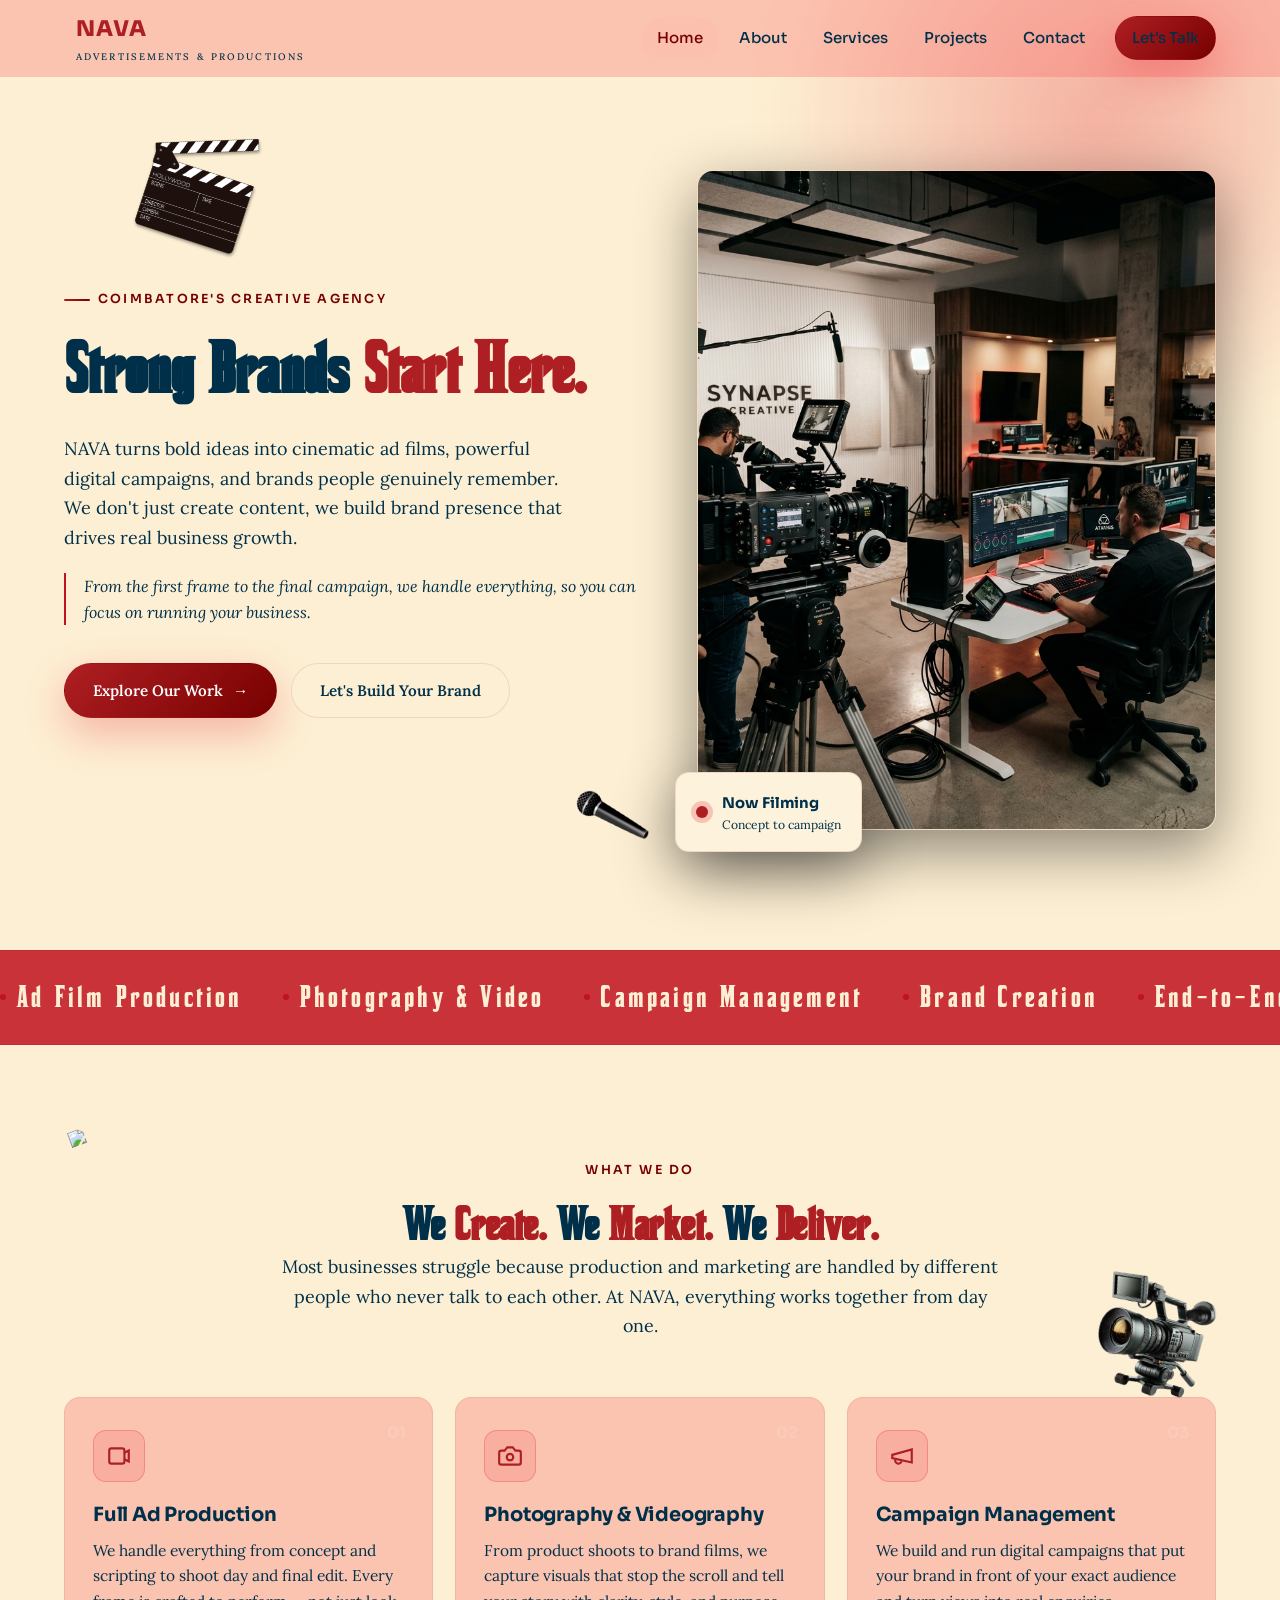
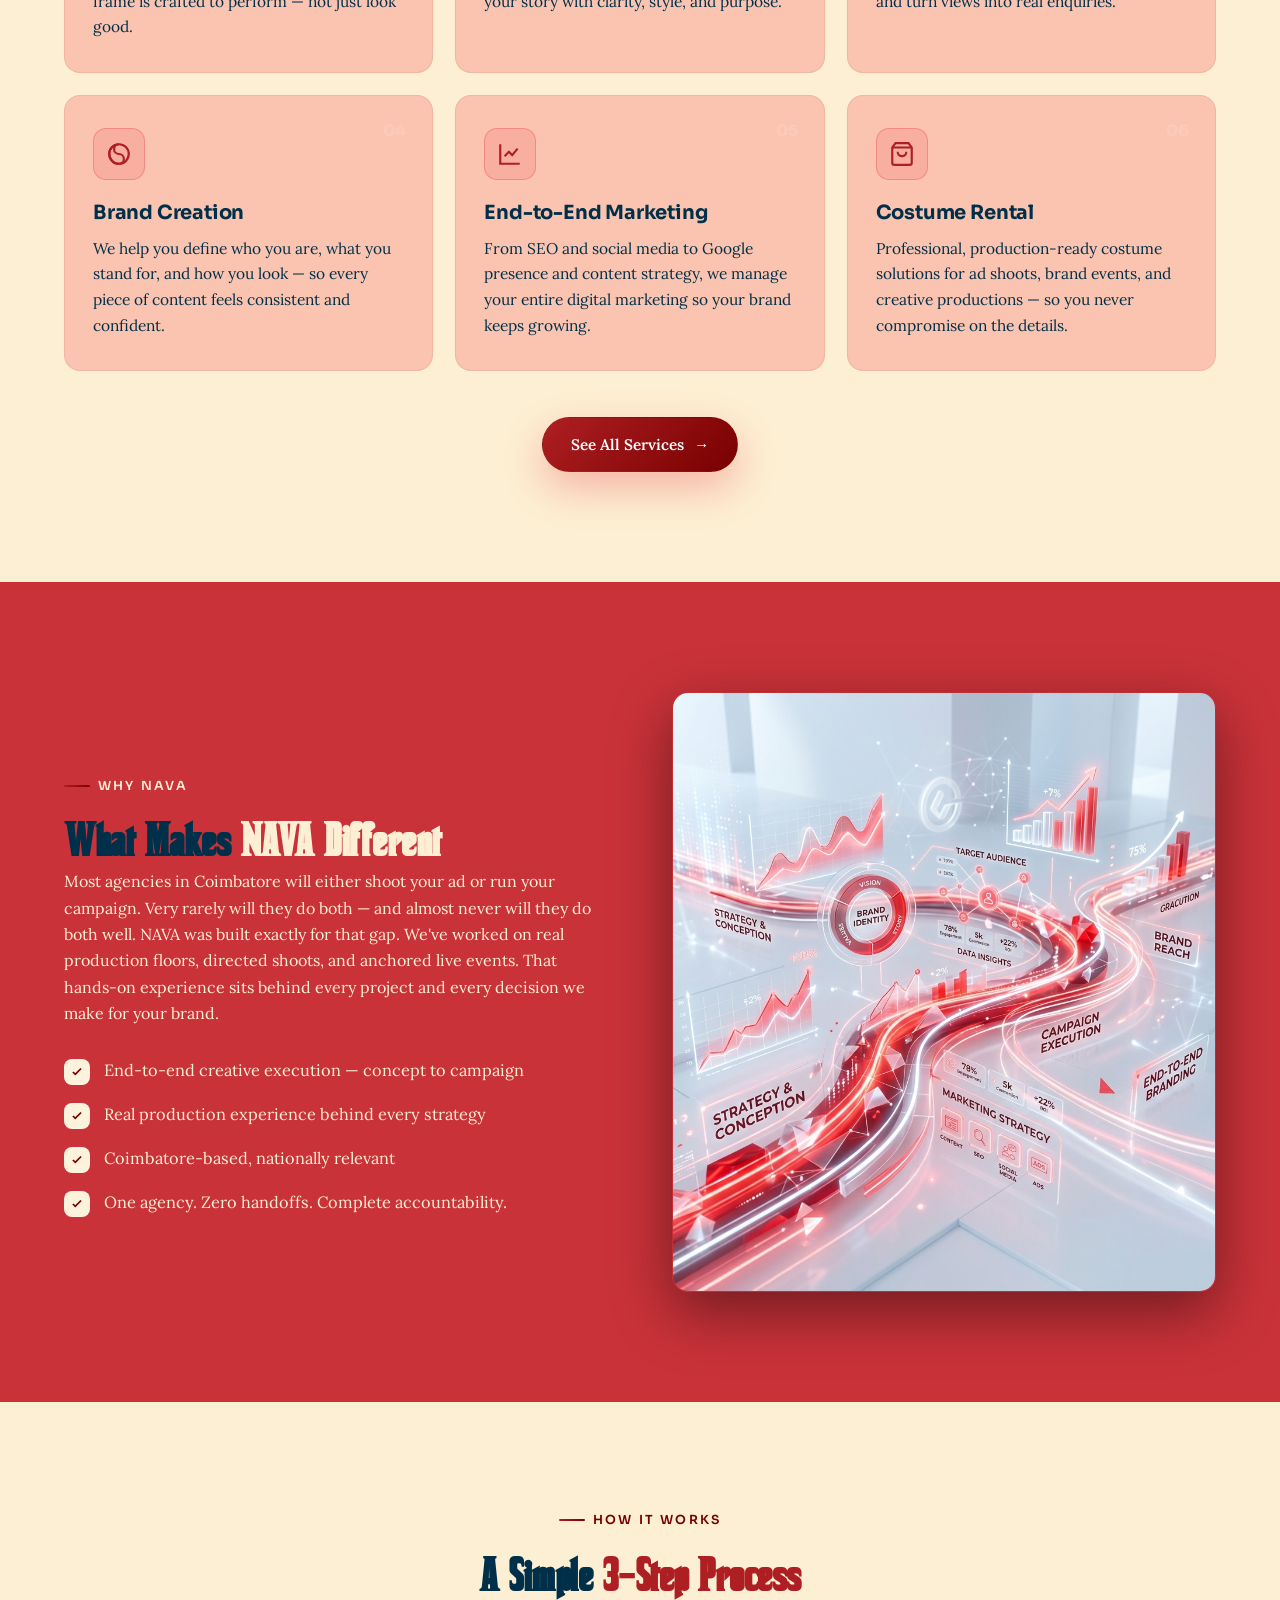
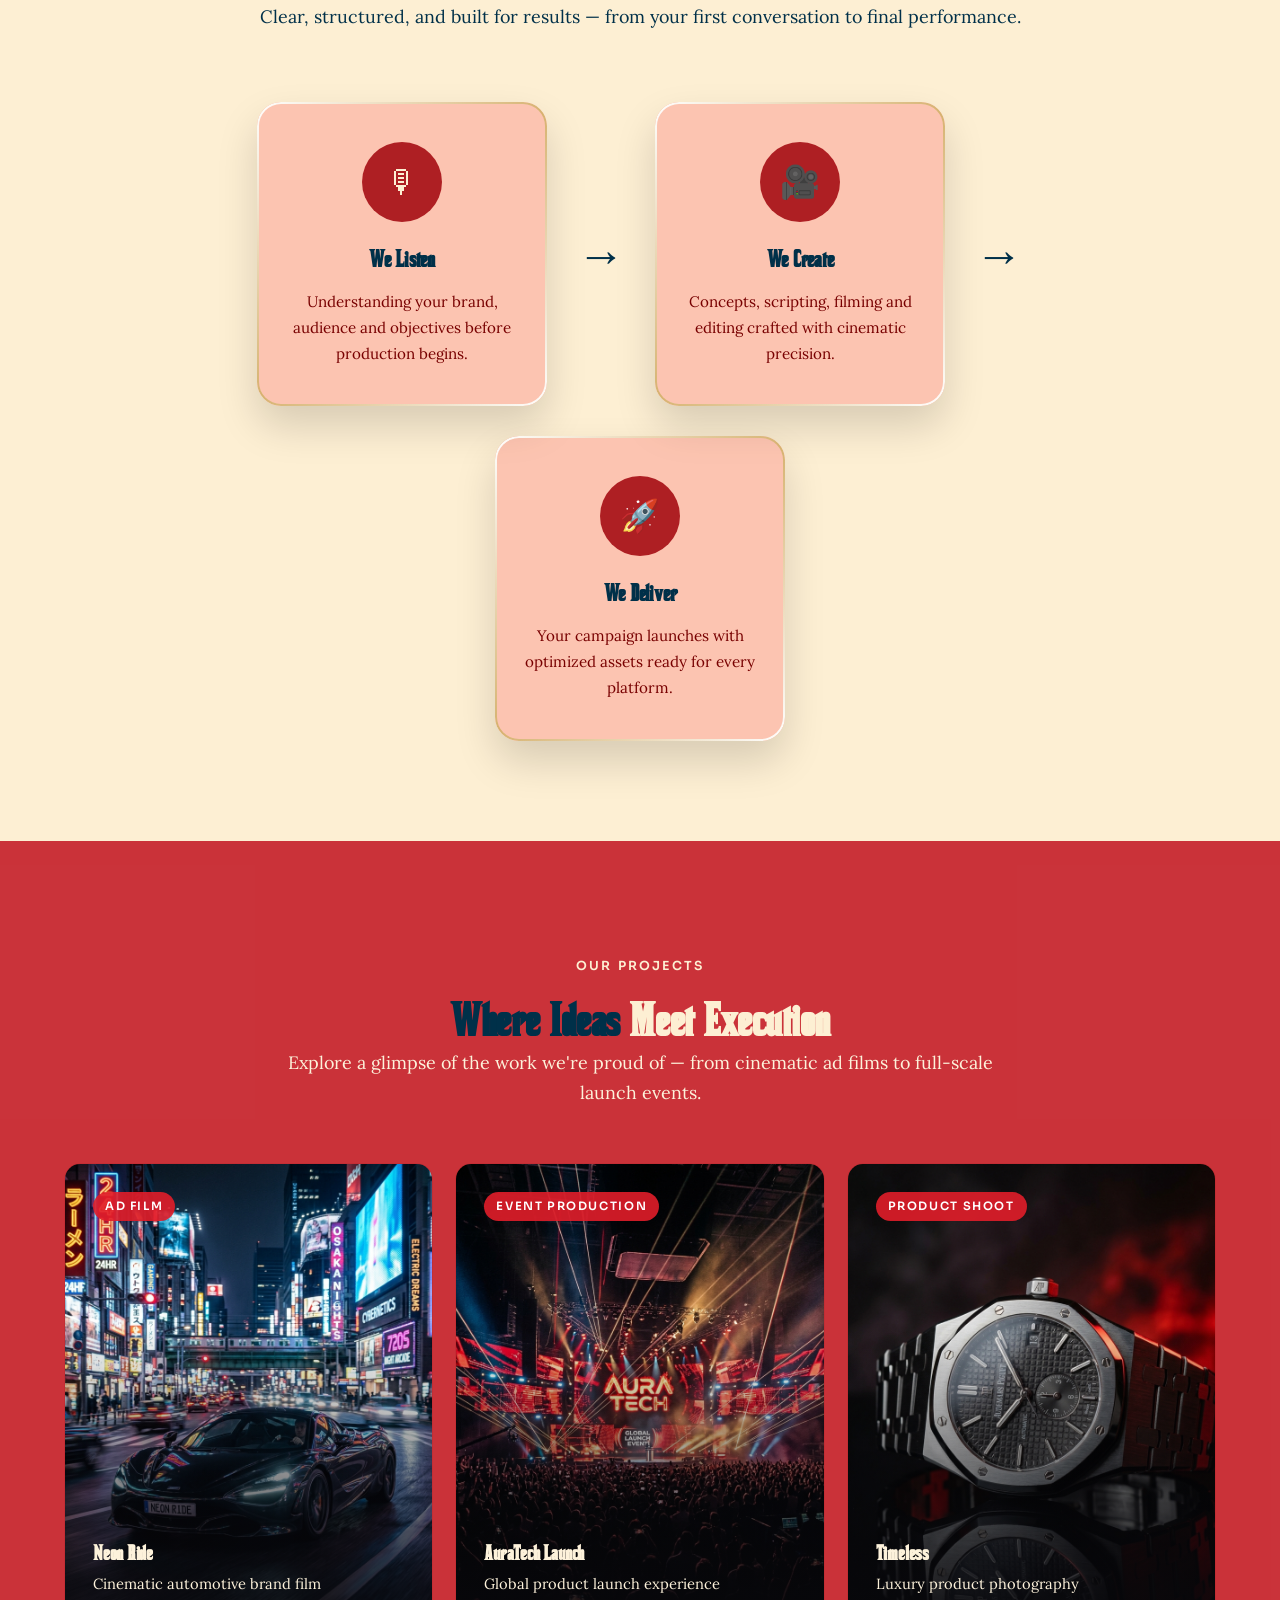
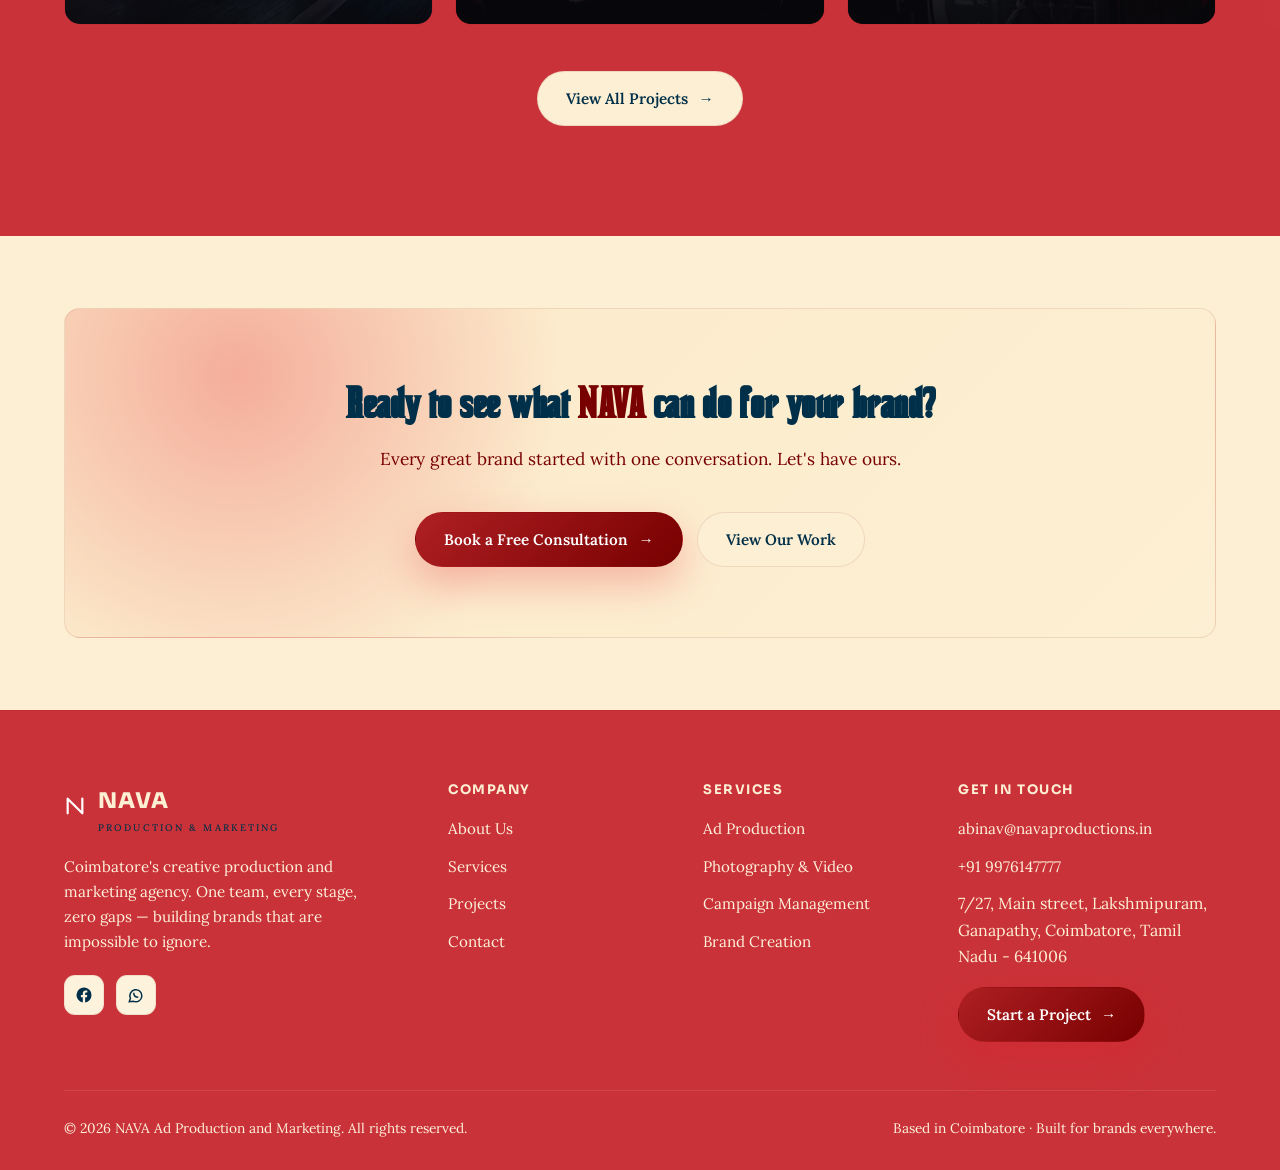
==== index.html @ 62286786 "Updated website" ====
<!DOCTYPE html>
<html lang="en">

<head>
  <meta charset="UTF-8" />
  <meta name="viewport" content="width=device-width, initial-scale=1.0" />
  <title>NAVA | Ad Film Production & Digital Marketing Agency in Coimbatore</title>
  <meta name="description"
    content="NAVA is Coimbatore's creative ad production and digital marketing agency. Cinematic ad films, photography, brand creation, and performance campaigns — all under one roof. Let's build your brand." />
  <meta name="keywords"
    content="ad film production Coimbatore, digital marketing agency Coimbatore, video production, brand creation, photography videography, campaign management, NAVA" />
  <meta name="author" content="NAVA Ad Production and Marketing" />
  <meta name="robots" content="index, follow" />
  <link rel="canonical" href="https://www.navaproduction.in/" />

  <!-- Open Graph -->
  <meta property="og:type" content="website" />
  <meta property="og:site_name" content="NAVA Ad Production & Marketing" />
  <meta property="og:title" content="NAVA | Ad Film Production & Digital Marketing Agency in Coimbatore" />
  <meta property="og:description"
    content="We turn bold ideas into cinematic ad films, powerful digital campaigns, and brands people genuinely remember." />
  <meta property="og:image" content="https://www.navaproduction.in/assets/hero.png" />
  <meta property="og:url" content="https://www.navaproduction.in/" />
  <meta name="twitter:card" content="summary_large_image" />
  <meta name="twitter:title" content="NAVA | Creative Ad Production & Marketing, Coimbatore" />
  <meta name="twitter:description"
    content="One agency. Zero handoffs. Cinematic ad films and performance-driven campaigns." />
  <meta name="twitter:image" content="https://www.navaproduction.in/assets/hero.png" />

  <meta name="theme-color" content="#0a0a0e" />
  <link rel="icon"
    href="data:image/svg+xml,%3Csvg xmlns='http://www.w3.org/2000/svg' viewBox='0 0 32 32'%3E%3Crect width='32' height='32' rx='8' fill='%23e11d2a'/%3E%3Ctext x='16' y='23' font-family='Arial' font-size='18' font-weight='bold' fill='white' text-anchor='middle'%3EN%3C/text%3E%3C/svg%3E" />

  <link rel="preconnect" href="https://fonts.googleapis.com" />
  <link rel="preconnect" href="https://fonts.gstatic.com" crossorigin />
  <link
    href="https://fonts.googleapis.com/css2?family=Inter:wght@400;500;600&family=Sora:wght@500;600;700;800&family=Lora:wght@500;600;700;800&display=swap"
    rel="stylesheet" />
  <link rel="stylesheet" href="css/style.css" />
  <link rel="stylesheet" href="css/background-icons.css" />

  <!-- Structured data: LocalBusiness -->
  <script type="application/ld+json">
  {
    "@context": "https://schema.org",
    "@type": "ProfessionalService",
    "name": "NAVA Ad Production and Marketing",
    "image": "https://www.navaproduction.in/assets/hero.png",
    "description": "Creative ad film production and digital marketing agency based in Coimbatore, Tamil Nadu.",
    "url": "https://www.navaproduction.in/",
    "telephone": "+91-9976147777",
    "priceRange": "$$",
    "address": {
      "@type": "PostalAddress",
      "streetAddress": "Ganapathy", "addressLocality": "Coimbatore",
      "addressRegion": "Tamil Nadu",
      "addressCountry": "IN"
    },
    "areaServed": ["Coimbatore", "Tamil Nadu", "India"],
    "founder": { "@type": "Person", "name": "Abinav Chandrasekar" },
    "sameAs": []
  }
  </script>
</head>

<body>

  <!-- <div class="cursor"></div> -->

  <!-- ===== NAV ===== -->
  <header class="nav" id="nav">
    <div class="container nav__inner">
      <a href="index.html" class="brand" aria-label="NAVA home">
        <span class="brand__mark" aria-hidden="true">
          <!-- <svg viewBox="0 0 24 24" fill="none">
            <path d="M4 20V4l16 16V4" stroke="#fff" stroke-width="2.4" stroke-linecap="round" stroke-linejoin="round" />
          </svg> -->
        </span>
        <span style="color: #AE1F23">NAVA<small>Advertisements &amp; Productions</small></span>
      </a>
      <nav class="nav__links" aria-label="Primary">
        <a href="index.html" class="active">Home</a>
        <a href="about.html">About</a>
        <a href="services.html">Services</a>
        <a href="projects.html">Projects</a>
        <a href="contact.html">Contact</a>
        <a href="contact.html" class="btn btn--primary nav__cta">Let's Talk</a>
      </nav>
      <button class="nav__toggle" aria-label="Toggle menu"><span></span><span></span><span></span></button>
    </div>
  </header>






  <main>
    <!-- ===== HERO ===== -->
    <section class="hero">

      <div class="floating-elements">
        <img src="assets/mic.png" class="floating-item mic">
        <img src="assets/storyboard.png" class="floating-item storyboard">
      </div>

      <div class="hero__glow" aria-hidden="true"></div>
      <div class="container hero__grid">
        <div class="hero__copy">
          <span class="eyebrow reveal">Coimbatore's Creative Agency</span>
          <h1 class="display reveal d1">Strong Brands <span>Start Here.</span></h1>
          <p class="lead reveal d2">NAVA turns bold ideas into cinematic ad films, powerful digital campaigns, and
            brands people genuinely remember. We don't just create content, we build brand presence that drives real
            business growth.</p>
          <p class="hero__support reveal d3">From the first frame to the final campaign, we handle everything, so you
            can focus on running your business.</p>
          <div class="hero__cta reveal d4">
            <a href="projects.html" class="btn btn--primary">Explore Our Work <span class="arrow">→</span></a>
            <a href="contact.html" class="btn btn--ghost">Let's Build Your Brand</a>
          </div>
          <!-- <div class="hero__stats reveal d5">
            <div class="stat"><strong><span data-count="6">6</span></strong><span>Core Services</span></div>
            <div class="stat"><strong><span data-count="1">1</span></strong><span>Team, Every Stage</span></div>
            <div class="stat"><strong><span data-count="0" data-suffix="">0</span></strong><span>Handoffs, Ever</span>
            </div>
          </div> -->
        </div>
        <div class="hero__media reveal d2">
          <img src="assets/hero.png" alt="NAVA production crew filming on a cinematic studio set in Coimbatore"
            loading="eager" width="600" height="660" />
          <div class="hero__badge">
            <span class="dot" aria-hidden="true"></span>
            <span><b>Now Filming</b><small>Concept to campaign</small></span>
          </div>
        </div>
      </div>
    </section>

    <!-- ===== TRUST BAR ===== -->
    <!-- <div class="trust">
      <div class="container trust__row">
        <span>Ad Film Production</span>
        <span>Photography &amp; Video</span>
        <span>Campaign Management</span>
        <span>Brand Creation</span>
        <span>End-to-End Marketing</span>
        <span>Costume Rental</span>
      </div>
    </div> -->
    <section class="trust">
      <div class="trust-slider">
        <div class="trust-track">
          <!-- First Set -->
          <span>Ad Film Production</span>
          <span>Photography &amp; Video</span>
          <span>Campaign Management</span>
          <span>Brand Creation</span>
          <span>End-to-End Marketing</span>
          <span>Costume Rental</span>

          <!-- Duplicate Set -->
          <span>Ad Film Production</span>
          <span>Photography &amp; Video</span>
          <span>Campaign Management</span>
          <span>Brand Creation</span>
          <span>End-to-End Marketing</span>
          <span>Costume Rental</span>
        </div>
      </div>
    </section>

    <!-- ===== SERVICES OVERVIEW ===== -->
    <section class="section" id="services">

      <div class="floating-elements">
        <img src="assets/camera.png" class="floating-item camera">
        <img src="assets/reel.png" class="floating-item reel">
      </div>

      <div class="container">
        <div class="section-head center reveal">
          <span class="eyebrow">What We Do</span>
          <h2 class="title">We <span style="color: #AE1F23"> Create.</span> We<span style="color: #AE1F23">
              Market.</span> We<span style="color: #AE1F23"> Deliver.</span></h2>
          <p class="lead">Most businesses struggle because production and marketing are handled by different people who
            never talk to each other. At NAVA, everything works together from day one.</p>
        </div>

        <div class="cards">
          <article class="card reveal">
            <span class="card__num">01</span>
            <div class="card__icon"><svg viewBox="0 0 24 24" fill="none" stroke="currentColor" stroke-width="2">
                <rect x="3" y="5" width="14" height="14" rx="2" />
                <path d="m17 9 4-2v10l-4-2" />
              </svg></div>
            <h3>Full Ad Production</h3>
            <p>We handle everything from concept and scripting to shoot day and final edit. Every frame is crafted to
              perform — not just look good.</p>
          </article>
          <article class="card reveal d1">
            <span class="card__num">02</span>
            <div class="card__icon"><svg viewBox="0 0 24 24" fill="none" stroke="currentColor" stroke-width="2">
                <path d="M14.5 4h-5L7 7H4a2 2 0 0 0-2 2v9a2 2 0 0 0 2 2h16a2 2 0 0 0 2-2V9a2 2 0 0 0-2-2h-3l-2.5-3Z" />
                <circle cx="12" cy="13" r="3" />
              </svg></div>
            <h3>Photography &amp; Videography</h3>
            <p>From product shoots to brand films, we capture visuals that stop the scroll and tell your story with
              clarity, style, and purpose.</p>
          </article>
          <article class="card reveal d2">
            <span class="card__num">03</span>
            <div class="card__icon"><svg viewBox="0 0 24 24" fill="none" stroke="currentColor" stroke-width="2">
                <path d="M3 11l18-5v12L3 14v-3Z" />
                <path d="M11.6 16.8a3 3 0 1 1-5.8-1.6" />
              </svg></div>
            <h3>Campaign Management</h3>
            <p>We build and run digital campaigns that put your brand in front of your exact audience and turn views
              into real enquiries.</p>
          </article>
          <article class="card reveal">
            <span class="card__num">04</span>
            <div class="card__icon"><svg viewBox="0 0 24 24" fill="none" stroke="currentColor" stroke-width="2">
                <circle cx="12" cy="12" r="9" />
                <path d="M12 3a9 9 0 0 0 0 18 4.5 4.5 0 0 0 0-9 4.5 4.5 0 0 1 0-9Z" />
              </svg></div>
            <h3>Brand Creation</h3>
            <p>We help you define who you are, what you stand for, and how you look — so every piece of content feels
              consistent and confident.</p>
          </article>
          <article class="card reveal d1">
            <span class="card__num">05</span>
            <div class="card__icon"><svg viewBox="0 0 24 24" fill="none" stroke="currentColor" stroke-width="2">
                <path d="M3 3v18h18" />
                <path d="m7 14 4-4 3 3 5-6" />
              </svg></div>
            <h3>End-to-End Marketing</h3>
            <p>From SEO and social media to Google presence and content strategy, we manage your entire digital
              marketing so your brand keeps growing.</p>
          </article>
          <article class="card reveal d2">
            <span class="card__num">06</span>
            <div class="card__icon"><svg viewBox="0 0 24 24" fill="none" stroke="currentColor" stroke-width="2">
                <path d="M6 2 3 6v14a2 2 0 0 0 2 2h14a2 2 0 0 0 2-2V6l-3-4Z" />
                <path d="M3 6h18M16 10a4 4 0 0 1-8 0" />
              </svg></div>
            <h3>Costume Rental</h3>
            <p>Professional, production-ready costume solutions for ad shoots, brand events, and creative productions —
              so you never compromise on the details.</p>
          </article>
        </div>

        <div style="text-align:center; margin-top:46px;" class="reveal">
          <a href="services.html" class="btn btn--primary">See All Services <span class="arrow">→</span></a>
        </div>
      </div>
    </section>

    <!-- ===== WHY DIFFERENT ===== -->
    <section class="section section--alt">
      <div class="container split split--media-right">
        <div class="split__media reveal">
          <img src="assets/marketing.png"
            alt="NAVA end-to-end marketing strategy visualised — from brand identity to campaign execution"
            loading="lazy" width="600" height="600" />
        </div>
        <div class="split__copy reveal d1">
          <span class="eyebrow" style="color: #FDEFD3">Why NAVA</span>
          <h2 class="title-2"><span style="color: #003049">What Makes</span> NAVA Different</h2>
          <p class="muted">Most agencies in Coimbatore will either shoot your ad or run your campaign. Very rarely will
            they do both — and almost never will they do both well. NAVA was built exactly for that gap. We've worked on
            real production floors, directed shoots, and anchored live events. That hands-on experience sits behind
            every project and every decision we make for your brand.</p>
          <ul class="feature-list">
            <li><span class="tick"><svg viewBox="0 0 24 24" fill="none" stroke="currentColor" stroke-width="3">
                  <path d="M5 12l4 4L19 6" />
                </svg></span> End-to-end creative execution — concept to campaign</li>
            <li><span class="tick"><svg viewBox="0 0 24 24" fill="none" stroke="currentColor" stroke-width="3">
                  <path d="M5 12l4 4L19 6" />
                </svg></span> Real production experience behind every strategy</li>
            <li><span class="tick"><svg viewBox="0 0 24 24" fill="none" stroke="currentColor" stroke-width="3">
                  <path d="M5 12l4 4L19 6" />
                </svg></span> Coimbatore-based, nationally relevant</li>
            <li><span class="tick"><svg viewBox="0 0 24 24" fill="none" stroke="currentColor" stroke-width="3">
                  <path d="M5 12l4 4L19 6" />
                </svg></span> One agency. Zero handoffs. Complete accountability.</li>
          </ul>
        </div>
      </div>
    </section>

    <!-- ===== PROCESS ===== -->
    <!-- <section class="section">
      <div class="container">
        <div class="section-head center reveal">
          <span class="eyebrow">How It Works</span>
          <h2 class="title">A Simple 3-Step Process</h2>
          <p class="lead">Clear, structured, and built for results — from your first conversation to final performance.</p>
        </div>
        <div class="steps">
          <article class="step reveal">
            <span class="step__no">01</span>
            <h3>We Listen</h3>
            <p>Every project begins with your story. We understand your brand, your audience, and your goals before a single frame is planned.</p>
          </article>
          <article class="step reveal d1">
            <span class="step__no">02</span>
            <h3>We Create</h3>
            <p>Our team produces cinematic content and builds a campaign strategy crafted specifically for your brand and market.</p>
          </article>
          <article class="step reveal d2">
            <span class="step__no">03</span>
            <h3>We Deliver</h3>
            <p>From production to publishing to performance — we execute every detail and report what matters.</p>
          </article>
        </div>
      </div>
    </section> -->



    <section class="process">
      <div class="heading">
        <span class="eyebrow">How It Works</span>
        <h2 class="title">A Simple <span style="color: #AE1F23">3-Step Process</span></h2>
        <p class="lead">Clear, structured, and built for results — from your first conversation to final performance.
        </p>
      </div>

      <div class="timeline">

        <div class="step">
          <div class="icon">🎙</div>
          <h3>We Listen</h3>
          <p>Understanding your brand, audience and objectives before production begins.</p>
        </div>

        <div class="arrow">→</div>

        <div class="step">
          <div class="icon">🎥</div>
          <h3>We Create</h3>
          <p>Concepts, scripting, filming and editing crafted with cinematic precision.</p>
        </div>

        <div class="arrow">→</div>

        <div class="step">
          <div class="icon">🚀</div>
          <h3>We Deliver</h3>
          <p>Your campaign launches with optimized assets ready for every platform.</p>
        </div>

      </div>
    </section>

    <!-- ===== PROJECTS PREVIEW ===== -->
    <section class="section section--alt">
      <div class="container">
        <div class="section-head center reveal">
          <span class="eyebrow" style="color: #FDEFD3">Our Projects</span>
          <h2 class="title-2"><span style="color: #003049">Where Ideas</span> Meet Execution</h2>
          <p class="lead-2">Explore a glimpse of the work we're proud of — from cinematic ad films to full-scale launch
            events.</p>
        </div>
        <div class="projects-grid">
          <a href="projects.html" class="project reveal">
            <img src="assets/project_ad.png" alt="Neon Ride cinematic automotive ad film by NAVA" loading="lazy" />
            <div class="project__overlay">
              <span class="project__tag">Ad Film</span>
              <h3>Neon Ride</h3>
              <p>Cinematic automotive brand film</p>
            </div>
          </a>
          <a href="projects.html" class="project reveal d1">
            <img src="assets/project_event.png" alt="AuraTech global product launch event production by NAVA"
              loading="lazy" />
            <div class="project__overlay">
              <span class="project__tag">Event Production</span>
              <h3>AuraTech Launch</h3>
              <p>Global product launch experience</p>
            </div>
          </a>
          <a href="projects.html" class="project reveal d2">
            <img src="assets/project_product.png" alt="Luxury watch product photography shoot by NAVA" loading="lazy" />
            <div class="project__overlay">
              <span class="project__tag">Product Shoot</span>
              <h3>Timeless</h3>
              <p>Luxury product photography</p>
            </div>
          </a>
        </div>
        <div style="text-align:center; margin-top:46px;" class="reveal">
          <a href="projects.html" class="btn btn--ghost">View All Projects <span class="arrow">→</span></a>
        </div>
      </div>
    </section>

    <!-- ===== CTA ===== -->
    <section class="section--tight">
      <div class="container">
        <div class="cta-band reveal">
          <h2><span style="color: #003049">Ready to see what </span>NAVA <span style="color: #003049">can do for your
              brand?</span></h2>
          <p>Every great brand started with one conversation. Let's have ours.</p>
          <div class="hero__cta">
            <a href="contact.html" class="btn btn--primary">Book a Free Consultation <span class="arrow">→</span></a>
            <a href="projects.html" class="btn btn--ghost">View Our Work</a>
          </div>
        </div>
      </div>
    </section>
  </main>

  <!-- ===== FOOTER ===== -->
  <footer class="footer">
    <div class="container">
      <div class="footer__grid">
        <div class="footer__brand">
          <a href="index.html" class="brand">
            <span class="brand__mark" aria-hidden="true"><svg viewBox="0 0 24 24" fill="none">
                <path d="M4 20V4l16 16V4" stroke="#fff" stroke-width="2.4" stroke-linecap="round"
                  stroke-linejoin="round" />
              </svg></span>
            <span>NAVA<small>Production &amp; Marketing</small></span>
          </a>
          <p>Coimbatore's creative production and marketing agency. One team, every stage, zero gaps — building brands
            that are impossible to ignore.</p>
          <div class="footer__social">
            <a href="https://www.facebook.com/people/NAVA-ads-marketing/61586661182418/" target="_blank" rel="noopener"
              aria-label="NAVA on Facebook"><svg viewBox="0 0 24 24" fill="currentColor">
                <path
                  d="M22 12a10 10 0 1 0-11.6 9.9v-7H7.9V12h2.5V9.8c0-2.5 1.5-3.9 3.8-3.9 1.1 0 2.2.2 2.2.2v2.5h-1.3c-1.2 0-1.6.8-1.6 1.6V12h2.8l-.4 2.9h-2.4v7A10 10 0 0 0 22 12Z" />
              </svg></a>
            <a href="https://wa.me/919976147777" target="_blank" rel="noopener" aria-label="Chat on WhatsApp"><svg
                viewBox="0 0 24 24" fill="none" stroke="currentColor" stroke-width="2">
                <path d="M3 21l1.6-4.5A8 8 0 1 1 9 20.5L3 21Z" />
                <path d="M9 9c0 4 2 6 6 6" />
              </svg></a>
          </div>
        </div>
        <div>
          <h4>Company</h4>
          <ul>
            <li><a href="about.html">About Us</a></li>
            <li><a href="services.html">Services</a></li>
            <li><a href="projects.html">Projects</a></li>
            <li><a href="contact.html">Contact</a></li>
          </ul>
        </div>
        <div>
          <h4>Services</h4>
          <ul>
            <li><a href="services.html">Ad Production</a></li>
            <li><a href="services.html">Photography &amp; Video</a></li>
            <li><a href="services.html">Campaign Management</a></li>
            <li><a href="services.html">Brand Creation</a></li>
          </ul>
        </div>
        <div>
          <h4>Get in Touch</h4>
          <ul>
            <li><a href="mailto:abichanpal@gmail.com">abinav@navaproductions.in</a></li>
            <li><a href="tel:+919976147777">+91 9976147777</a></li>
            <li>7/27, Main street, Lakshmipuram, Ganapathy, Coimbatore, Tamil Nadu - 641006</li>
          </ul>
          <a href="contact.html" class="btn btn--primary" style="margin-top:18px;">Start a Project <span
              class="arrow">→</span></a>
        </div>
      </div>
      <div class="footer__bottom">
        <span>&copy; <span id="year">2026</span> NAVA Ad Production and Marketing. All rights reserved.</span>
        <span>Based in Coimbatore · Built for brands everywhere.</span>
      </div>
    </div>
  </footer>


  <script src="js/main.js"></script>
  <script src="js/glassmorphism.js"></script>
  <script src="js/background-icons.js"></script>
</body>

</html>
---- css/style.css ----
/* =====================================================
   NAVA — Ad Production & Marketing
   Global Stylesheet
   ===================================================== */

/* ---------- Reset & Base ---------- */
*,
*::before,
*::after { box-sizing: border-box; margin: 0; padding: 0; }

:root {
  /* Colour system */
  /* --bg:          #0a0a0e;
  --bg-2:        #0f0f15;
  --surface:     #15151f;
  --surface-2:   #1c1c28;
  --border:      rgba(255, 255, 255, 0.08);
  --border-2:    rgba(255, 255, 255, 0.14); */

  --bg:          #FDEFD3;
  --bg-2:        rgba(193, 18, 31, 0.85);
  --surface:     #fdf2db;
  --surface-2:   #fdf2db;
  --border:      rgba(120, 0, 0, 0.08);
  --border-2:    rgba(120, 0, 0, 0.1);

  --red:         #C1121F;
  --red-bright:  #AE1F23;
  --red-deep:    #780000;
  --red-grad:    linear-gradient(135deg, #AE1F23 0%, #780000 100%);

  --text:        #003049;
  --muted:       #003049;
  --muted-2:     #FDEFD3;

  /* Type */
  --font-display: "Sora", "Segoe UI", sans-serif;
  --font-body:    "Lora", "Segoe UI", sans-serif;

  /* Layout */
  --maxw: 1200px;
  --radius: 16px;
  --radius-sm: 10px;
  --shadow: 0 20px 60px rgba(0, 0, 0, 0.45);
  --shadow-red: 0 16px 40px rgba(225, 29, 42, 0.28);

  --ease: cubic-bezier(0.22, 1, 0.36, 1);
}

.cursor{
    position:fixed;
    width:18px;
    height:18px;
    border-radius:50%;
    pointer-events:none;
    z-index:999999;

    background:#fff;
    box-shadow:
        0 0 15px #f7a1a1,
        0 0 35px rgba(255,255,255,.8);

    transform:translate(-50%,-50%);
    transition:width .2s,height .2s,box-shadow .2s;
}

.cursor.hover{
    width:45px;
    height:45px;
    background:transparent;
    border:2px solid #fff;
    box-shadow:
        0 0 20px rgba(255,255,255,.8),
        0 0 50px rgba(255,255,255,.5);
}



html { scroll-behavior: smooth; -webkit-text-size-adjust: 100%; }

body {
  font-family: var(--font-body);
  background: var(--bg);
  color: var(--text);
  line-height: 1.65;
  font-size: 16px;
  -webkit-font-smoothing: antialiased;
  overflow-x: hidden;
}

img { max-width: 100%; display: block; }
a { color: inherit; text-decoration: none; }
ul { list-style: none; }

@font-face {
    font-family: "Corleone";
    src: url("/Corleone-Due-Regular.otf") format("opentype");
    font-size: larger;
}

h2{
  color: var(--red-deep);
  font-family: "Corleone", serif;
  font-weight: 700;
  line-height: 1.12;
  letter-spacing: -0.01em;
}
h1, h3, h4 {
  /* font-family: var(--font-display); */
  font-family: "Corleone", serif;
  font-weight: 700;
  line-height: 1.12;
  letter-spacing: -0.01em;
}

::selection { background: var(--red); color: #fff; }

/* ---------- Layout helpers ---------- */
.container {
  width: 100%;
  max-width: var(--maxw);
  margin-inline: auto;
  padding-inline: 24px;
}

.section-2 { padding: 110px 0; position: relative; background: var(--bg-2);}
.section-3 { padding: 110px 0; position: relative; background:
    radial-gradient(600px circle at 15% 20%, rgba(225,29,42,0.30), transparent 55%),
    linear-gradient(135deg, #fcebca, #FDEFD3);}

.section { padding: 110px 0; position: relative; }
.section--tight { padding: 72px 0; }
.section--alt { background: var(--bg-2); }

.eyebrow {
  display: inline-flex;
  align-items: center;
  gap: 8px;
  font-family: var(--font-display);
  font-size: 0.78rem;
  font-weight: 600;
  letter-spacing: 0.18em;
  text-transform: uppercase;
  color: var(--red-deep);
  margin-bottom: 18px;
}
.eyebrow::before {
  content: "";
  width: 26px; height: 2px;
  background: var(--red-grad);
  border-radius: 2px;
}



.section-head { max-width: 720px; margin-bottom: 56px; }
.section-head.center { margin-inline: auto; text-align: center; }
.section-head.center .eyebrow::before { display: none; }

h1.display {
  font-size: clamp(2.6rem, 6vw, 4.6rem);
  font-weight: 800;
}
h2.title {
  font-size: clamp(1.9rem, 4vw, 3rem);
  color: var(--muted);
}

h2.title-2 {
  font-size: clamp(1.9rem, 4vw, 3rem);
  color: #FDEFD3;
}

h3.subtitle { font-size: clamp(1.4rem, 2.6vw, 1.9rem); }

.lead { font-size: 1.12rem; color: var(--muted); }
.lead-2 { font-size: 1.12rem; color: var(--surface-2); }
.muted { color: var(--muted-2); }
.text-red { color: var(--red-bright); }

/* ---------- Buttons ---------- */
.btn {
  display: inline-flex;
  align-items: center;
  gap: 10px;
  font-family: var(--font-display);
  font-weight: 600;
  font-size: 0.95rem;
  padding: 14px 28px;
  border-radius: 999px;
  border: 1px solid transparent;
  cursor: pointer;
  transition: transform .3s var(--ease), box-shadow .3s var(--ease), background .3s, border-color .3s;
  white-space: nowrap;
}
.btn:active { transform: translateY(1px); }
.btn--primary {
  background: var(--red-grad);
  color: #fff;
  box-shadow: var(--shadow-red);
  font-family: var(--font-body);
}
.btn--primary:hover { transform: translateY(-3px); box-shadow: 0 22px 48px rgba(225,29,42,0.42); }
.btn--ghost {
  background: #FDEFD3;
  border-color: var(--border-2);
  color: var(--text);
  font-family: var(--font-body);
}
.btn--ghost:hover { background: rgba(250, 184, 184, 0.6); transform: translateY(-3px); }
.btn--light { background:#fff; color:#0a0a0e; }
.btn--light:hover { transform: translateY(-3px); box-shadow: 0 18px 40px rgba(255,255,255,0.18); }
.btn .arrow { transition: transform .3s var(--ease); }
.btn:hover .arrow { transform: translateX(4px); }

/* ---------- Navbar ---------- */
.nav {
  position: fixed;
  inset: 0 0 auto 0;
  z-index: 100;
  transition: background .35s, backdrop-filter .35s, border-color .35s, padding .35s;
  border-bottom: 1px solid transparent;
  background: rgba(247, 98, 98, 0.3);
}
.nav.scrolled {
  /* backgrounrgb(120, 0, 0)(253, 239, 211, 0.82); */
  background: rgba(247, 98, 98, 0.3);
  backdrop-filter: blur(18px) saturate(140%);
  border-bottom-color: var(--border);
}
.nav__inner {
  display: flex;
  align-items: center;
  justify-content: space-between;
  height: 76px;
}
.brand {
  display: inline-flex;
  align-items: center;
  gap: 12px;
  font-family: var(--font-display);
  font-weight: 800;
  font-size: 1.35rem;
  letter-spacing: 0.04em;
}
/* .brand__mark {
  width: 38px; height: 38px;
  display: grid; place-items: center;
  border-radius: 11px;
  background: var(--red-grad);
  box-shadow: var(--shadow-red);
} */
.brand__mark svg { width: 22px; height: 22px; }
.brand small {
  display: block;
  font-family: var(--font-body);
  font-weight: 500;
  font-size: 0.6rem;
  letter-spacing: 0.22em;
  color: var(--muted);
  text-transform: uppercase;
  margin-top: 2px;
}

.nav__links {
  display: flex;
  align-items: center;
  gap: 4px;
}
.nav__links a {
  font-family: var(--font-display);
  font-weight: 500;
  font-size: 0.94rem;
  color: var(--muted);
  padding: 9px 16px;
  border-radius: 999px;
  transition: color .25s, background .25s;
}
.nav__links a:hover { color: var(--text); }
.nav__links a.active { color: var(--red-deep); background: rgba(248, 153, 153, 0.1); }
.nav__cta { margin-left: 10px; }

.nav__toggle {
  display: none;
  flex-direction: column;
  gap: 5px;
  background: none; border: none; cursor: pointer; padding: 8px;
}
.nav__toggle span {
  width: 26px; height: 2px; background: var(--text); border-radius: 2px;
  transition: transform .3s var(--ease), opacity .3s;
}
.nav.open .nav__toggle span:nth-child(1) { transform: translateY(7px) rotate(45deg); }
.nav.open .nav__toggle span:nth-child(2) { opacity: 0; }
.nav.open .nav__toggle span:nth-child(3) { transform: translateY(-7px) rotate(-45deg); }

/* ---------- Hero ---------- */
.hero {
  position: relative;
  padding: 170px 0 120px;
  overflow: hidden;
}
.hero__glow {
  position: absolute;
  width: 760px; height: 760px;
  top: -260px; right: -200px;
  background: radial-gradient(circle, rgba(225,29,42,0.30), transparent 62%);
  filter: blur(20px);
  pointer-events: none;
  z-index: 0;
}
.hero__grid {
  position: relative;
  z-index: 1;
  display: grid;
  grid-template-columns: 1.05fr 0.95fr;
  gap: 60px;
  align-items: center;
}
.hero h1 { margin-bottom: 24px; }
.hero h1 span { color: var(--red-bright); }
.hero p.lead { max-width: 520px; }
.hero__support {
  margin-top: 20px;
  padding-left: 18px;
  border-left: 2px solid var(--red);
  color: var(--muted);
  font-size: 1rem;
  font-style: italic;
}
.hero__cta { display: flex; gap: 14px; flex-wrap: wrap; margin-top: 38px; }
.hero__stats {
  display: flex;
  gap: 38px;
  margin-top: 56px;
  flex-wrap: wrap;
}
.stat strong {
  display: block;
  font-family: var(--font-display);
  font-size: 2rem;
  font-weight: 800;
  background: var(--red-grad);
  -webkit-background-clip: text; background-clip: text;
  -webkit-text-fill-color: transparent;
}
.stat span { font-size: 0.86rem; color: var(--muted); }

.hero__media {
  position: relative;
}
.hero__media img {
  border-radius: var(--radius);
  border: 1px solid var(--border);
  box-shadow: var(--shadow);
  width: 100%;
  aspect-ratio: 4/4.4;
  object-fit: cover;
}
.hero__badge {
  position: absolute;
  bottom: -22px; left: -22px;
  background: var(--surface);
  border: 1px solid var(--border-2);
  border-radius: 14px;
  padding: 16px 20px;
  box-shadow: var(--shadow);
  display: flex; align-items: center; gap: 14px;
  backdrop-filter: blur(6px);
}
.hero__badge .dot {
  width: 12px; height: 12px; border-radius: 50%;
  background: var(--red-bright);
  box-shadow: 0 0 0 5px rgba(225,29,42,0.22);
  animation: pulse 2s infinite;
}
@keyframes pulse {
  0%,100% { box-shadow: 0 0 0 5px rgba(225,29,42,0.22); }
  50% { box-shadow: 0 0 0 10px rgba(225,29,42,0); }
}
.hero__badge b { font-family: var(--font-display); font-size: 0.92rem; }
.hero__badge small { display:block; color: var(--muted); font-size: 0.76rem; }

/* ---------- Marquee / trust bar ---------- */
/* .trust {
  border-top: 1px solid var(--border);
  border-bottom: 1px solid var(--border);
  background: var(--bg-2);
  padding: 26px 0;
}
.trust__row {
  display: flex; flex-wrap: wrap; gap: 18px 40px;
  align-items: center; justify-content: center;
  color: var(--muted-2);
  font-family: var(--font-display);
  font-weight: 600;
  letter-spacing: 0.04em;
  font-size: 0.95rem;
}
.trust__row span { display:inline-flex; align-items:center; gap:10px; }
.trust__row span::before { content:""; width:6px; height:6px; border-radius:50%; background: var(--red); } */

.trust {
  border-top: 1px solid var(--border);
  border-bottom: 1px solid var(--border);
  background: var(--bg-2);
  padding: 20px 0;
  overflow: hidden;
}

.trust-slider {
  overflow: hidden;
  white-space: nowrap;
}

.trust-track {
  display: inline-flex;
  align-items: center;
  gap: 40px;
  width: max-content;
  animation: scroll 25s linear infinite;
}

.trust-track span {
  display: inline-flex;
  align-items: center;
  gap: 10px;
  color: var(--muted-2);
  font-family: "Corleone", serif;
  font-weight: 500;
  letter-spacing: 0.1em;
  font-size: 2rem;
  white-space: nowrap;
}

.trust-track span::before {
  content: "";
  width: 6px;
  height: 6px;
  border-radius: 50%;
  background: var(--red);
}

.trust-track:hover {
  animation-play-state: paused;
}

@keyframes scroll {
  from {
    transform: translateX(0);
  }
  to {
    transform: translateX(-50%);
  }
}


/* ---------- Service cards ---------- */
.cards {
  display: grid;
  grid-template-columns: repeat(3, 1fr);
  gap: 22px;
}
.card {
  position: relative;
  background: rgba(247, 98, 98, 0.3);
  border: 1px solid var(--border);
  border-radius: var(--radius);
  padding: 32px 28px;
  overflow: hidden;
  transition: transform .4s var(--ease), border-color .4s, background .4s;
}
.card::after {
  content:"";
  position:absolute; inset:0;
  background: radial-gradient(420px circle at var(--mx,50%) var(--my,0%), rgba(225,29,42,0.12), transparent 60%);
  opacity:0; transition: opacity .4s;
  pointer-events:none;
}
.card:hover { transform: translateY(-6px); border-color: var(--border-2); background: var(--surface); }
.card:hover::after { opacity: 1; }
.card__icon {
  width: 52px; height: 52px;
  display: grid; place-items: center;
  border-radius: 13px;
  background: rgba(225,29,42,0.12);
  border: 1px solid rgba(225,29,42,0.25);
  margin-bottom: 22px;
  color: var(--red-bright);
}
.card__icon svg { width: 26px; height: 26px; }
.card h3 { font-size: 1.22rem; margin-bottom: 12px; font-family: var(--font-display); }
.card p { color: var(--muted); font-size: 0.97rem; }
.card__num {
  position: absolute;
  top: 22px; right: 26px;
  font-family: var(--font-display);
  font-weight: 800;
  font-size: 1rem;
  color: rgba(255,255,255,0.10);
}


.card{
    transform-style:preserve-3d;
    transition:transform .15s;
}

/* ---------- Why different / feature list ---------- */
.split {
  display: grid;
  grid-template-columns: 1fr 1fr;
  gap: 64px;
  align-items: center;
}
.split--media-right .split__media { order: 2; }
.split__media img {
  border-radius: var(--radius);
  border: 1px solid var(--border);
  box-shadow: var(--shadow);
  width: 100%;
  object-fit: cover;
}

.feature-list { margin-top: 30px; display: grid; gap: 16px; }
.feature-list li {
  display: flex; gap: 14px; align-items: flex-start;
  font-size: 1.02rem;
  color: #FDEFD3;
}
.feature-list li .tick {
  flex: none;
  width: 26px; height: 26px;
  border-radius: 8px;
  background: var(--surface-2);
  display: grid; place-items: center;
  margin-top: 2px;
}
.feature-list li .tick svg { width: 14px; height: 14px; color:#780000; }

.feature-list li .tick-2 {
  flex: none;
  width: 26px; height: 26px;
  border-radius: 8px;
  background: var(--red-deep);
  display: grid; place-items: center;
  margin-top: 2px;
}
.feature-list li .tick-2 svg { width: 14px; height: 14px; color:#FDEFD3; }

.about-what-we-bring li{
  color: #003049;
}

/* ---------- Process steps ---------- */
/* .steps {
  display: grid;
  grid-template-columns: repeat(3, 1fr);
  gap: 24px;
  counter-reset: step;
}
.step {
  background: var(--surface);
  border: 1px solid var(--border);
  border-radius: var(--radius);
  padding: 38px 30px;
  position: relative;
  transition: transform .4s var(--ease), border-color .4s;
}
.step:hover { transform: translateY(-6px); border-color: rgba(225,29,42,0.4); }
.step__no {
  font-family: var(--font-display);
  font-weight: 800;
  font-size: 3.4rem;
  line-height: 1;
  background: var(--red-grad);
  -webkit-background-clip: text; background-clip: text;
  -webkit-text-fill-color: transparent;
  margin-bottom: 18px;
  display: block;
}
.step h3 { font-size: 1.3rem; margin-bottom: 10px; }
.step p { color: var(--muted); } */


.process{
    padding:100px 8%;
}


.process .heading{
    text-align:center;
    color:#FDEFD3;
    margin-bottom:70px;
}

.process .timeline{
    display:flex;
    justify-content:center;
    align-items:center;
    gap:30px;
    flex-wrap:wrap;
}

.process .step{
    width:290px;
    padding:40px 30px;
    background: rgba(247, 98, 98, 0.3);
    color:#780000;
    border-radius:24px;
    text-align:center;
    position:relative;
    transition:.4s;
    cursor:pointer;
    box-shadow:0 20px 40px rgba(0,0,0,.15);
}

.process .step::before{
    content:"";
    position:absolute;
    inset:0;
    border-radius:24px;
    padding:2px;
    background:linear-gradient(135deg,#fff,#d6b26f,#fff);
    -webkit-mask:
        linear-gradient(#000 0 0) content-box,
        linear-gradient(#000 0 0);
    -webkit-mask-composite:xor;
            mask-composite:exclude;
}

.process .step:hover{
    transform:translateY(-15px) rotate(-2deg);
    box-shadow:0 35px 60px rgba(0,0,0,.25);
    background: #FDEFD3;
}

.process .icon{
    width:80px;
    height:80px;
    margin:auto;
    border-radius:50%;
    background: #AE1F23;
    color:#FDEFD3;
    display:flex;
    align-items:center;
    justify-content:center;
    font-size:2rem;
    margin-bottom:25px;
}

.process .step h3{
    margin-bottom:15px;
    font-size:1.5rem;
    color: #003049;
}

.process .step p{
    line-height:1.7;
    font-size:.95rem;
}

.process .arrow{
    font-size:3rem;
    color: #003049;
    animation:move 1.6s infinite;
}

@keyframes move{
    0%,100%{
        transform:translateX(0);
        opacity:.5;
    }
    50%{
        transform:translateX(10px);
        opacity:1;
    }
}

@media(max-width:900px){

.process .timeline{
    flex-direction:column;
}

.process .arrow{
    transform:rotate(90deg);
}
}


/* ---------- Projects ---------- */
.projects-grid {
  display: grid;
  grid-template-columns: repeat(3, 1fr);
  gap: 22px;
}
.project {
  position: relative;
  border-radius: var(--radius);
  overflow: hidden;
  border: 1px solid var(--border);
  aspect-ratio: 4/5;
  display: block;
}
.project img {
  width: 100%; height: 100%; object-fit: cover;
  transition: transform .6s var(--ease);
}
.project:hover img { transform: scale(1.07); }
.project__overlay {
  position: absolute; inset: 0;
  background: linear-gradient(180deg, transparent 35%, rgba(8,8,12,0.92) 100%);
  display: flex; flex-direction: column; justify-content: flex-end;
  padding: 28px;
  transition: background .4s;
}
.project__tag {
  align-self: flex-start;
  font-family: var(--font-display);
  font-size: 0.72rem; font-weight: 600;
  letter-spacing: 0.14em; text-transform: uppercase;
  color: #fff;
  background: rgba(225,29,42,0.9);
  padding: 5px 12px; border-radius: 999px;
  margin-bottom: auto;
}
.project__overlay h3 { font-size: 1.35rem; margin-bottom: 6px; color: var(--surface-2); }
.project__overlay p { color: var(--surface-2); font-size: 0.92rem; }

/* ---------- About founder ---------- */
.founder {
  display: grid;
  grid-template-columns: 0.85fr 1.15fr;
  gap: 56px;
  align-items: center;
}
.founder__card {
  background: var(--surface);
  border: 1px solid var(--border);
  border-radius: var(--radius);
  padding: 40px 34px;
  box-shadow: var(--shadow);
}
.founder__avatar {
  width: 88px; height: 88px;
  border-radius: 50%;
  background: var(--red-grad);
  display: grid; place-items: center;
  font-family: var(--font-display);
  font-weight: 800; font-size: 2rem; color: #fff;
  margin-bottom: 22px;
  box-shadow: var(--shadow-red);
}
.founder__card h3 { font-size: 1.5rem; }
.founder__card .role { color: var(--red-bright); font-weight: 600; font-size: 0.92rem; margin-top: 4px; }
.founder__card ul { margin-top: 22px; display: grid; gap: 12px; }
.founder__card ul li { display:flex; gap:10px; color: var(--muted); font-size: 0.94rem; }
.founder__card ul li::before { content:"—"; color: var(--red-bright); }
.founder__quote blockquote {
  font-family: var(--font-body);
  font-size: clamp(1.15rem, 2vw, 1.5rem);
  font-weight: 500;
  line-height: 1.45;
  letter-spacing: -0.01em;
  color: var(--surface-2);
  font-style: italic;
}
.founder__quote blockquote p { margin-bottom: 18px; }
.founder__quote .mark {
  font-family: var(--font-display);
  font-size: 4rem; color: var(--bg);
  line-height: 0.4; display:block; margin-bottom: 8px;
}
.founder__quote .sign { margin-top: 20px; color: var(--muted-2); font-style: normal; }

/* ---------- Service detail blocks ---------- */
.service-block {
  display: grid;
  grid-template-columns: 0.9fr 1.1fr;
  gap: 50px;
  align-items: start;
  padding: 56px 0;
  border-bottom: 1px solid var(--border);
}
.service-block:last-child { border-bottom: none; }
.service-block--flip .service-block__head { order: 2; }
.service-block__head .num {
  font-family: var(--font-display);
  font-weight: 800;
  color: var(--red-bright);
  font-size: 0.9rem; letter-spacing: 0.1em;
  margin-bottom: 14px; display:block;
}
.service-block__head h3 { font-size: clamp(1.6rem, 3vw, 2.2rem); margin-bottom: 16px; }
.service-block__head p { color: var(--muted); }
.checklist { display: grid; gap: 14px; }
.checklist li {
  display: flex; gap: 14px; align-items: flex-start;
  padding: 16px 18px;
  background: var(--surface);
  border: 1px solid var(--border);
  border-radius: var(--radius-sm);
  transition: border-color .3s, transform .3s var(--ease);
}
.checklist li:hover { border-color: rgba(225,29,42,0.4); transform: translateX(4px); }
.checklist li .tick {
  flex:none; width:22px;height:22px;border-radius:6px;
  background: rgba(225,29,42,0.14); border:1px solid rgba(225,29,42,0.3);
  display:grid;place-items:center; margin-top:1px;
}
.checklist li .tick svg { width:12px;height:12px;color:var(--red-bright); }






/* ---------- CTA band ---------- */
.cta-band {
  position: relative;
  border-radius: var(--radius);
  overflow: hidden;
  padding: 70px 56px;
  background:
    radial-gradient(600px circle at 15% 20%, rgba(225,29,42,0.30), transparent 55%),
    linear-gradient(135deg, #fcebca, #FDEFD3);
  border: 1px solid var(--border-2);
  text-align: center;
}
.cta-band h2 { font-size: clamp(1.8rem, 4vw, 2.8rem); margin-bottom: 16px; color: var(--red-deep); }
.cta-band p { color: var(--red-deep); max-width: 560px; margin: 0 auto 32px; font-size: 1.08rem; }
.cta-band .hero__cta { justify-content: center; }

/* ---------- Contact ---------- */
.contact-grid {
  display: grid;
  grid-template-columns: 0.85fr 1.15fr;
  gap: 56px;
  align-items: start;
}
.contact-info .info-item {
  display: flex; gap: 16px; align-items: flex-start;
  padding: 22px 0;
  border-bottom: 1px solid var(--border);
}
.contact-info .info-item:last-child { border-bottom: none; }
.contact-info .info-item .ic {
  flex:none; width: 46px; height: 46px;
  border-radius: 12px;
  background: rgba(225,29,42,0.12);
  border: 1px solid rgba(225,29,42,0.25);
  display: grid; place-items: center; color: var(--red-bright);
}
.contact-info .info-item .ic svg { width: 22px; height: 22px; }
.contact-info .info-item b { font-family: var(--font-display); font-size: 1rem; }
.contact-info .info-item span { display:block; color: var(--muted); font-size: 0.95rem; }
.contact-info .info-item a:hover { color: var(--red-bright); }

.form {
  background: var(--surface);
  border: 1px solid var(--border);
  border-radius: var(--radius);
  padding: 40px;
  box-shadow: var(--shadow);
}
.form-row { display: grid; grid-template-columns: 1fr 1fr; gap: 18px; }
.field { margin-bottom: 18px; }
.field label {
  display: block;
  font-family: var(--font-display);
  font-size: 0.82rem; font-weight: 500;
  margin-bottom: 8px; color: var(--muted);
}
.field input,
.field select,
.field textarea {
  width: 100%;
  background: var(--bg);
  border: 1px solid var(--border-2);
  border-radius: var(--radius-sm);
  padding: 14px 16px;
  color: var(--text);
  font-family: var(--font-body);
  font-size: 0.96rem;
  transition: border-color .25s, box-shadow .25s;
}
.field textarea { resize: vertical; min-height: 130px; }
.field input::placeholder,
.field textarea::placeholder { color: var(--muted-2); }
.field input:focus,
.field select:focus,
.field textarea:focus {
  outline: none;
  border-color: var(--red);
  box-shadow: 0 0 0 3px rgba(225,29,42,0.18);
}
.field select { appearance: none; cursor: pointer;
  background-image: url("data:image/svg+xml,%3Csvg xmlns='http://www.w3.org/2000/svg' width='16' height='16' fill='none' stroke='%23a4a4b2' stroke-width='2'%3E%3Cpath d='M4 6l4 4 4-4'/%3E%3C/svg%3E");
  background-repeat: no-repeat; background-position: right 16px center;
}
.form .btn { width: 100%; justify-content: center; margin-top: 6px; }
.form__note { font-size: 0.82rem; color: var(--muted); text-align:center; margin-top: 14px; }
.form__success {
  display: none;
  margin-top: 18px;
  padding: 16px 18px;
  border-radius: var(--radius-sm);
  background: rgba(34,197,94,0.12);
  border: 1px solid rgba(34,197,94,0.4);
  color: #5fe39a;
  font-size: 0.92rem;
}
.form__success.show { display: block; }
.field .error { color: var(--red-bright); font-size: 0.78rem; margin-top: 6px; display: none; }
.field.invalid input,
.field.invalid select,
.field.invalid textarea { border-color: var(--red); }
.field.invalid .error { display: block; }

/* ---------- Page hero (inner pages) ---------- */
.page-hero {
  position: relative;
  padding: 160px 0 70px;
  overflow: hidden;
  border-bottom: 1px solid var(--border);
}
.page-hero__glow {
  position: absolute; width: 620px; height: 620px;
  top: -300px; left: 50%; transform: translateX(-50%);
  background: radial-gradient(circle, rgba(225,29,42,0.22), transparent 62%);
  pointer-events: none;
}
.page-hero .container { position: relative; z-index: 1; text-align: center; max-width: 820px; }
.page-hero h1 { font-size: clamp(2.4rem, 5vw, 3.8rem); margin-bottom: 18px; }
.page-hero p { color: var(--muted); font-size: 1.12rem; max-width: 600px; margin: 0 auto; }
.breadcrumb {
  display: inline-flex; gap: 8px; align-items: center;
  font-size: 0.84rem; color: var(--muted);
  margin-bottom: 22px;
}
.breadcrumb a:hover { color: var(--red-bright); }

/* ---------- Footer ---------- */
.footer {
  background: var(--bg-2);
  border-top: 1px solid var(--border);
  padding: 72px 0 30px;
}
.footer__grid {
  display: grid;
  grid-template-columns: 1.6fr 1fr 1fr 1.2fr;
  gap: 40px;
  margin-bottom: 48px;
  color: #FDEFD3;
}
.footer__brand p { color: var(--surface-2); margin-top: 18px; max-width: 300px; font-size: 0.95rem; }
.footer h4 {
  font-family: var(--font-display);
  font-size: 0.82rem; letter-spacing: 0.12em; text-transform: uppercase;
  color: var(--muted-2); margin-bottom: 18px;
}
.footer ul { display: grid; gap: 11px; }
.footer ul a { color: var(--surface-2); font-size: 0.95rem; transition: color .25s; }
.footer ul a:hover { color: var(--red-bright); }
.footer__social { display: flex; gap: 12px; margin-top: 20px; }
.footer__social a {
  width: 40px; height: 40px;
  display: grid; place-items: center;
  border-radius: 11px;
  background: var(--surface);
  border: 1px solid var(--border);
  color: var(--muted);
  transition: all .3s var(--ease);
}
.footer__social a:hover { color: #fff; background: var(--red); border-color: var(--red); transform: translateY(-3px); }
.footer__social svg { width: 18px; height: 18px; }
.footer__bottom {
  display: flex; justify-content: space-between; align-items: center;
  flex-wrap: wrap; gap: 14px;
  padding-top: 26px;
  border-top: 1px solid rgba(253, 239, 211, 0.1);
  color: var(--surface-2); font-size: 0.86rem;
}

/* ---------- Reveal animation ---------- */
.reveal { opacity: 0; transform: translateY(28px); transition: opacity .7s var(--ease), transform .7s var(--ease); }
.reveal.in { opacity: 1; transform: none; }
.reveal.d1 { transition-delay: .08s; }
.reveal.d2 { transition-delay: .16s; }
.reveal.d3 { transition-delay: .24s; }
.reveal.d4 { transition-delay: .32s; }
.reveal.d5 { transition-delay: .40s; }

/* ---------- Responsive ---------- */
@media (max-width: 980px) {
  .hero__grid { grid-template-columns: 1fr; gap: 48px; }
  .hero__media { max-width: 460px; }
  .split, .founder, .contact-grid, .service-block { grid-template-columns: 1fr; gap: 38px; }
  .split--media-right .split__media,
  .service-block--flip .service-block__head { order: 0; }
  .cards, .steps, .projects-grid { grid-template-columns: repeat(2, 1fr); }
  .footer__grid { grid-template-columns: 1fr 1fr; }
}

@media (max-width: 760px) {
  .section { padding: 78px 0; }
  .nav__cta { display: none; }
  .nav__links {
    position: fixed;
    inset: 76px 0 auto 0;
    flex-direction: column;
    align-items: stretch;
    gap: 4px;
    background: rgba(253, 239, 211,0.97);
    backdrop-filter: blur(18px);
    border-bottom: 1px solid var(--border);
    padding: 18px 24px 26px;
    transform: translateY(-130%);
    transition: transform .4s var(--ease);
    z-index: -1;
  }
  .nav.open .nav__links { transform: translateY(0); }
  .nav__links a { padding: 14px 16px; font-size: 1.05rem; }
  .nav__toggle { display: flex; }
  .cards, .steps, .projects-grid, .form-row, .footer__grid { grid-template-columns: 1fr; }
  .cta-band { padding: 48px 26px; }
  .form { padding: 28px 22px; }
  .hero__stats { gap: 26px; }
  .footer__bottom { flex-direction: column; text-align: center; }
}
---- css/background-icons.css ----
section{
    position: relative;
    overflow: hidden;
}

.floating-elements{
    position: absolute;
    inset: 0;
    width: 100%;
    height: 100%;
    pointer-events: none;
    z-index: 1;
}

.floating-item{
    position: absolute;
    animation: float 5s ease-in-out infinite;
    user-select: none;
    pointer-events: none;
}


.reel{
    width:clamp(100px,30vw,180px);
    top:5%;
    left:5%;
    transform:rotate(-20deg);
}

.camera{
    width:clamp(80px,10vw,150px);
    top:20%;
    right:5%;
    transform:rotate(15deg);
}

.mic{
    width:clamp(40px,6vw,90px);
    bottom:10%;
    left:45%;
    transform:rotate(-25deg);
}

.storyboard{
    width:clamp(80px,15vw,200px);
    top:10%;
    left:8%;
    transform:rotate(18deg);
}

/* .clapper{
    width:80px;
    top:50%;
    left:50%;
    transform:translate(-50%,-50%) rotate(-10deg);
} */


@keyframes float{

    0%,100%{
        translate:0 0;
    }

    50%{
        translate:0 -10px;
    }

}

@media (max-width:768px){

    .reel{
        width:110px;
        top:30px;
        left:15px;
    }

    .camera{
        width:80px;
        top:270px;
        right:20px;
    }

    .storyboard{
        width:160px;
        top:150px;
        left:320px;
    }

    .mic{
        width:80px;
        bottom:30px;
        left:75%;
    }

}
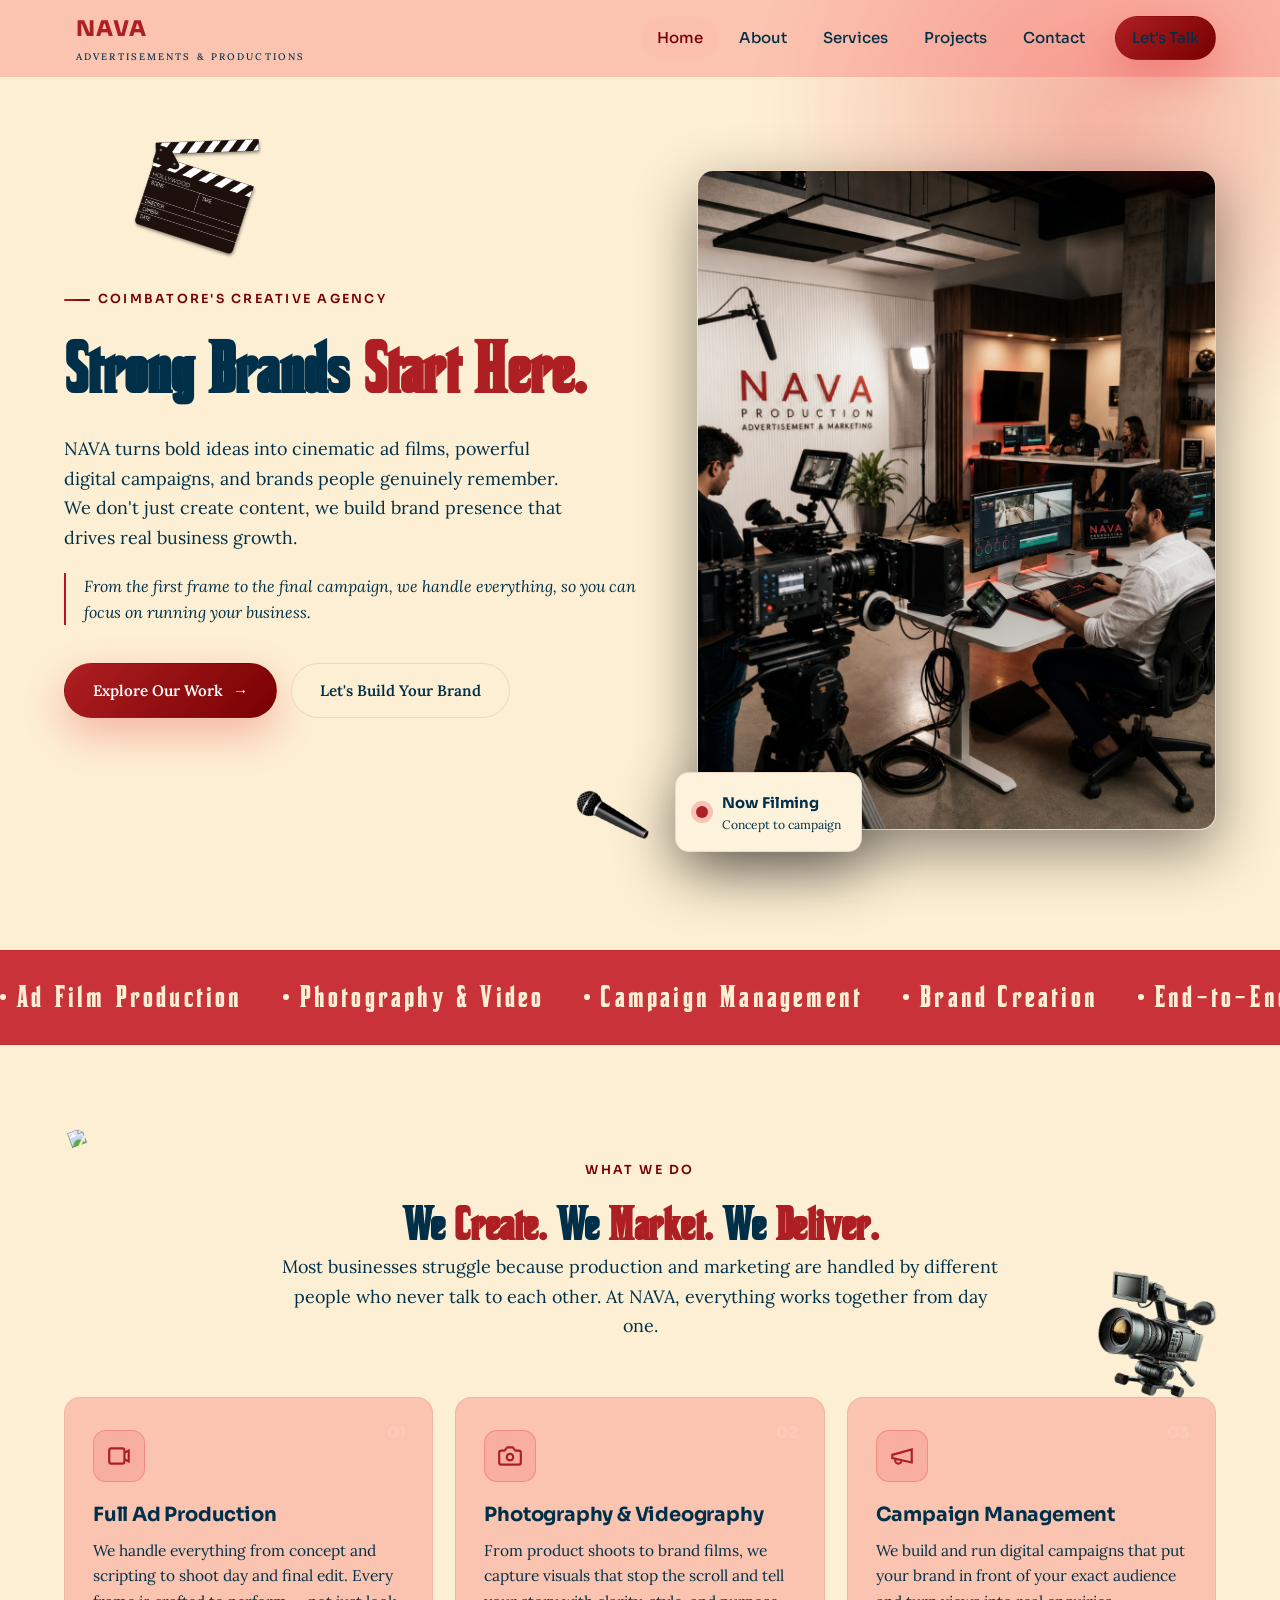
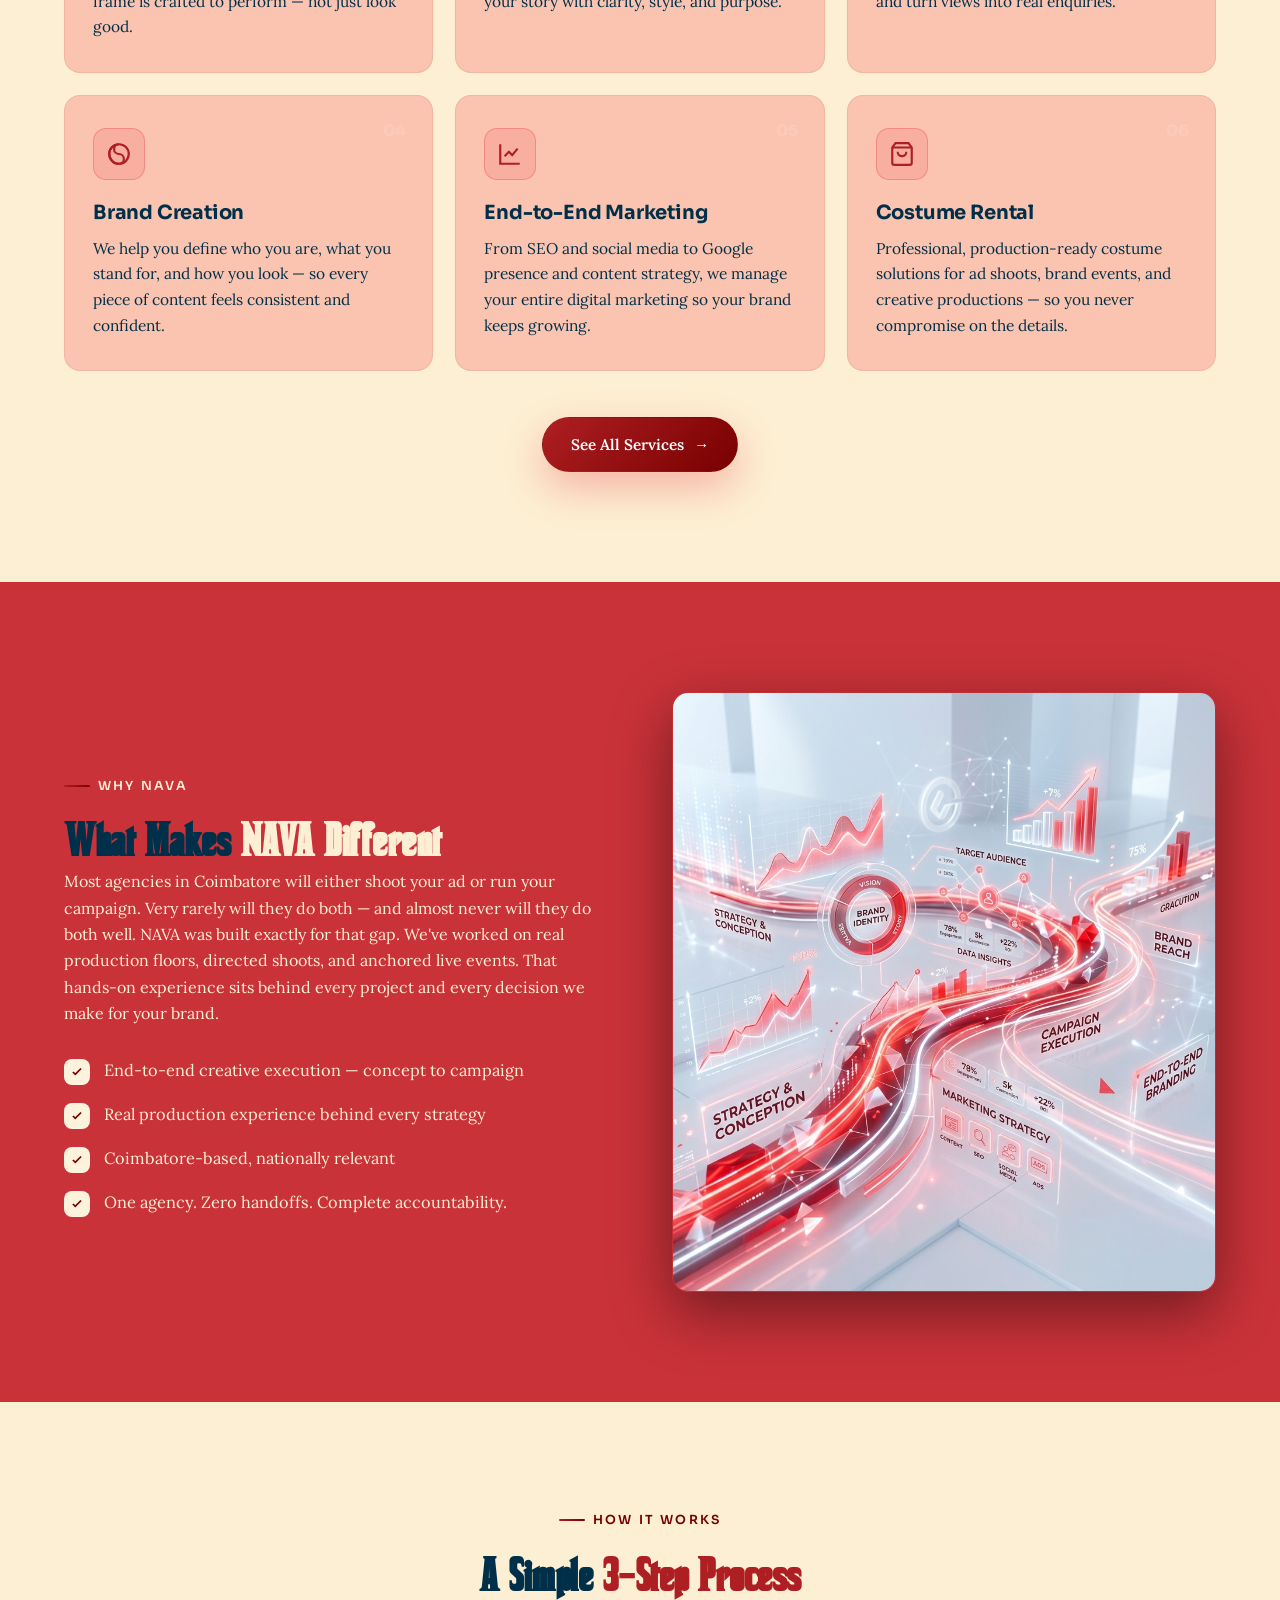
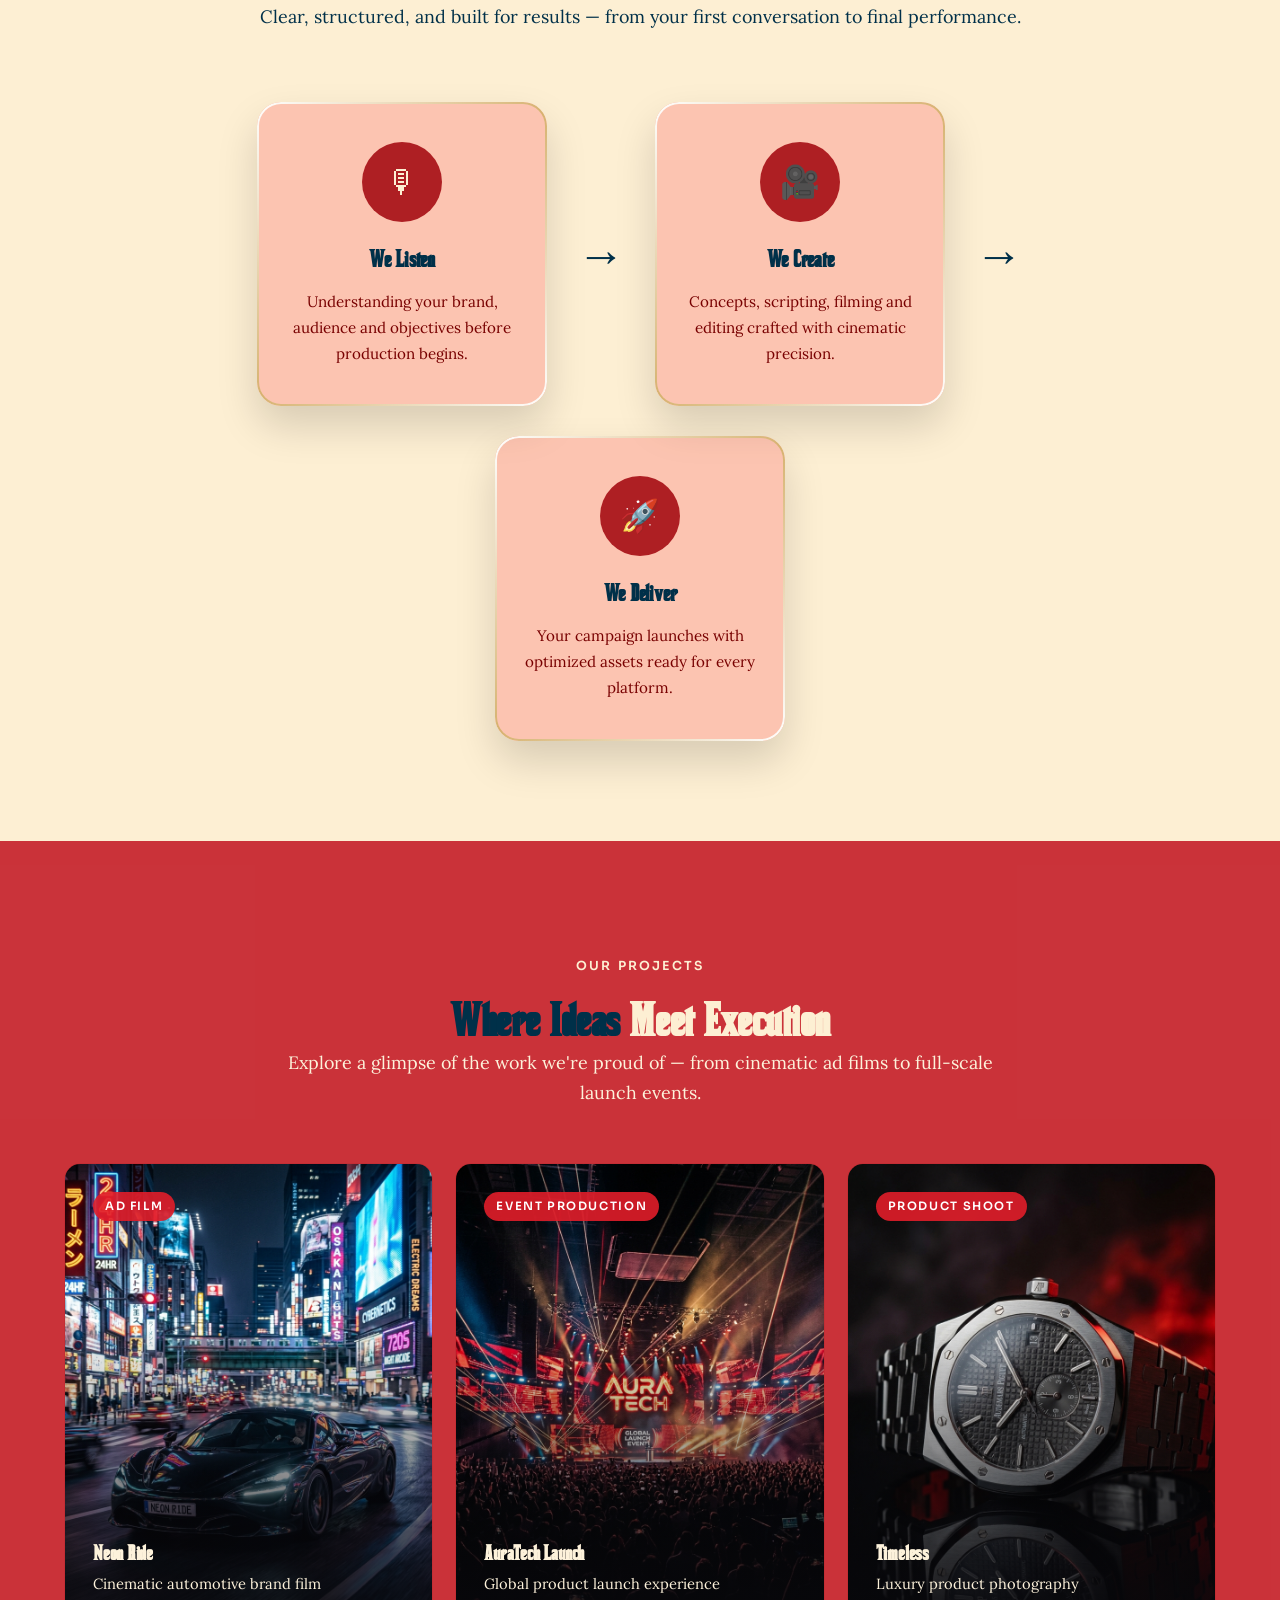
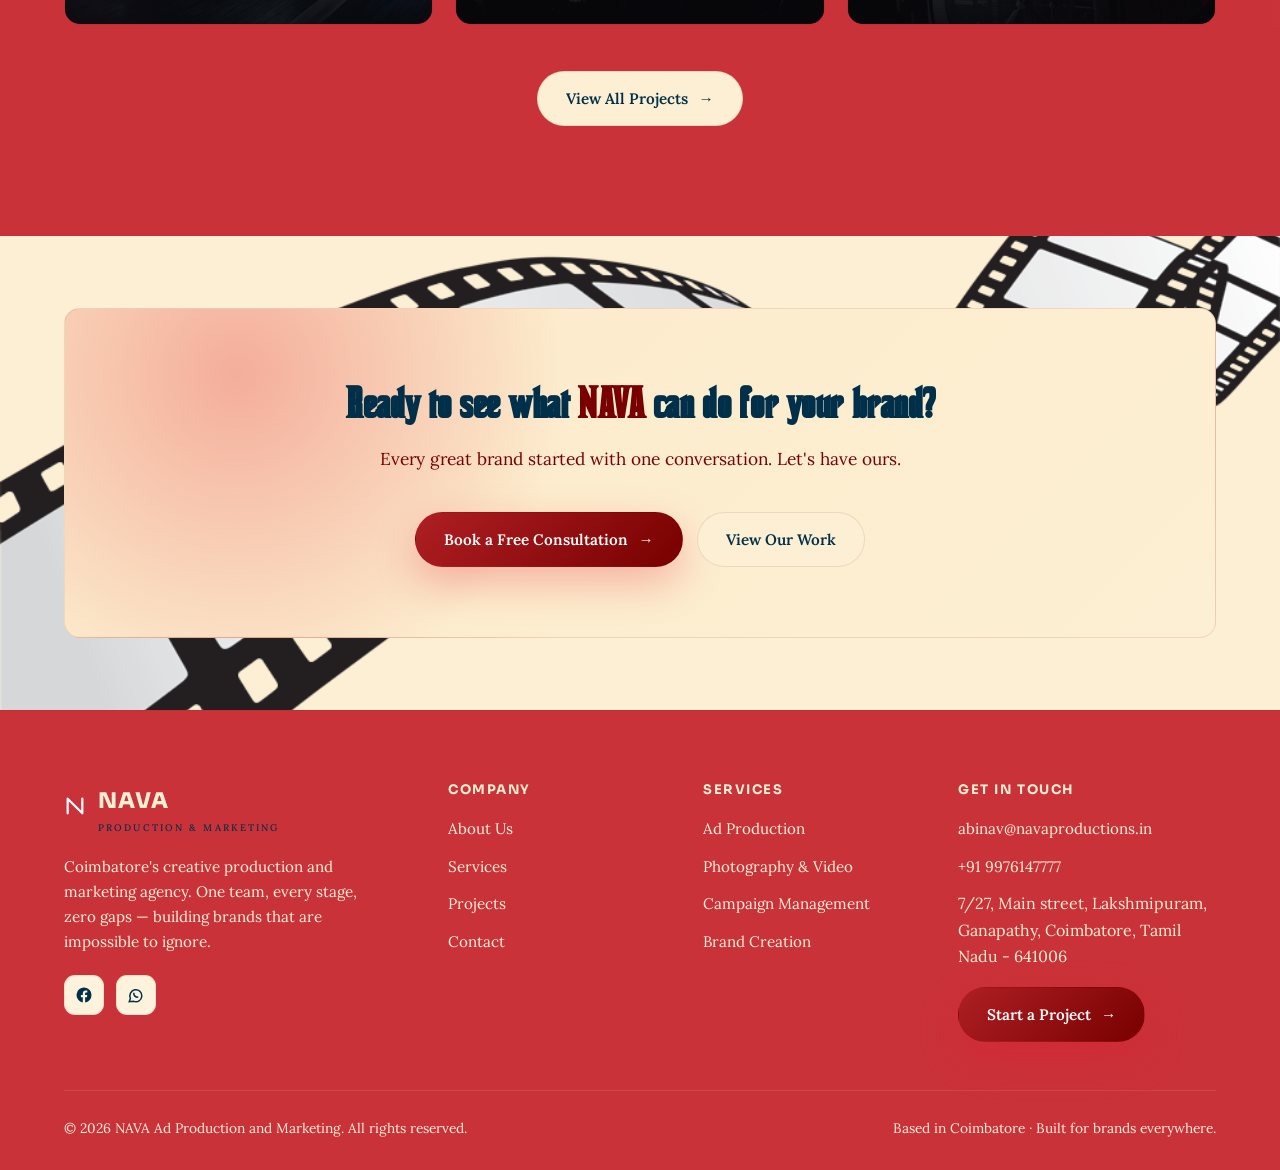
==== commit 4e68577e: "Updated website" ====
--- a/index.html
+++ b/index.html
@@ -126,7 +126,7 @@
           </div> -->
         </div>
         <div class="hero__media reveal d2">
-          <img src="assets/hero.png" alt="NAVA production crew filming on a cinematic studio set in Coimbatore"
+          <img src="assets/home-img.jpg" alt="NAVA production crew filming on a cinematic studio set in Coimbatore"
             loading="eager" width="600" height="660" />
           <div class="hero__badge">
             <span class="dot" aria-hidden="true"></span>
--- a/css/style.css
+++ b/css/style.css
@@ -124,12 +124,13 @@
 }
 
 .section-2 { padding: 110px 0; position: relative; background: var(--bg-2);}
+
 .section-3 { padding: 110px 0; position: relative; background:
     radial-gradient(600px circle at 15% 20%, rgba(225,29,42,0.30), transparent 55%),
     linear-gradient(135deg, #fcebca, #FDEFD3);}
 
 .section { padding: 110px 0; position: relative; }
-.section--tight { padding: 72px 0; }
+.section--tight { padding: 72px 0; background-image: url('/assets/reelpng.png'); background-position: center; background-size: cover; }
 .section--alt { background: var(--bg-2); }
 
 .eyebrow {
@@ -438,7 +439,7 @@
   width: 6px;
   height: 6px;
   border-radius: 50%;
-  background: var(--red);
+  background: var(--surface);
 }
 
 .trust-track:hover {
@@ -743,7 +744,7 @@
   box-shadow: var(--shadow);
 }
 .founder__avatar {
-  width: 88px; height: 88px;
+  width: 150px; height: 150px;
   border-radius: 50%;
   background: var(--red-grad);
   display: grid; place-items: center;
@@ -775,6 +776,9 @@
 .founder__quote .sign { margin-top: 20px; color: var(--muted-2); font-style: normal; }
 
 /* ---------- Service detail blocks ---------- */
+#service{
+  background-image: url('/assets/reel-png.png'); background-position: center; background-size: cover;
+}
 .service-block {
   display: grid;
   grid-template-columns: 0.9fr 1.1fr;
@@ -923,7 +927,7 @@
   position: relative;
   padding: 160px 0 70px;
   overflow: hidden;
-  border-bottom: 1px solid var(--border);
+  border-bottom: 1px solid var(--border); 
 }
 .page-hero__glow {
   position: absolute; width: 620px; height: 620px;
--- a/css/background-icons.css
+++ b/css/background-icons.css
@@ -1,9 +1,9 @@
-section{
+section {
     position: relative;
     overflow: hidden;
 }
 
-.floating-elements{
+.floating-elements {
     position: absolute;
     inset: 0;
     width: 100%;
@@ -12,7 +12,7 @@
     z-index: 1;
 }
 
-.floating-item{
+.floating-item {
     position: absolute;
     animation: float 5s ease-in-out infinite;
     user-select: none;
@@ -20,32 +20,65 @@
 }
 
 
-.reel{
-    width:clamp(100px,30vw,180px);
-    top:5%;
-    left:5%;
-    transform:rotate(-20deg);
-}
-
-.camera{
-    width:clamp(80px,10vw,150px);
-    top:20%;
-    right:5%;
-    transform:rotate(15deg);
-}
-
-.mic{
-    width:clamp(40px,6vw,90px);
-    bottom:10%;
-    left:45%;
-    transform:rotate(-25deg);
-}
-
-.storyboard{
-    width:clamp(80px,15vw,200px);
-    top:10%;
-    left:8%;
-    transform:rotate(18deg);
+.reel {
+    width: clamp(100px, 30vw, 180px);
+    top: 5%;
+    left: 5%;
+    transform: rotate(-20deg);
+}
+
+.camera {
+    width: clamp(80px, 10vw, 150px);
+    top: 20%;
+    right: 5%;
+    transform: rotate(15deg);
+}
+
+.mic {
+    width: clamp(40px, 6vw, 90px);
+    bottom: 10%;
+    left: 45%;
+    transform: rotate(-25deg);
+}
+
+.storyboard {
+    width: clamp(80px, 15vw, 200px);
+    top: 10%;
+    left: 8%;
+    transform: rotate(18deg);
+}
+
+.chair {
+    width: 200px;
+    top: 130px;
+    left: 10%;
+}
+
+.speak {
+    width: 200px;
+    bottom: 10px;
+    left: 75%;
+}
+
+.light{
+    width: 200px;
+    bottom: 10px;
+    left: 75%;
+    transform: rotate(30deg);
+}
+
+.storyboard1 {
+    width: clamp(80px, 15vw, 200px);
+    top: 130px;
+    left: 10%;
+    transform: rotate(-18deg);
+}
+
+.element{
+    width: clamp(80px, 15vw, 200px);
+    top: 130px;
+    left: 10%;
+    transform: rotate(-18deg);
 }
 
 /* .clapper{
@@ -56,42 +89,134 @@
 } */
 
 
-@keyframes float{
-
-    0%,100%{
-        translate:0 0;
-    }
-
-    50%{
-        translate:0 -10px;
-    }
-
-}
-
-@media (max-width:768px){
-
-    .reel{
-        width:110px;
-        top:30px;
-        left:15px;
-    }
-
-    .camera{
-        width:80px;
-        top:270px;
-        right:20px;
-    }
-
-    .storyboard{
-        width:160px;
-        top:150px;
-        left:320px;
-    }
-
-    .mic{
-        width:80px;
-        bottom:30px;
-        left:75%;
-    }
+@keyframes float {
+
+    0%,
+    100% {
+        translate: 0 0;
+    }
+
+    50% {
+        translate: 0 -10px;
+    }
+
+}
+
+@media (max-width:768px) {
+
+    .reel {
+        width: 110px;
+        top: 30px;
+        left: 15px;
+    }
+
+    .camera {
+        width: 80px;
+        top: 270px;
+        right: 20px;
+    }
+
+    .storyboard {
+        width: 160px;
+        top: 150px;
+        left: 320px;
+    }
+
+    .mic {
+        width: 80px;
+        bottom: 30px;
+        left: 75%;
+    }
+
+    .chair {
+    width: 100px;
+    top: 130px;
+    left: 10%;
+}
+
+.speak {
+    width: 100px;
+    bottom: 10px;
+    left: 75%;
+}
+
+.light{
+    width: 100px;
+    bottom: 10px;
+    left: 75%;
+}
+
+.storyboard1 {
+    width: 100px;
+    top: 130px;
+    left: 10%;
+}
+
+.element {
+    width: 100px;
+    top: 130px;
+    left: 10%;
+}
+
+
+
+}
+
+
+@media (max-width:380px) {
+
+    .reel {
+        width: 110px;
+        top: 20px;
+        left: 15px;
+    }
+
+    .camera {
+        width: 90px;
+        top: 320px;
+        right: 20px;
+    }
+
+    .storyboard {
+        width: 160px;
+        top: 60px;
+        left: 220px;
+    }
+
+    .mic {
+        width: 80px;
+        bottom: 30px;
+        left: 75%;
+    }
+
+    .chair {
+    width: 100px;
+    top: 130px;
+    left: 8%;
+}
+
+.speak {
+    width: 100px;
+    bottom: 10px;
+    left: 75%;
+}
+
+.light{
+    width: 100px;
+    bottom: 10px;
+    left: 70%;
+}
+
+.storyboard1 {
+    width: 100px;
+    top: 130px;
+    left: 6%;
+}
+
+.element {
+    width: 90px;
+    top: 150px;
+    left: 6%;
+}
 
 }
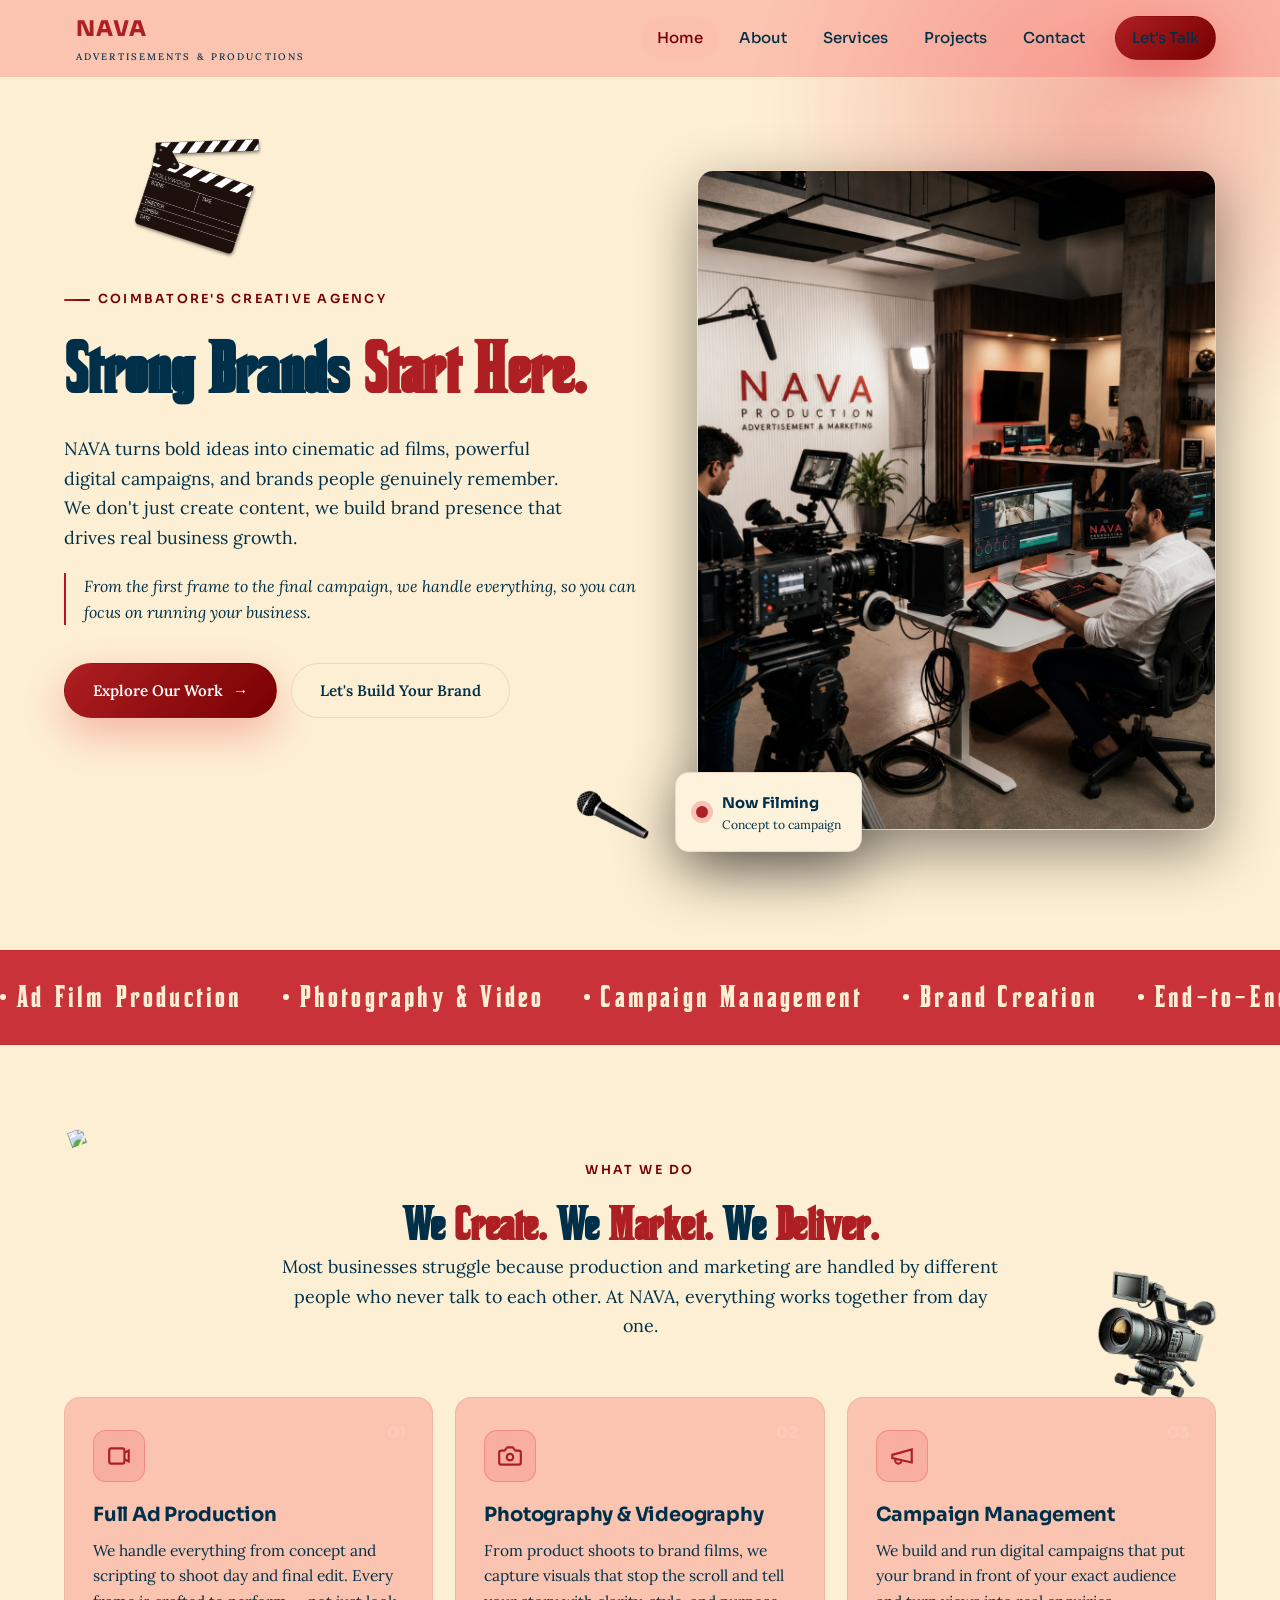
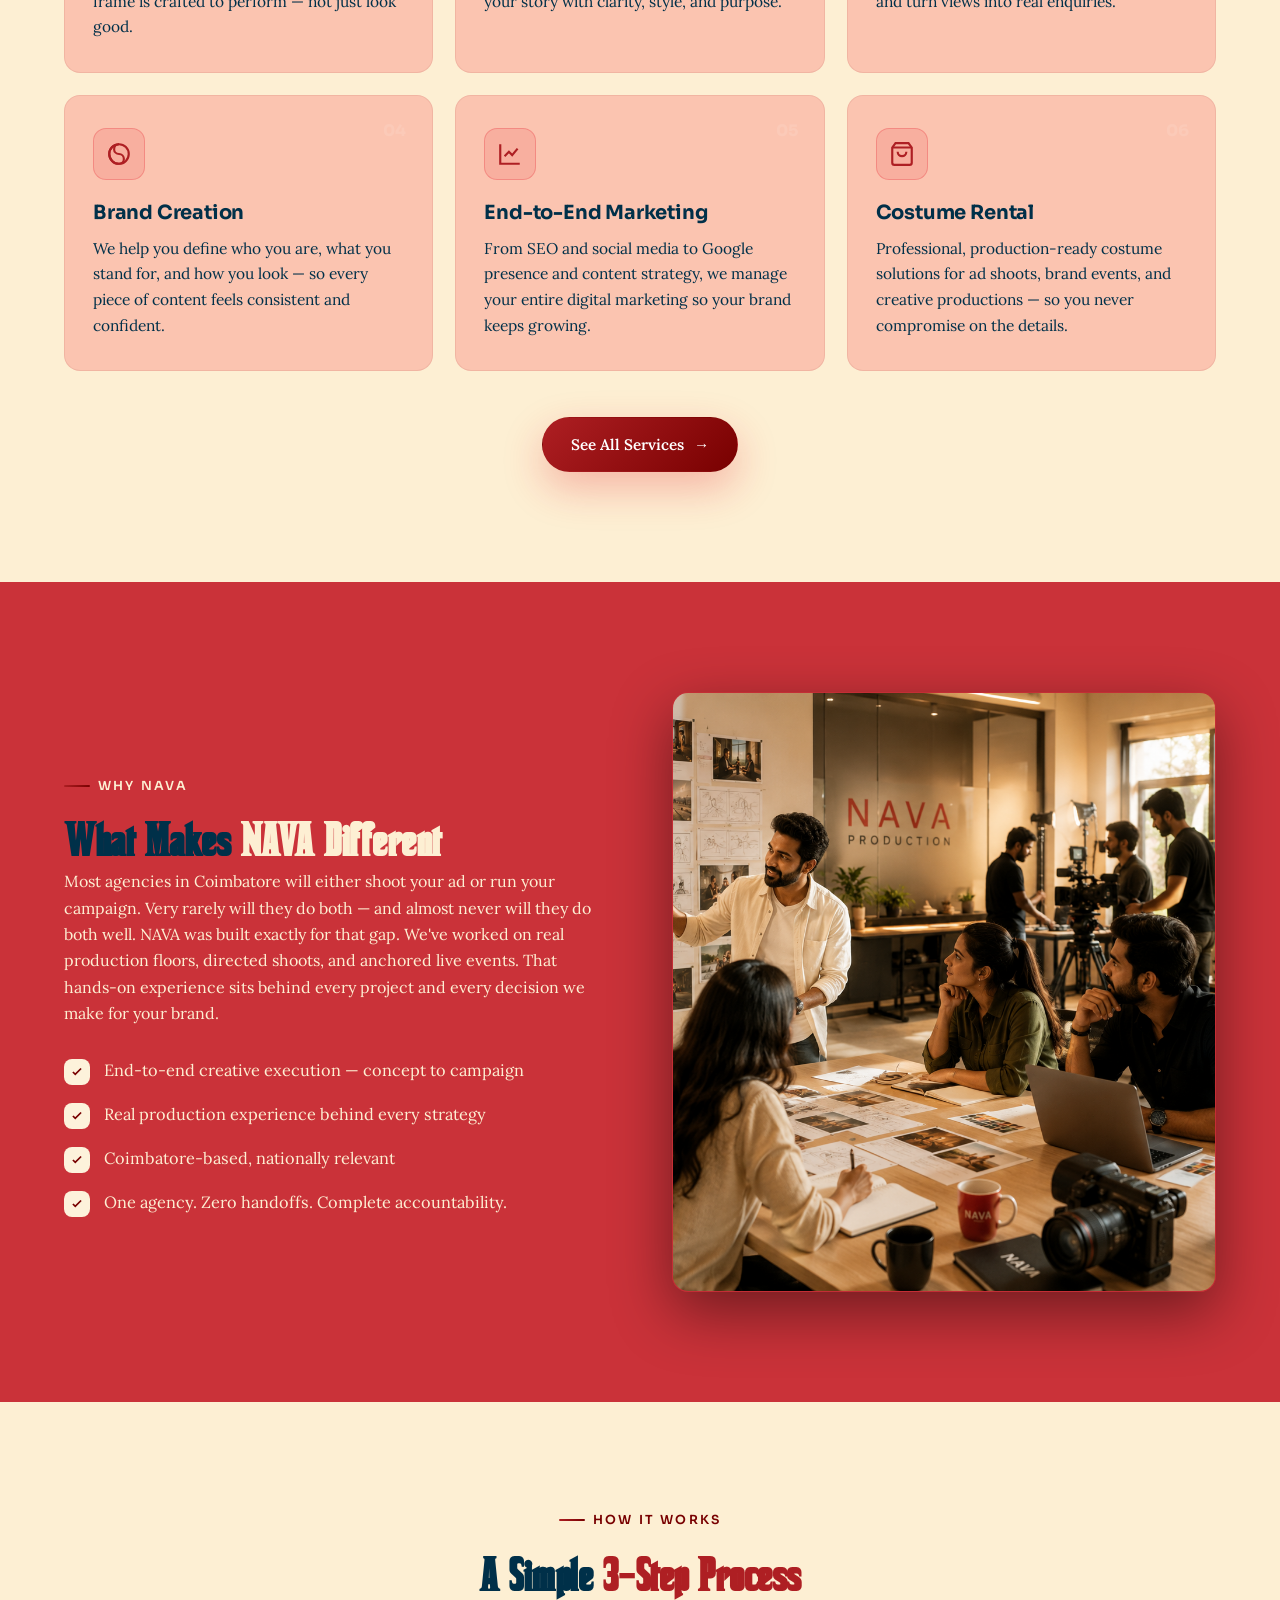
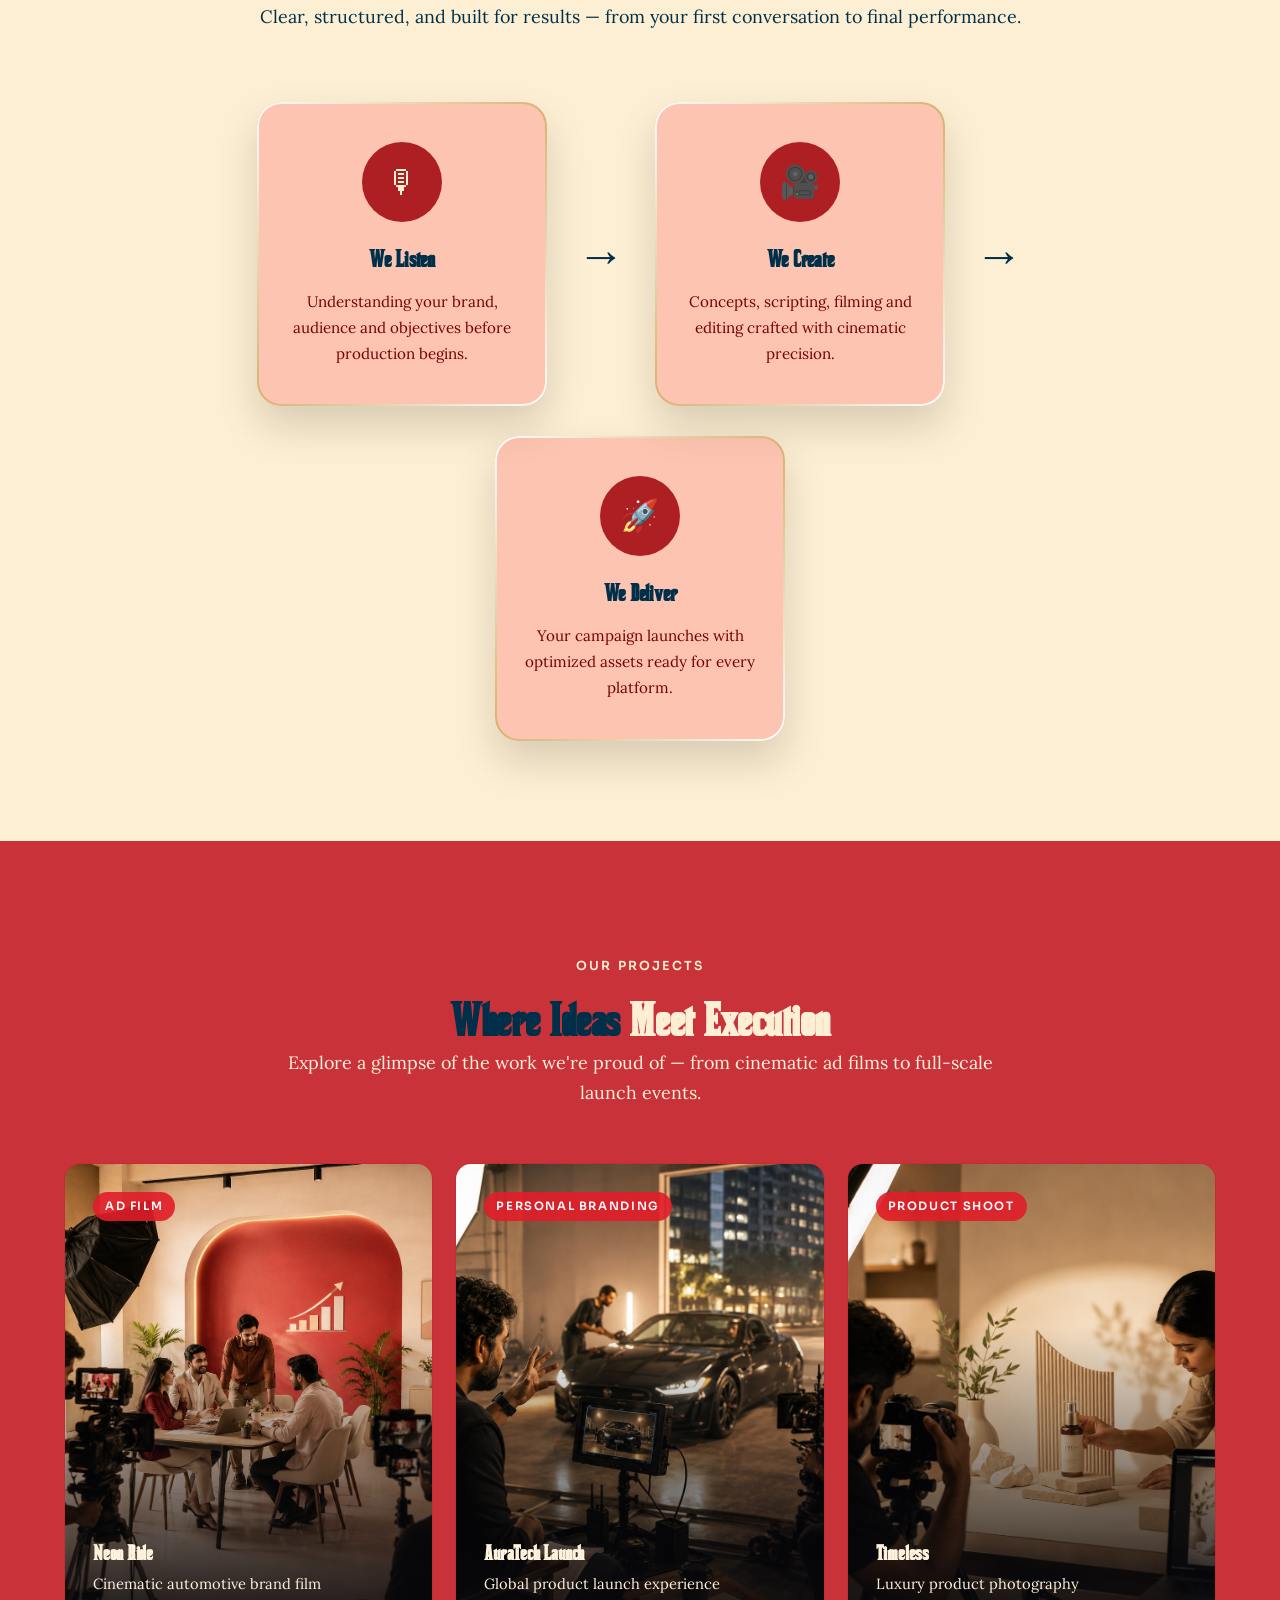
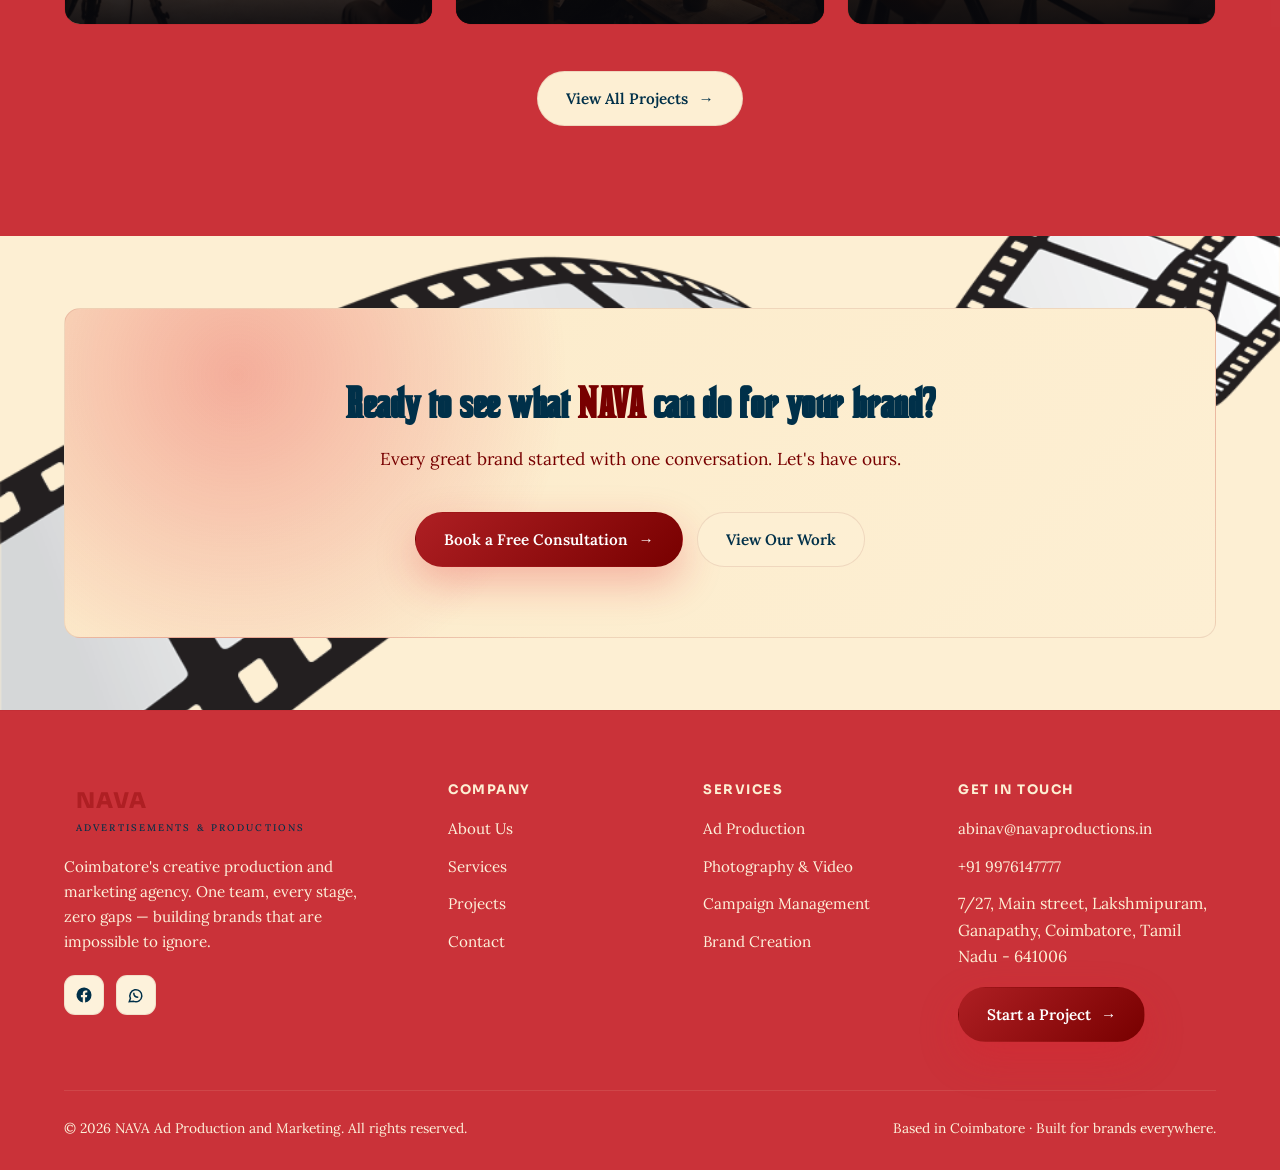
==== commit d4a37949: "Updated website" ====
--- a/index.html
+++ b/index.html
@@ -259,7 +259,7 @@
     <section class="section section--alt">
       <div class="container split split--media-right">
         <div class="split__media reveal">
-          <img src="assets/marketing.png"
+          <img src="assets/why-nava.png"
             alt="NAVA end-to-end marketing strategy visualised — from brand identity to campaign execution"
             loading="lazy" width="600" height="600" />
         </div>
@@ -364,7 +364,7 @@
         </div>
         <div class="projects-grid">
           <a href="projects.html" class="project reveal">
-            <img src="assets/project_ad.png" alt="Neon Ride cinematic automotive ad film by NAVA" loading="lazy" />
+            <img src="assets/ad-flim.jpg" alt="Neon Ride cinematic automotive ad film by NAVA" loading="lazy" />
             <div class="project__overlay">
               <span class="project__tag">Ad Film</span>
               <h3>Neon Ride</h3>
@@ -372,16 +372,16 @@
             </div>
           </a>
           <a href="projects.html" class="project reveal d1">
-            <img src="assets/project_event.png" alt="AuraTech global product launch event production by NAVA"
+            <img src="assets/personal-product.jpg" alt="AuraTech global product launch event production by NAVA"
               loading="lazy" />
             <div class="project__overlay">
-              <span class="project__tag">Event Production</span>
+              <span class="project__tag">Personal Branding</span>
               <h3>AuraTech Launch</h3>
               <p>Global product launch experience</p>
             </div>
           </a>
           <a href="projects.html" class="project reveal d2">
-            <img src="assets/project_product.png" alt="Luxury watch product photography shoot by NAVA" loading="lazy" />
+            <img src="assets/productshoot.png" alt="Luxury watch product photography shoot by NAVA" loading="lazy" />
             <div class="project__overlay">
               <span class="project__tag">Product Shoot</span>
               <h3>Timeless</h3>
@@ -416,12 +416,13 @@
     <div class="container">
       <div class="footer__grid">
         <div class="footer__brand">
-          <a href="index.html" class="brand">
-            <span class="brand__mark" aria-hidden="true"><svg viewBox="0 0 24 24" fill="none">
-                <path d="M4 20V4l16 16V4" stroke="#fff" stroke-width="2.4" stroke-linecap="round"
-                  stroke-linejoin="round" />
-              </svg></span>
-            <span>NAVA<small>Production &amp; Marketing</small></span>
+          <a href="index.html" class="brand" aria-label="NAVA home">
+            <span class="brand__mark" aria-hidden="true">
+              <!-- <svg viewBox="0 0 24 24" fill="none">
+            <path d="M4 20V4l16 16V4" stroke="#fff" stroke-width="2.4" stroke-linecap="round" stroke-linejoin="round" />
+          </svg> -->
+            </span>
+            <span style="color: #AE1F23">NAVA<small>Advertisements &amp; Productions</small></span>
           </a>
           <p>Coimbatore's creative production and marketing agency. One team, every stage, zero gaps — building brands
             that are impossible to ignore.</p>
--- a/css/style.css
+++ b/css/style.css
@@ -760,7 +760,7 @@
 .founder__card ul li::before { content:"—"; color: var(--red-bright); }
 .founder__quote blockquote {
   font-family: var(--font-body);
-  font-size: clamp(1.15rem, 2vw, 1.5rem);
+  font-size: clamp(1.15rem, 1vw, 1.5rem);
   font-weight: 500;
   line-height: 1.45;
   letter-spacing: -0.01em;
@@ -776,9 +776,9 @@
 .founder__quote .sign { margin-top: 20px; color: var(--muted-2); font-style: normal; }
 
 /* ---------- Service detail blocks ---------- */
-#service{
+/* #service{
   background-image: url('/assets/reel-png.png'); background-position: center; background-size: cover;
-}
+} */
 .service-block {
   display: grid;
   grid-template-columns: 0.9fr 1.1fr;
--- a/css/background-icons.css
+++ b/css/background-icons.css
@@ -60,7 +60,7 @@
     left: 75%;
 }
 
-.light{
+.light {
     width: 200px;
     bottom: 10px;
     left: 75%;
@@ -74,7 +74,56 @@
     transform: rotate(-18deg);
 }
 
-.element{
+.element {
+    width: clamp(80px, 15vw, 200px);
+    top: 130px;
+    left: 10%;
+    transform: rotate(-18deg);
+}
+
+.storyboard-service {
+    width: clamp(80px, 15vw, 200px);
+    top: 450px;
+    left: 10%;
+    transform: rotate(-18deg);
+}
+
+.camera-service {
+    width: clamp(80px, 13vw, 200px);
+    top: 60rem;
+    left: 60%;
+    transform: rotate(-18deg);
+}
+
+.speak-service {
+    width: clamp(80px, 15vw, 200px);
+    top: 95rem;
+    left: 10%;
+    transform: rotate(-18deg);
+}
+
+.brand-service {
+    width: clamp(80px, 13vw, 200px);
+    top: 130rem;
+    left: 60%;
+    transform: rotate(-18deg);
+}
+
+.marketing-service {
+    width: clamp(80px, 12vw, 200px);
+    top: 165rem;
+    left: 10%;
+    transform: rotate(-18deg);
+}
+
+.costume-service {
+    width: clamp(80px, 15vw, 200px);
+    top: 200rem;
+    left: 60%;
+    transform: rotate(-10deg);
+}
+
+.reel1 {
     width: clamp(80px, 15vw, 200px);
     top: 130px;
     left: 10%;
@@ -102,6 +151,50 @@
 
 }
 
+@media (max-width:980px) {
+    .storyboard-service {
+        width: clamp(80px, 15vw, 200px);
+        top: 120px;
+        left: 20%;
+        transform: rotate(-18deg);
+    }
+
+    .camera-service {
+        width: clamp(80px, 13vw, 200px);
+        top: 57rem;
+        left: 30%;
+        transform: rotate(-18deg);
+    }
+
+    .speak-service {
+        width: clamp(80px, 15vw, 200px);
+        top: 104rem;
+        left: 30%;
+        transform: rotate(-18deg);
+    }
+
+    .brand-service {
+        width: clamp(80px, 13vw, 200px);
+        top: 153rem;
+        left: 30%;
+        transform: rotate(-18deg);
+    }
+
+    .marketing-service {
+    width: clamp(80px, 12vw, 200px);
+    top: 202rem;
+    left: 60%;
+    transform: rotate(-18deg);
+}
+
+.costume-service {
+    width: clamp(80px, 15vw, 200px);
+    top: 250rem;
+    left: 60%;
+    transform: rotate(-10deg);
+}
+}
+
 @media (max-width:768px) {
 
     .reel {
@@ -129,36 +222,82 @@
     }
 
     .chair {
-    width: 100px;
-    top: 130px;
-    left: 10%;
-}
-
-.speak {
-    width: 100px;
-    bottom: 10px;
-    left: 75%;
-}
-
-.light{
-    width: 100px;
-    bottom: 10px;
-    left: 75%;
-}
-
-.storyboard1 {
-    width: 100px;
-    top: 130px;
-    left: 10%;
-}
-
-.element {
-    width: 100px;
-    top: 130px;
-    left: 10%;
-}
-
-
+        width: 100px;
+        top: 130px;
+        left: 10%;
+    }
+
+    .speak {
+        width: 100px;
+        bottom: 10px;
+        left: 75%;
+    }
+
+    .light {
+        width: 100px;
+        bottom: 10px;
+        left: 75%;
+    }
+
+    .storyboard1 {
+        width: 100px;
+        top: 130px;
+        left: 10%;
+    }
+
+    .element {
+        width: 100px;
+        top: 130px;
+        left: 10%;
+    }
+
+    .storyboard-service {
+        width: clamp(80px, 15vw, 200px);
+        top: 130px;
+        left: 50%;
+        transform: rotate(-18deg);
+    }
+
+    .camera-service {
+        width: clamp(80px, 13vw, 200px);
+        top: 18%;
+        left: 60%;
+        transform: rotate(-18deg);
+    }
+
+    .speak-service {
+        width: clamp(80px, 15vw, 200px);
+        top: 34%;
+        left: 55%;
+        transform: rotate(-18deg);
+    }
+
+    .brand-service {
+        width: clamp(80px, 13vw, 200px);
+        top: 50%;
+        left: 55%;
+        transform: rotate(-18deg);
+    }
+
+    .marketing-service {
+    width: clamp(80px, 12vw, 200px);
+    top: 66%;
+    left: 60%;
+    transform: rotate(-18deg);
+}
+
+.costume-service {
+    width: clamp(80px, 15vw, 200px);
+    top: 83%;
+    left: 60%;
+    transform: rotate(-10deg);
+}
+
+.reel1 {
+        width: 100px;
+        top: 130px;
+        left: 10%;
+    }
 
 }
 
@@ -190,33 +329,81 @@
     }
 
     .chair {
-    width: 100px;
-    top: 130px;
-    left: 8%;
-}
-
-.speak {
-    width: 100px;
-    bottom: 10px;
-    left: 75%;
-}
-
-.light{
-    width: 100px;
-    bottom: 10px;
-    left: 70%;
-}
-
-.storyboard1 {
-    width: 100px;
-    top: 130px;
-    left: 6%;
-}
-
-.element {
-    width: 90px;
-    top: 150px;
-    left: 6%;
-}
-
+        width: 100px;
+        top: 130px;
+        left: 8%;
+    }
+
+    .speak {
+        width: 100px;
+        bottom: 10px;
+        left: 75%;
+    }
+
+    .light {
+        width: 100px;
+        bottom: 10px;
+        left: 70%;
+    }
+
+    .storyboard1 {
+        width: 100px;
+        top: 130px;
+        left: 6%;
+    }
+
+    .element {
+        width: 90px;
+        top: 150px;
+        left: 6%;
+    }
+
+    .storyboard-service {
+        width: clamp(80px, 15vw, 200px);
+        top: 125px;
+        left: 60%;
+        transform: rotate(-18deg);
+    }
+
+    .camera-service {
+        width: clamp(80px, 13vw, 200px);
+        top: 17%;
+        left: 65%;
+        transform: rotate(-18deg);
+    }
+
+    .speak-service {
+        width: clamp(80px, 15vw, 200px);
+        top: 33%;
+        left: 55%;
+        transform: rotate(-18deg);
+    }
+
+
+    .brand-service {
+        width: clamp(80px, 13vw, 200px);
+        top: 49%;
+        left: 55%;
+        transform: rotate(-18deg);
+    }
+
+    .marketing-service {
+    width: clamp(80px, 12vw, 200px);
+    top: 66%;
+    left: 60%;
+    transform: rotate(-18deg);
+}
+
+.costume-service {
+    width: clamp(100px, 16vw, 200px);
+    top: 82%;
+    left: 60%;
+    transform: rotate(-10deg);
+}
+
+.reel1 {
+        width: 90px;
+        top: 150px;
+        left: 6%;
+    }
 }
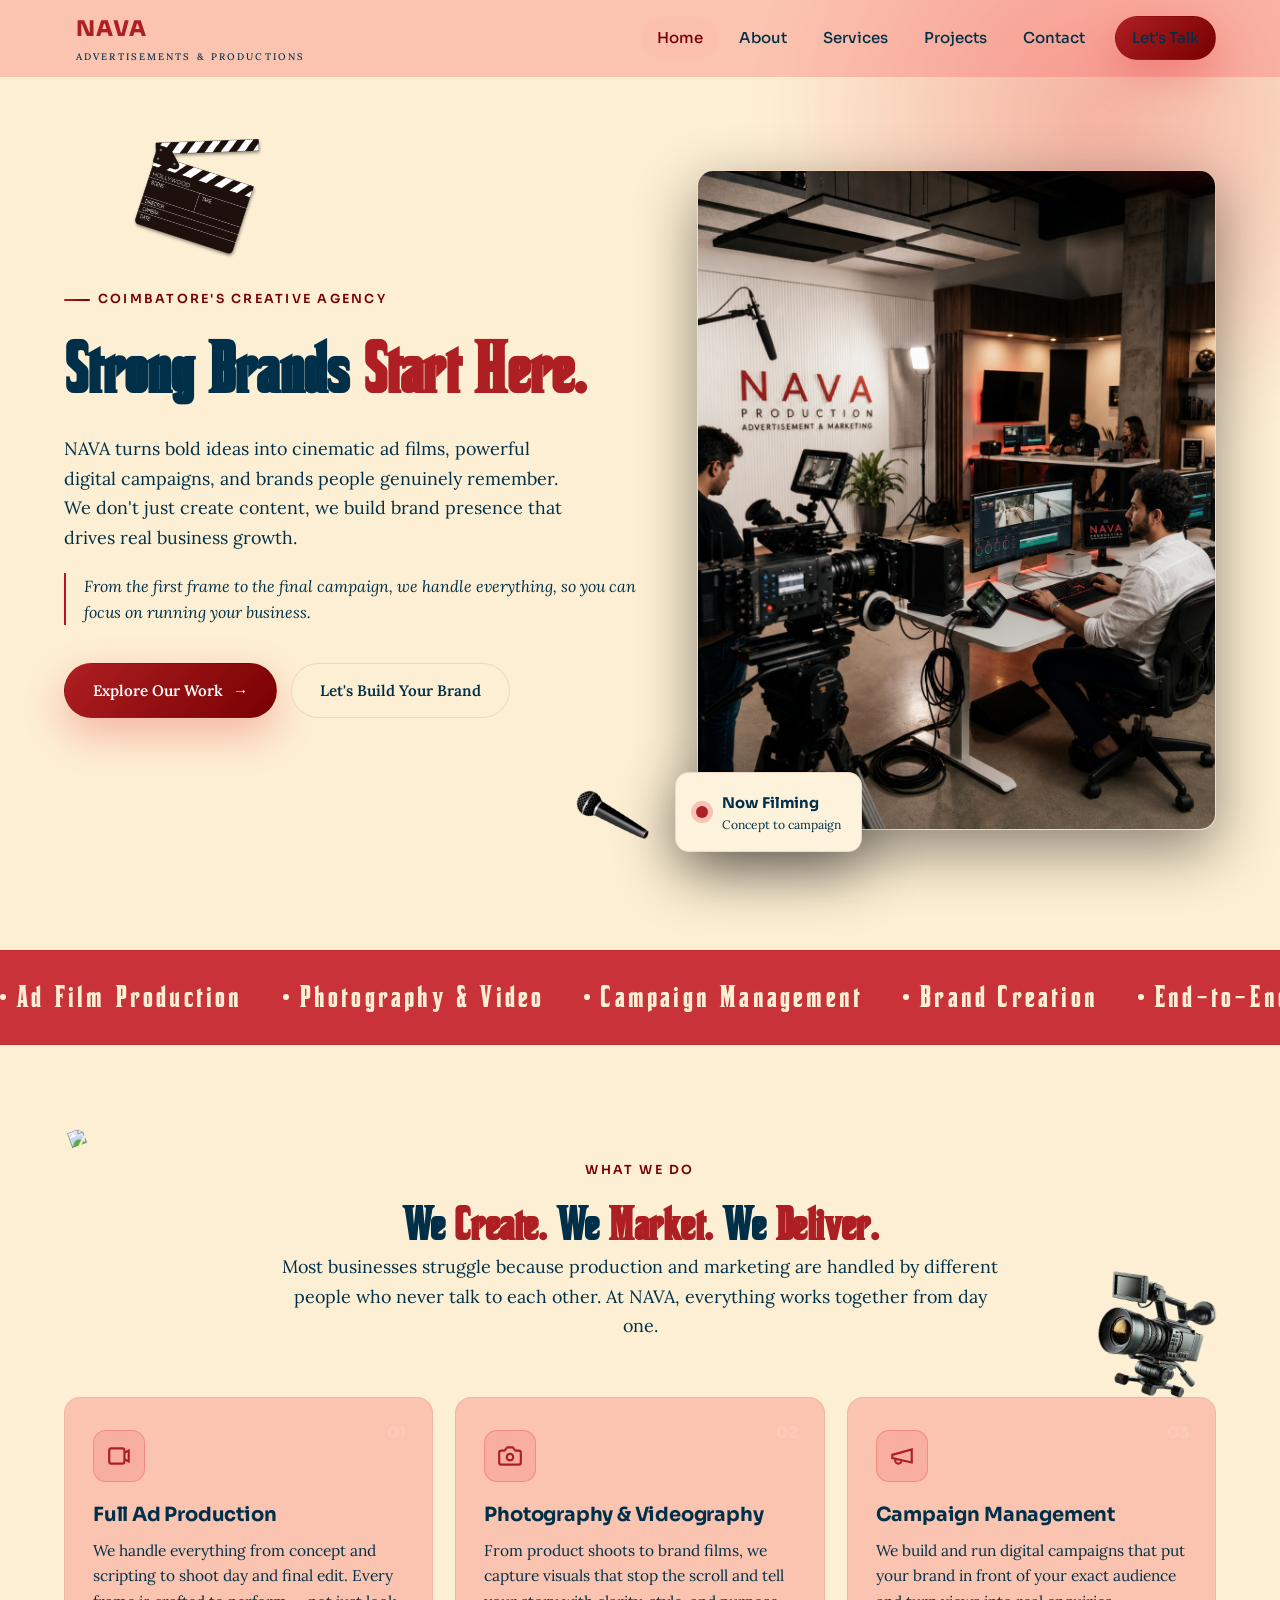
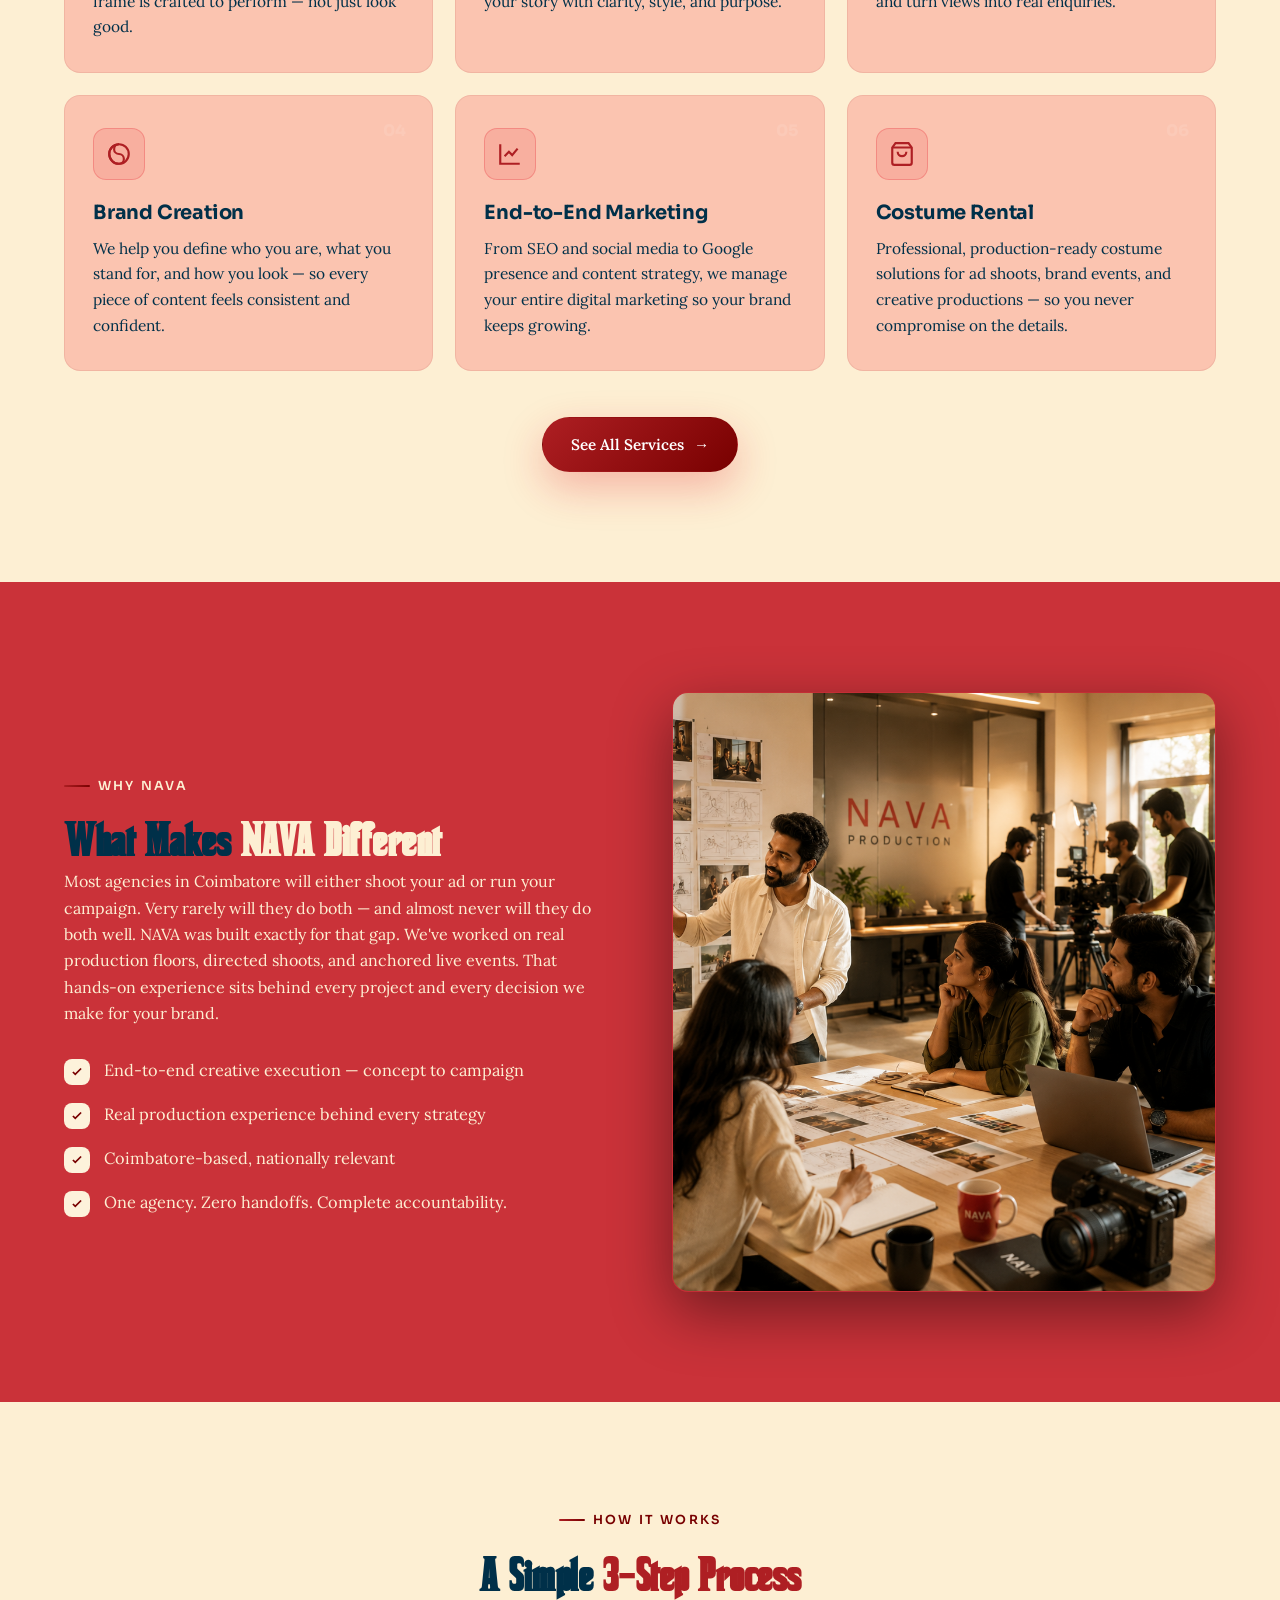
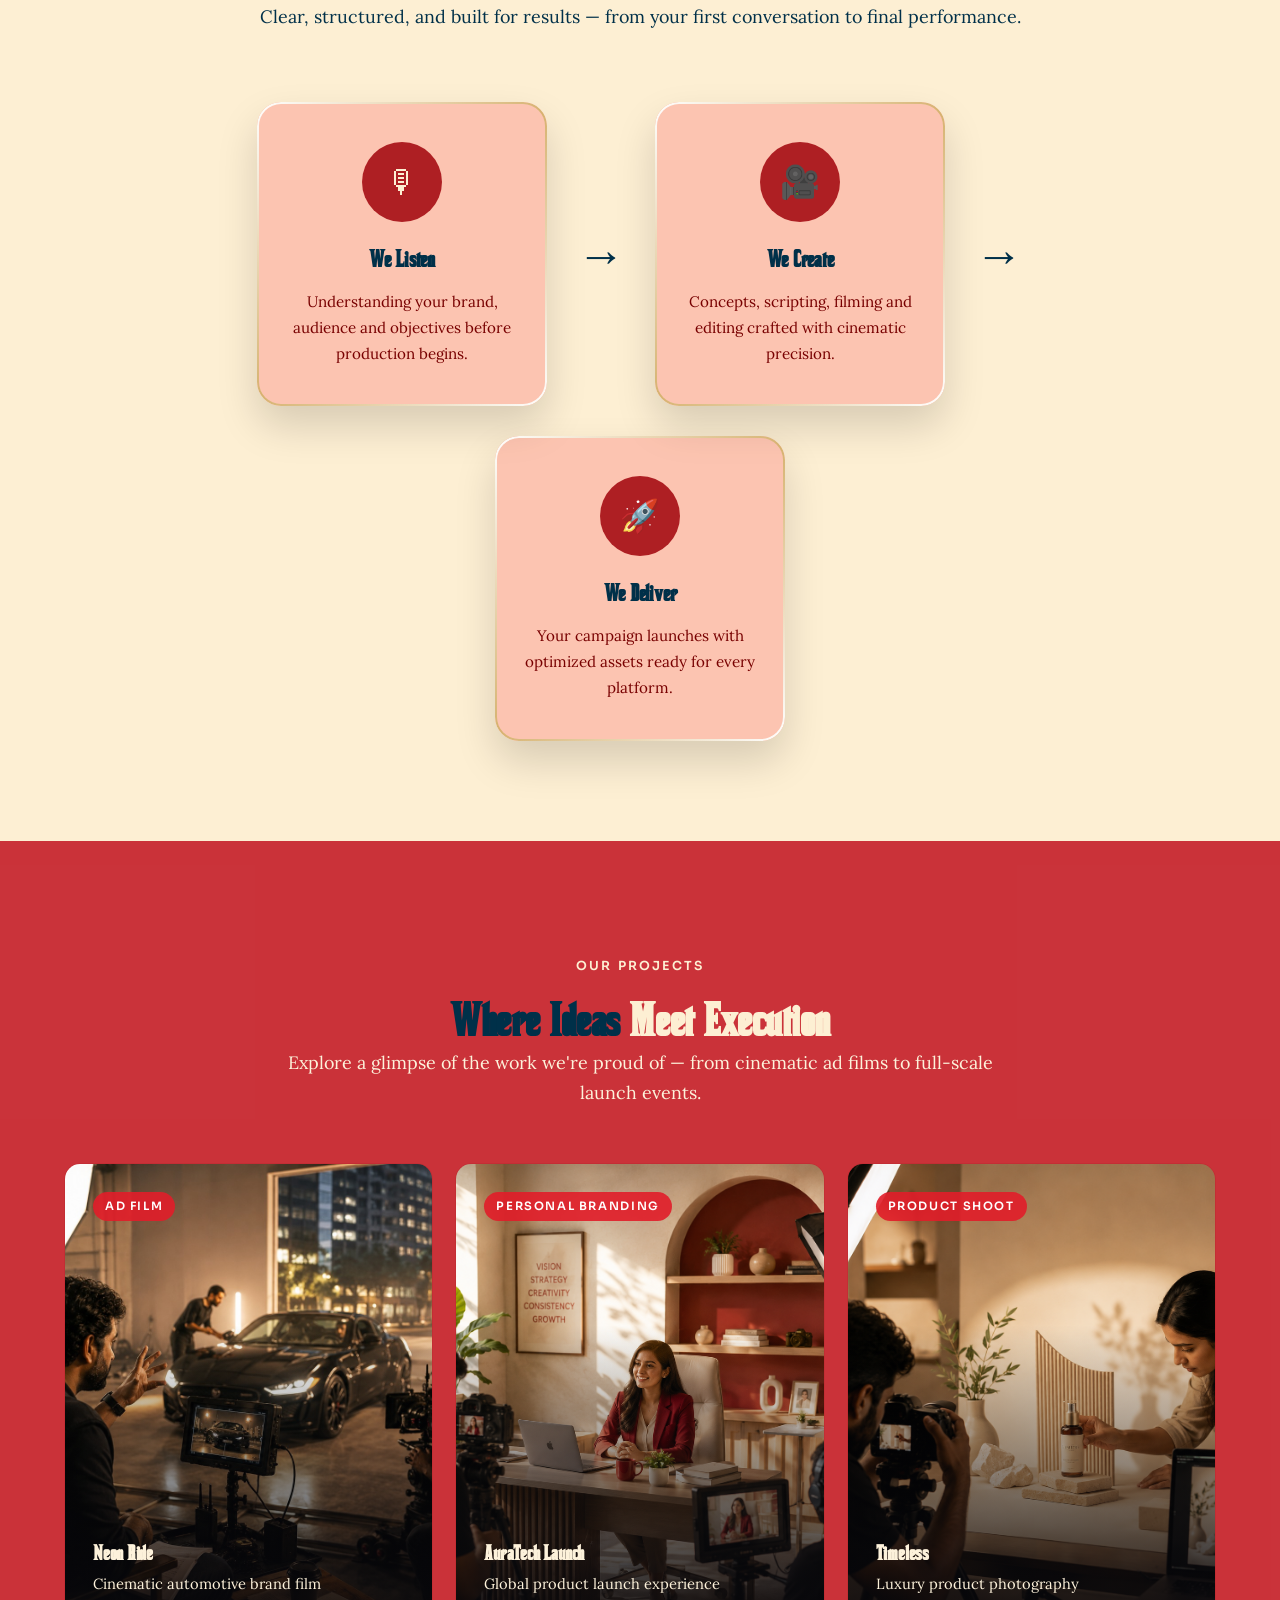
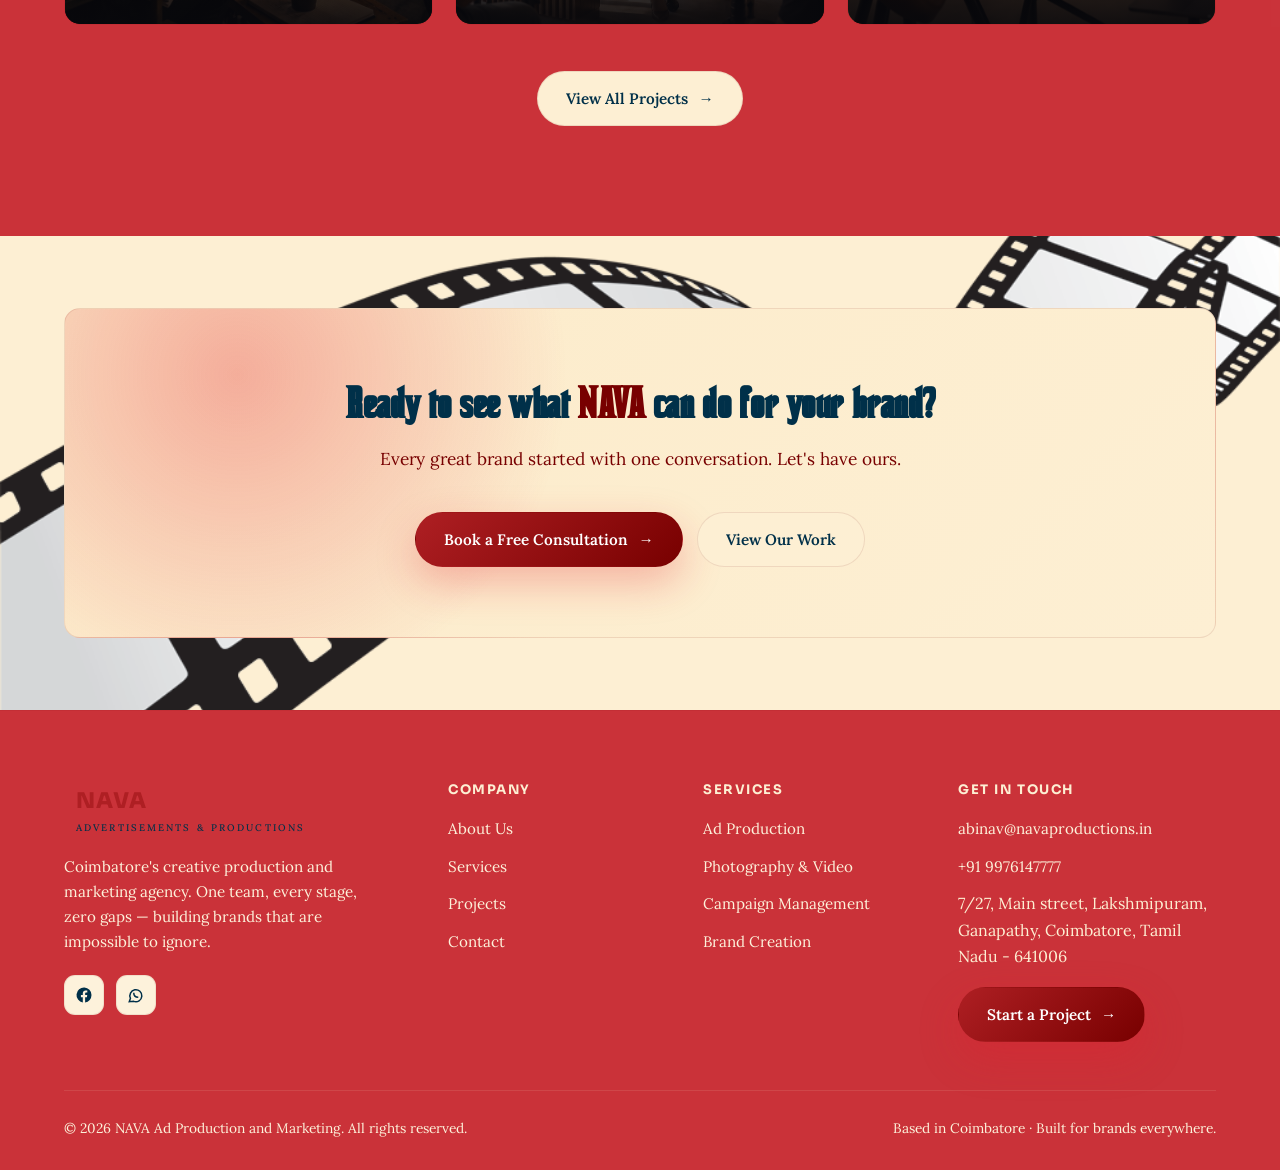
==== commit 590aacac: "Updated website" ====
--- a/index.html
+++ b/index.html
@@ -364,7 +364,7 @@
         </div>
         <div class="projects-grid">
           <a href="projects.html" class="project reveal">
-            <img src="assets/ad-flim.jpg" alt="Neon Ride cinematic automotive ad film by NAVA" loading="lazy" />
+            <img src="assets/adflim.jpg" alt="Neon Ride cinematic automotive ad film by NAVA" loading="lazy" />
             <div class="project__overlay">
               <span class="project__tag">Ad Film</span>
               <h3>Neon Ride</h3>
@@ -372,7 +372,7 @@
             </div>
           </a>
           <a href="projects.html" class="project reveal d1">
-            <img src="assets/personal-product.jpg" alt="AuraTech global product launch event production by NAVA"
+            <img src="assets/personal-branding.png" alt="AuraTech global product launch event production by NAVA"
               loading="lazy" />
             <div class="project__overlay">
               <span class="project__tag">Personal Branding</span>
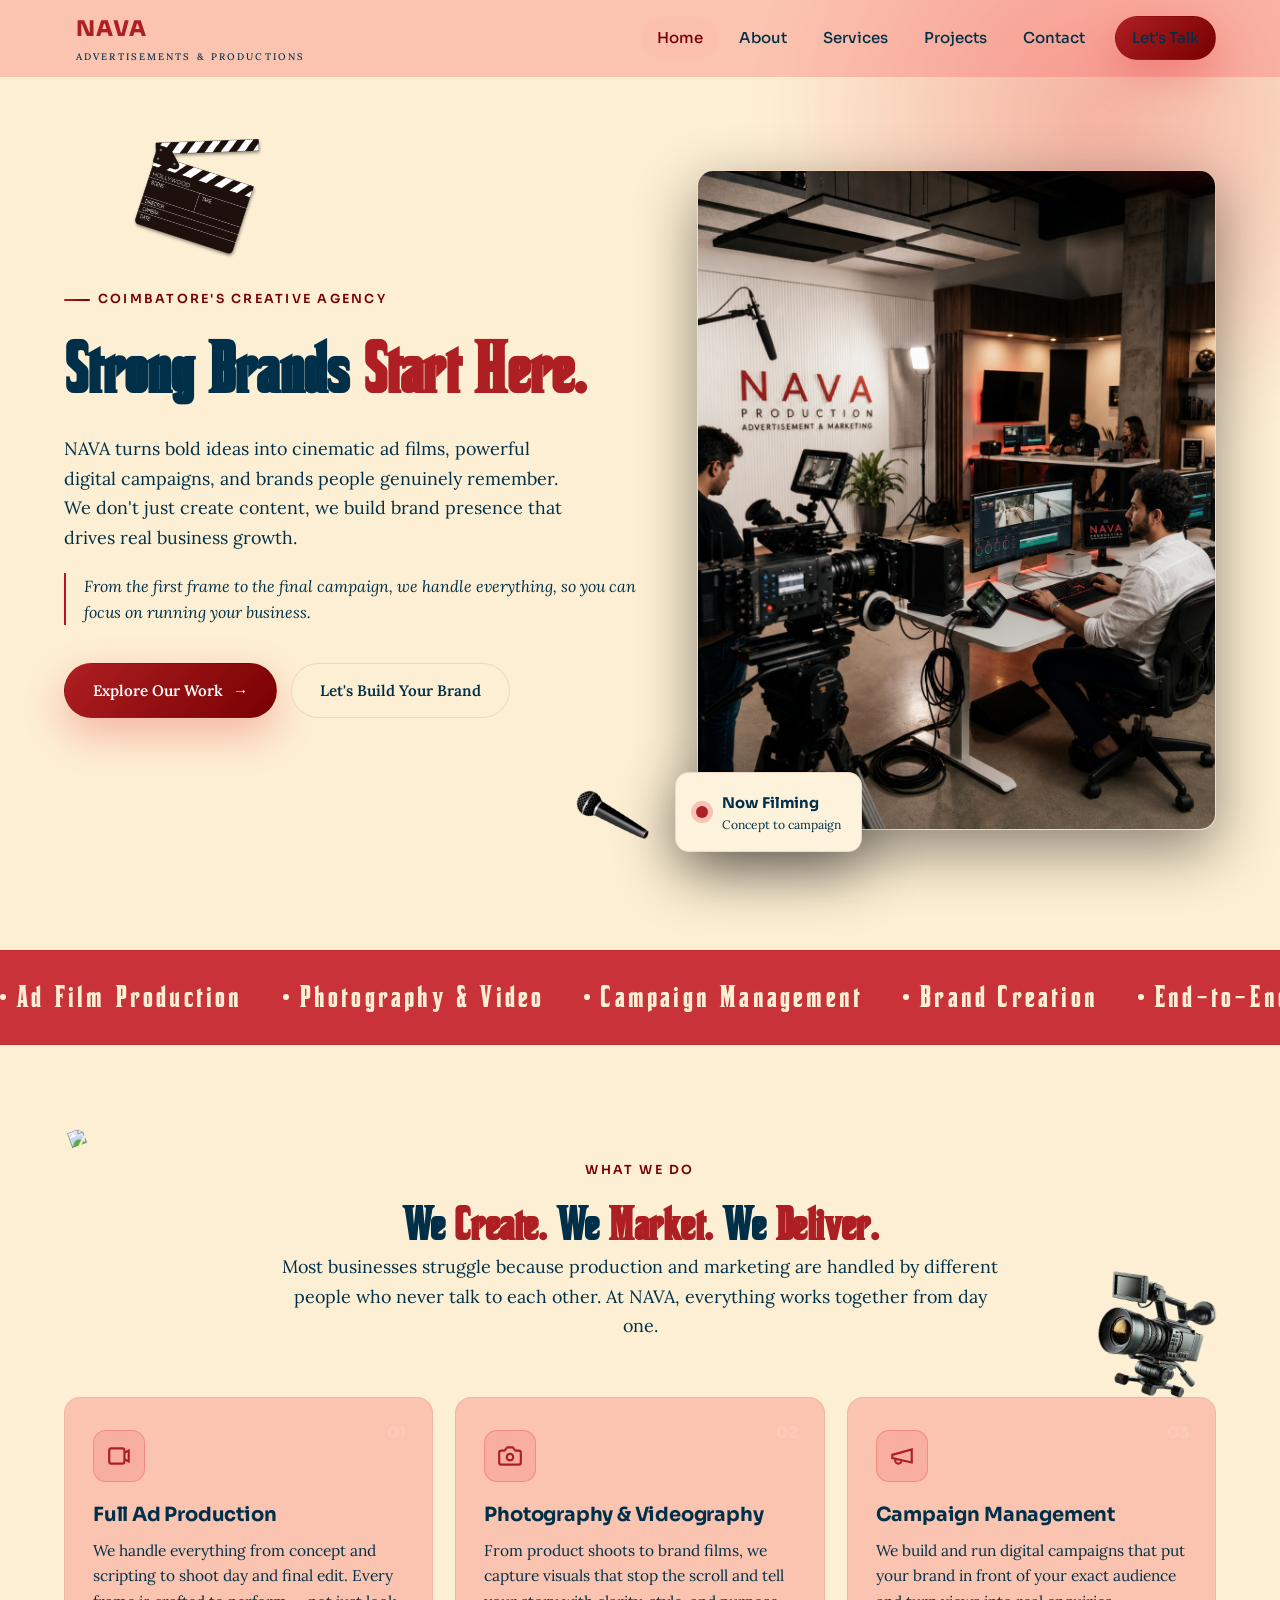
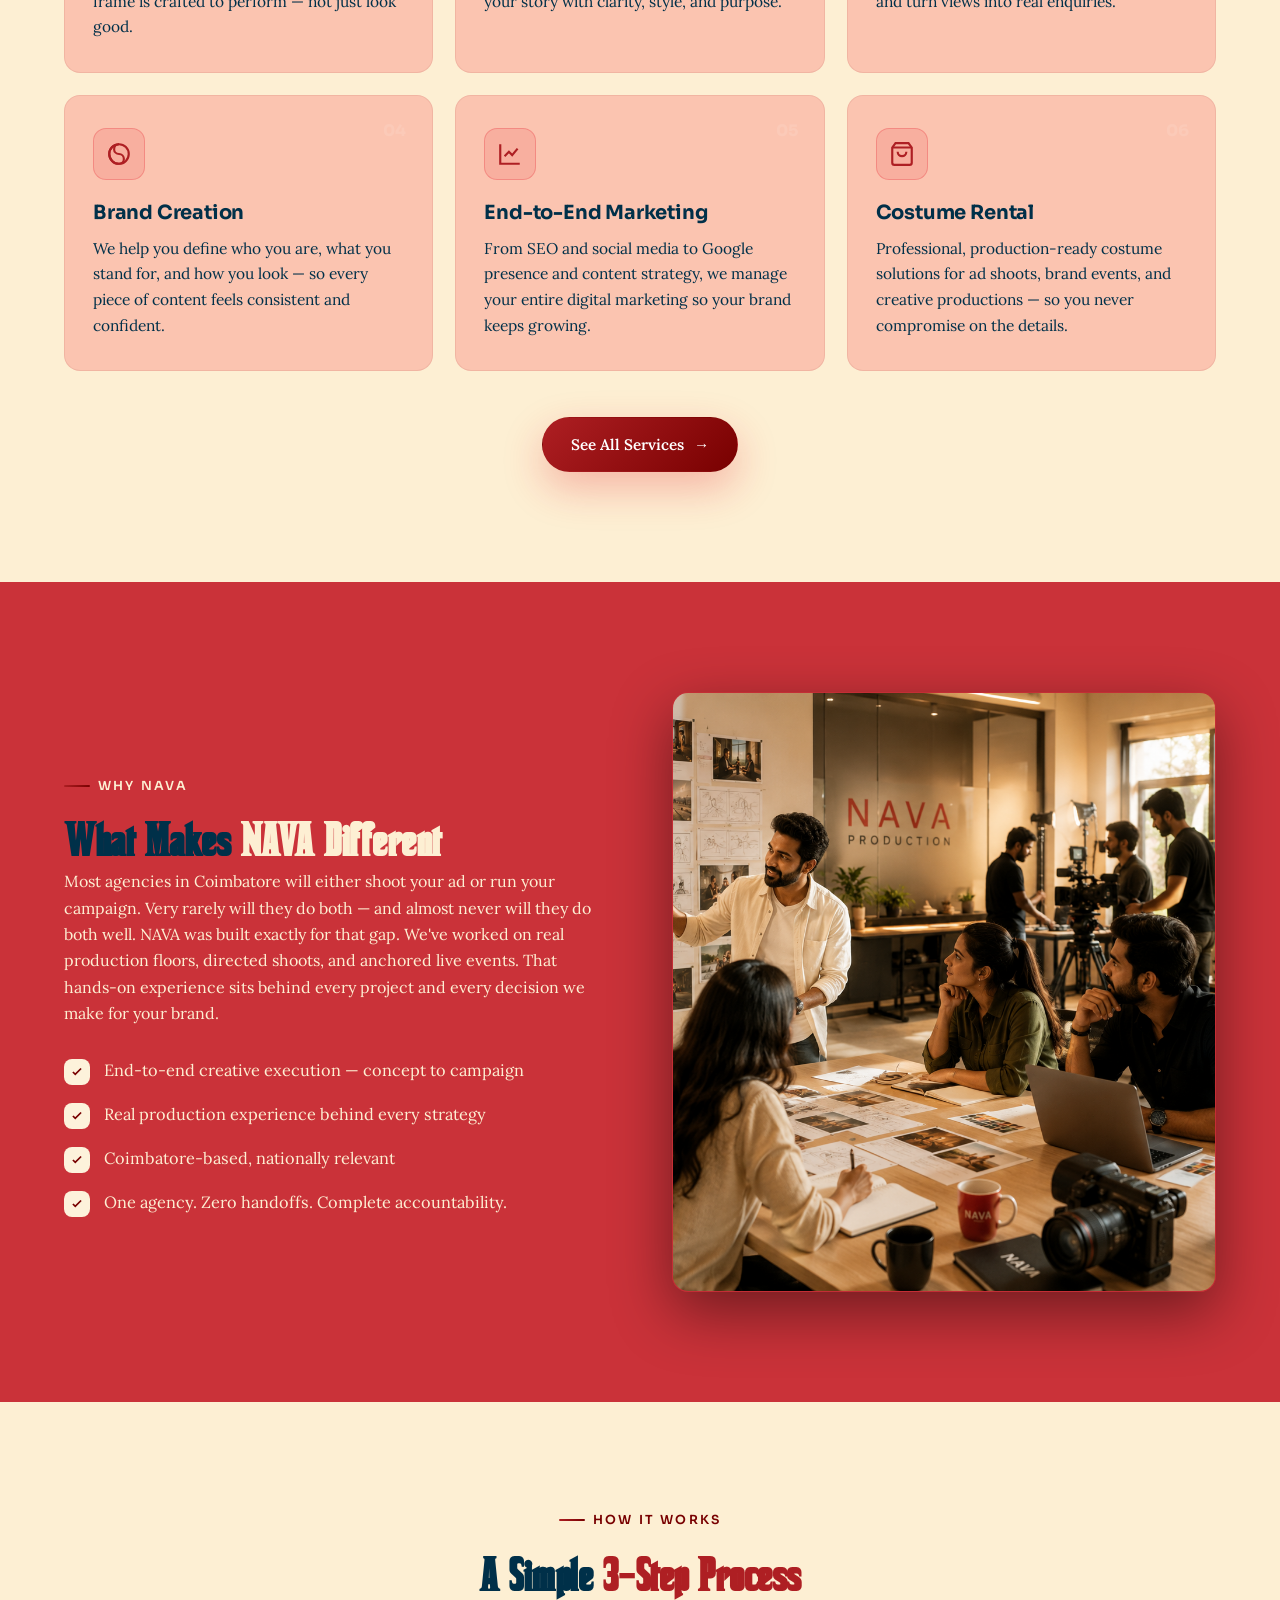
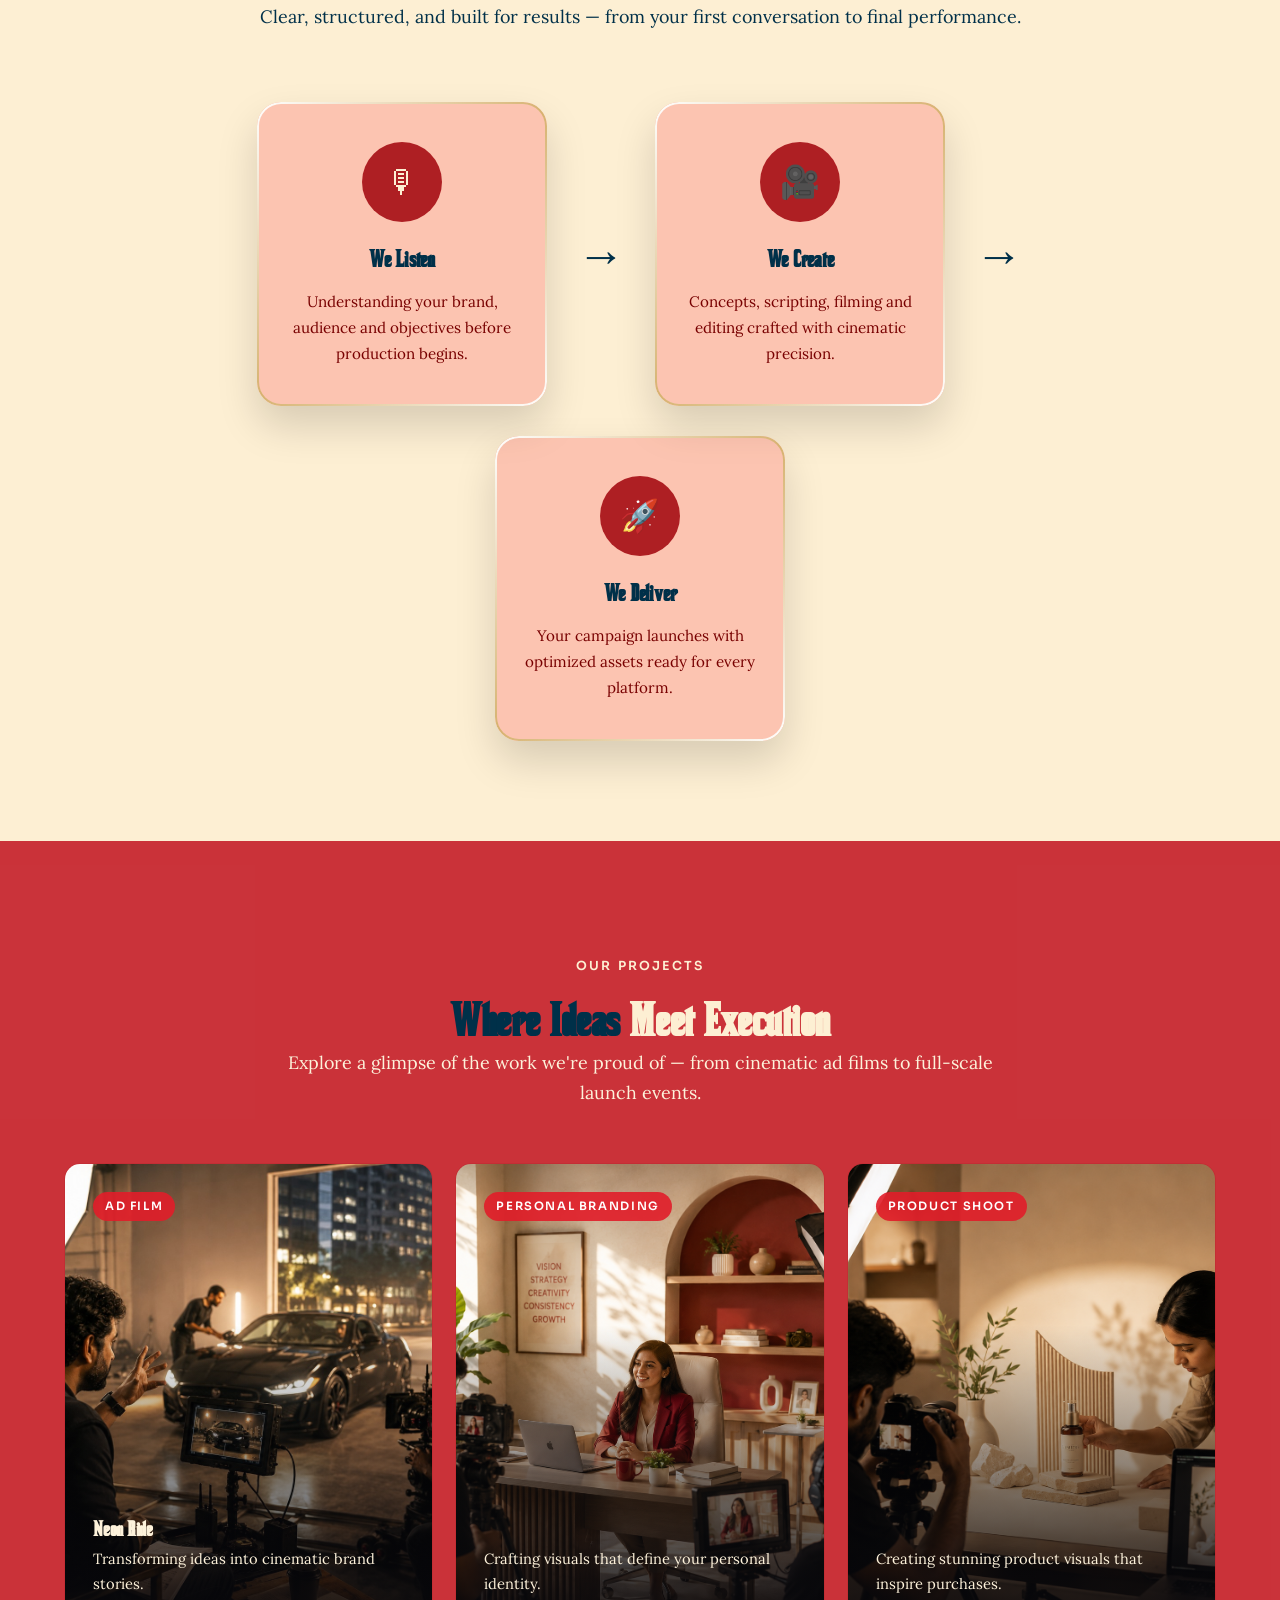
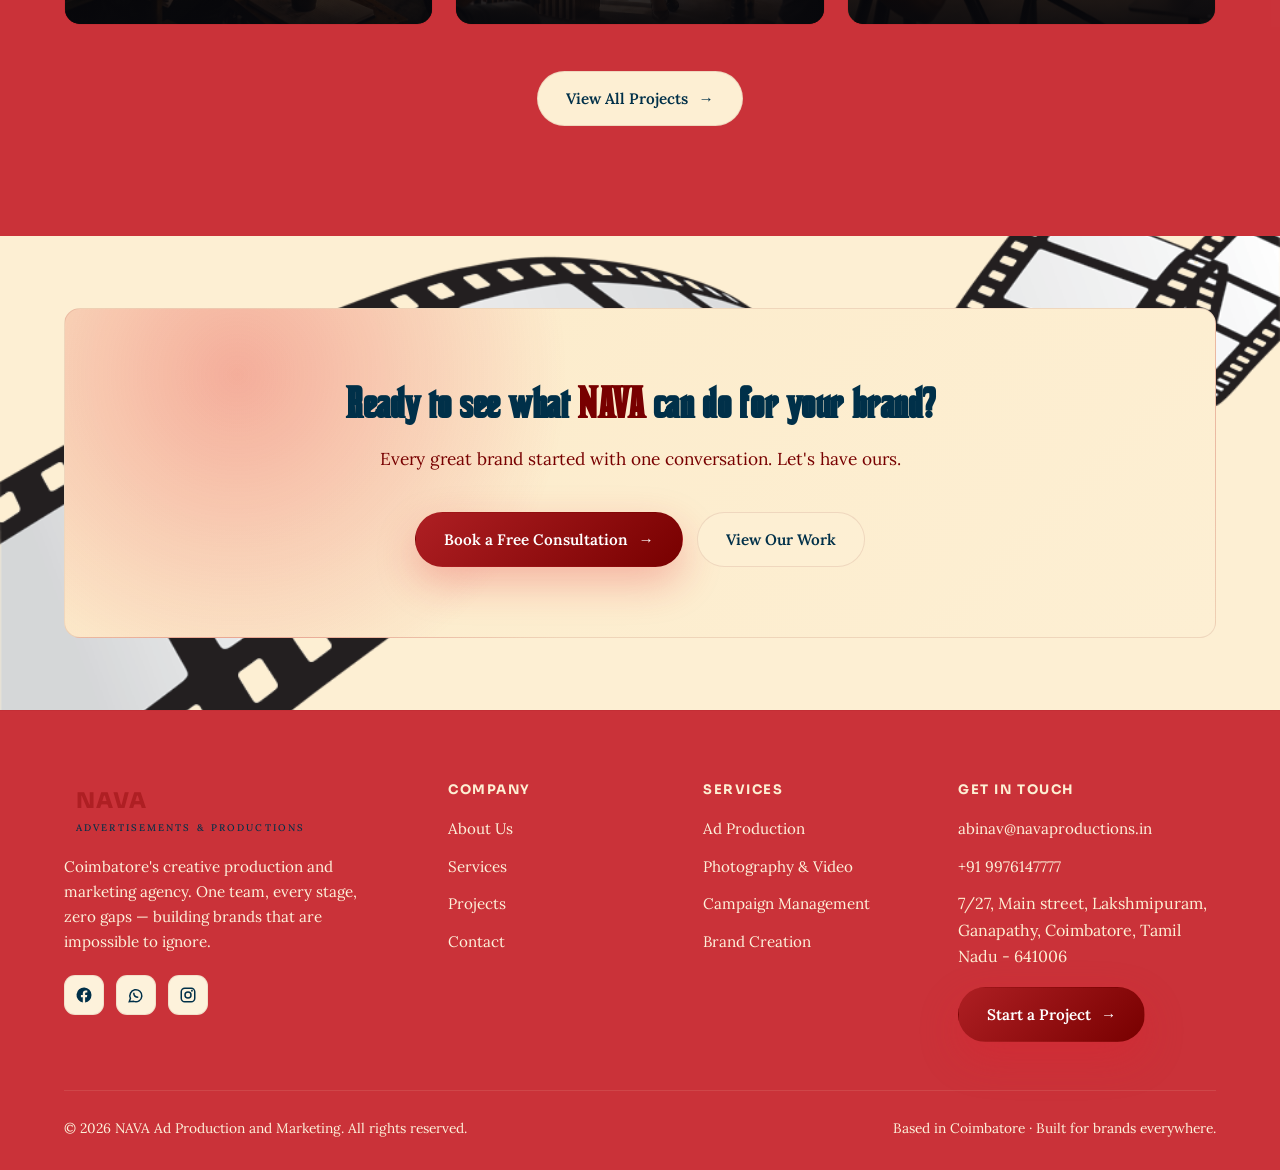
==== commit 1c2c4b90: "Updated website" ====
--- a/index.html
+++ b/index.html
@@ -368,7 +368,7 @@
             <div class="project__overlay">
               <span class="project__tag">Ad Film</span>
               <h3>Neon Ride</h3>
-              <p>Cinematic automotive brand film</p>
+              <p>Transforming ideas into cinematic brand stories.</p>
             </div>
           </a>
           <a href="projects.html" class="project reveal d1">
@@ -376,16 +376,16 @@
               loading="lazy" />
             <div class="project__overlay">
               <span class="project__tag">Personal Branding</span>
-              <h3>AuraTech Launch</h3>
-              <p>Global product launch experience</p>
+              <!-- <h3>AuraTech Launch</h3> -->
+              <p>Crafting visuals that define your personal identity.</p>
             </div>
           </a>
           <a href="projects.html" class="project reveal d2">
             <img src="assets/productshoot.png" alt="Luxury watch product photography shoot by NAVA" loading="lazy" />
             <div class="project__overlay">
               <span class="project__tag">Product Shoot</span>
-              <h3>Timeless</h3>
-              <p>Luxury product photography</p>
+              <!-- <h3>Timeless</h3> -->
+              <p>Creating stunning product visuals that inspire purchases.</p>
             </div>
           </a>
         </div>
@@ -437,6 +437,13 @@
                 <path d="M3 21l1.6-4.5A8 8 0 1 1 9 20.5L3 21Z" />
                 <path d="M9 9c0 4 2 6 6 6" />
               </svg></a>
+            <a href="https://www.instagram.com/nava_ads_production/" target="_blank" rel="noopener"
+              aria-label="NAVA on Instagram">
+              <svg viewBox="0 0 24 24" fill="currentColor">
+                <path
+                  d="M7.75 2C4.57 2 2 4.57 2 7.75v8.5C2 19.43 4.57 22 7.75 22h8.5C19.43 22 22 19.43 22 16.25v-8.5C22 4.57 19.43 2 16.25 2h-8.5zm0 2h8.5A3.75 3.75 0 0 1 20 7.75v8.5A3.75 3.75 0 0 1 16.25 20h-8.5A3.75 3.75 0 0 1 4 16.25v-8.5A3.75 3.75 0 0 1 7.75 4zm9.5 1a1.25 1.25 0 1 0 0 2.5A1.25 1.25 0 0 0 17.25 5zM12 7a5 5 0 1 0 0 10a5 5 0 0 0 0-10zm0 2a3 3 0 1 1 0 6a3 3 0 0 1 0-6z" />
+              </svg>
+            </a>
           </div>
         </div>
         <div>
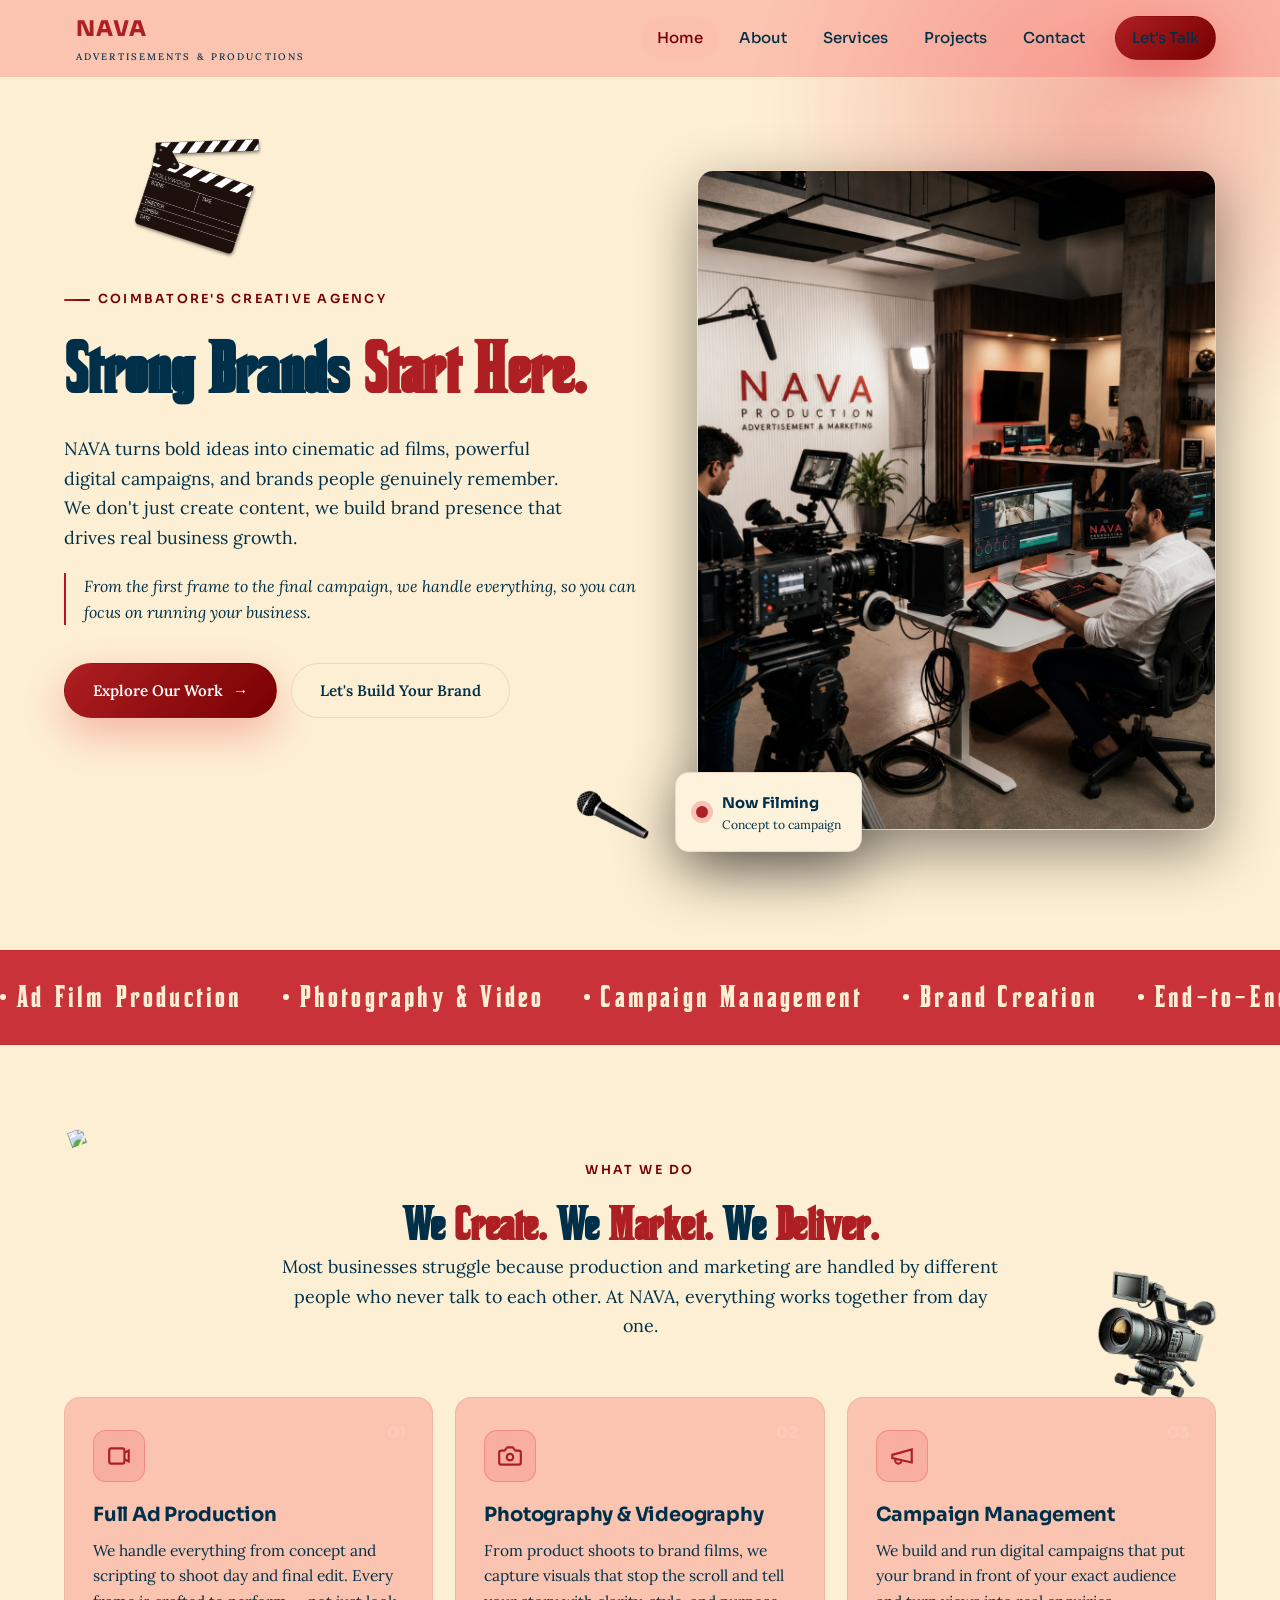
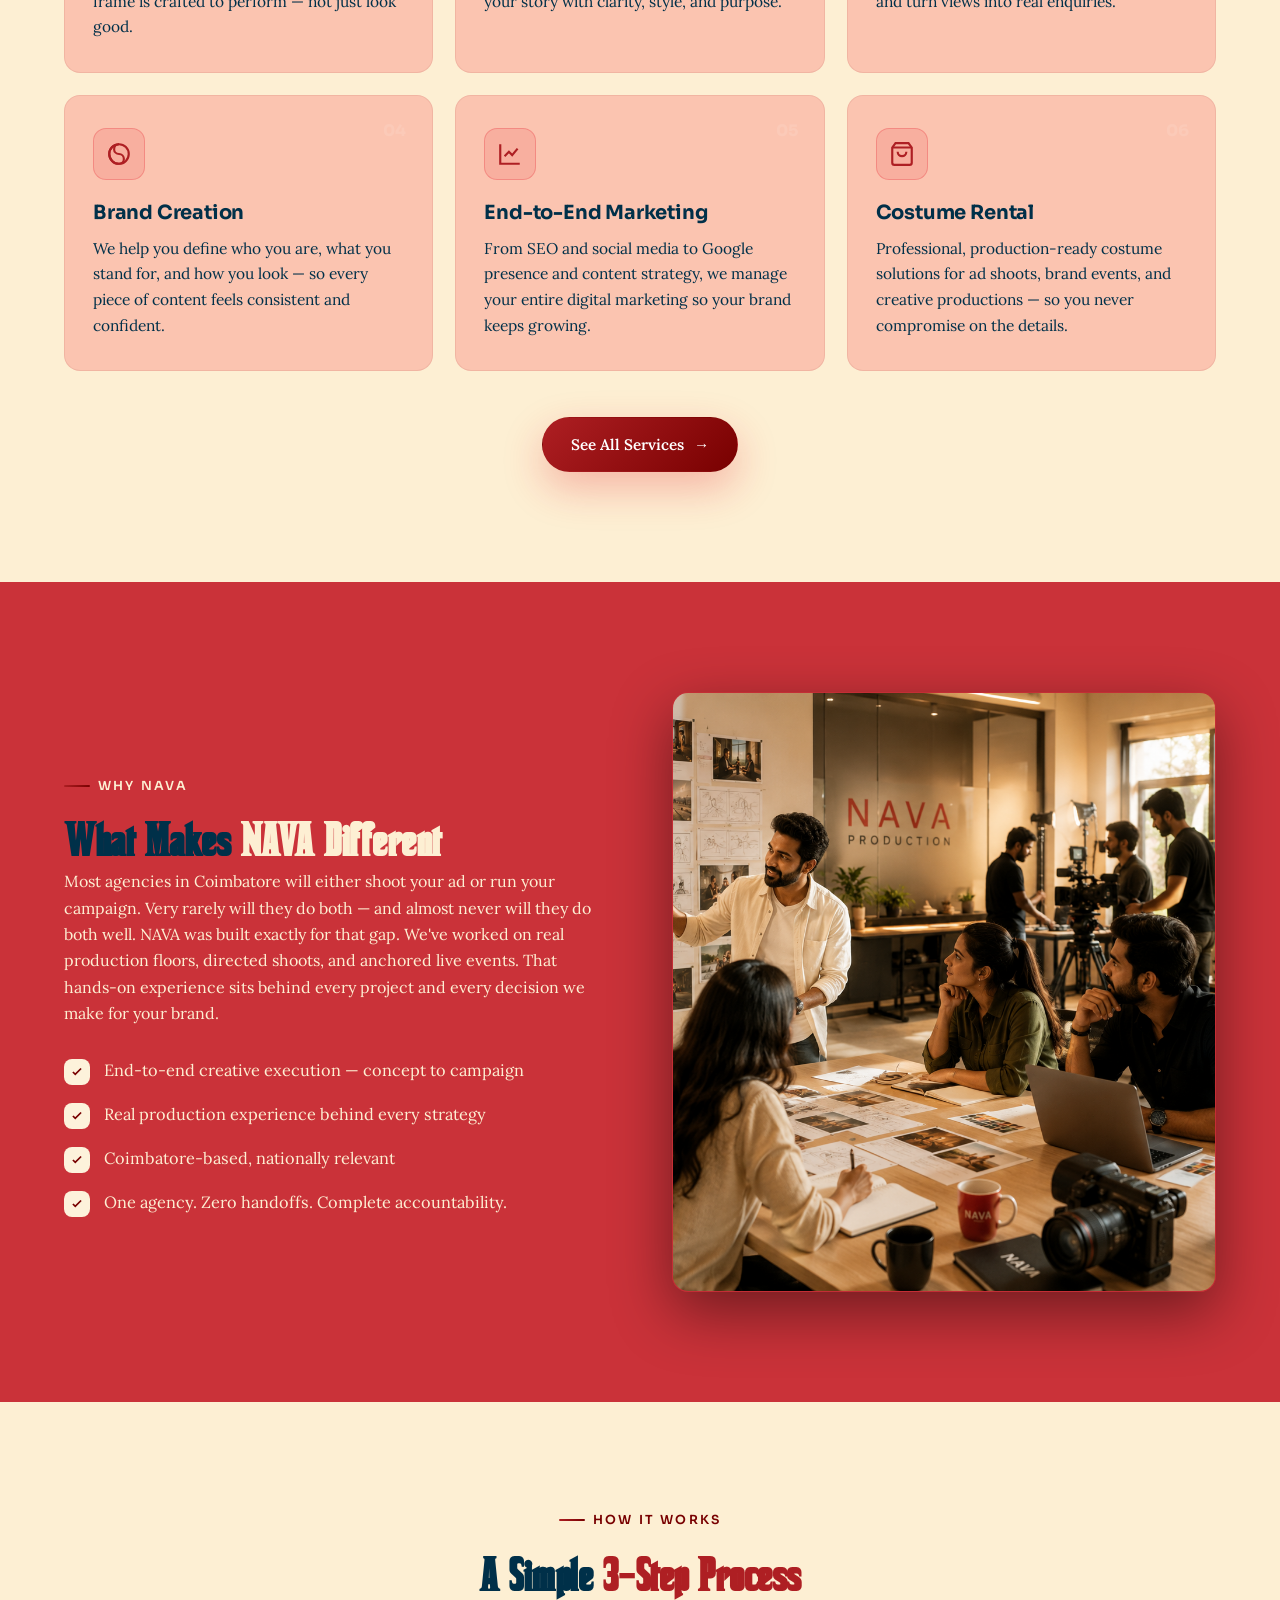
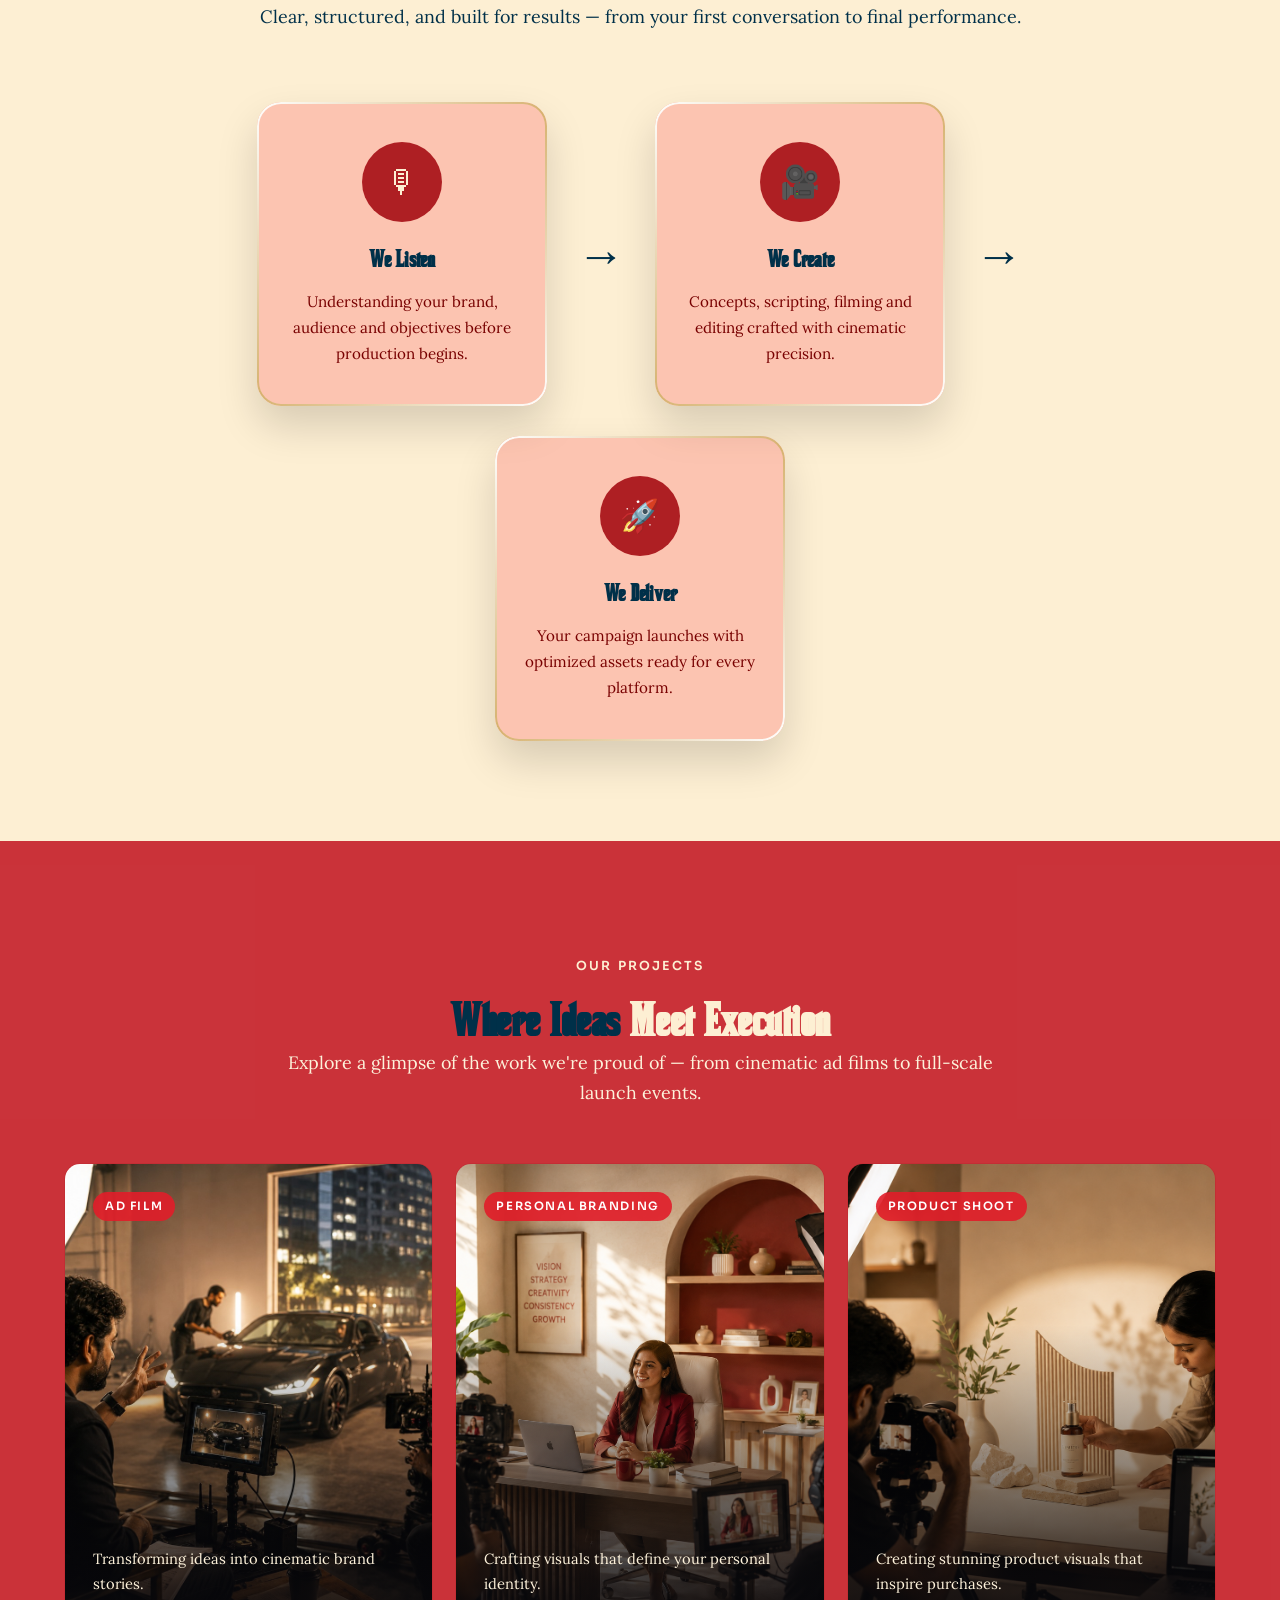
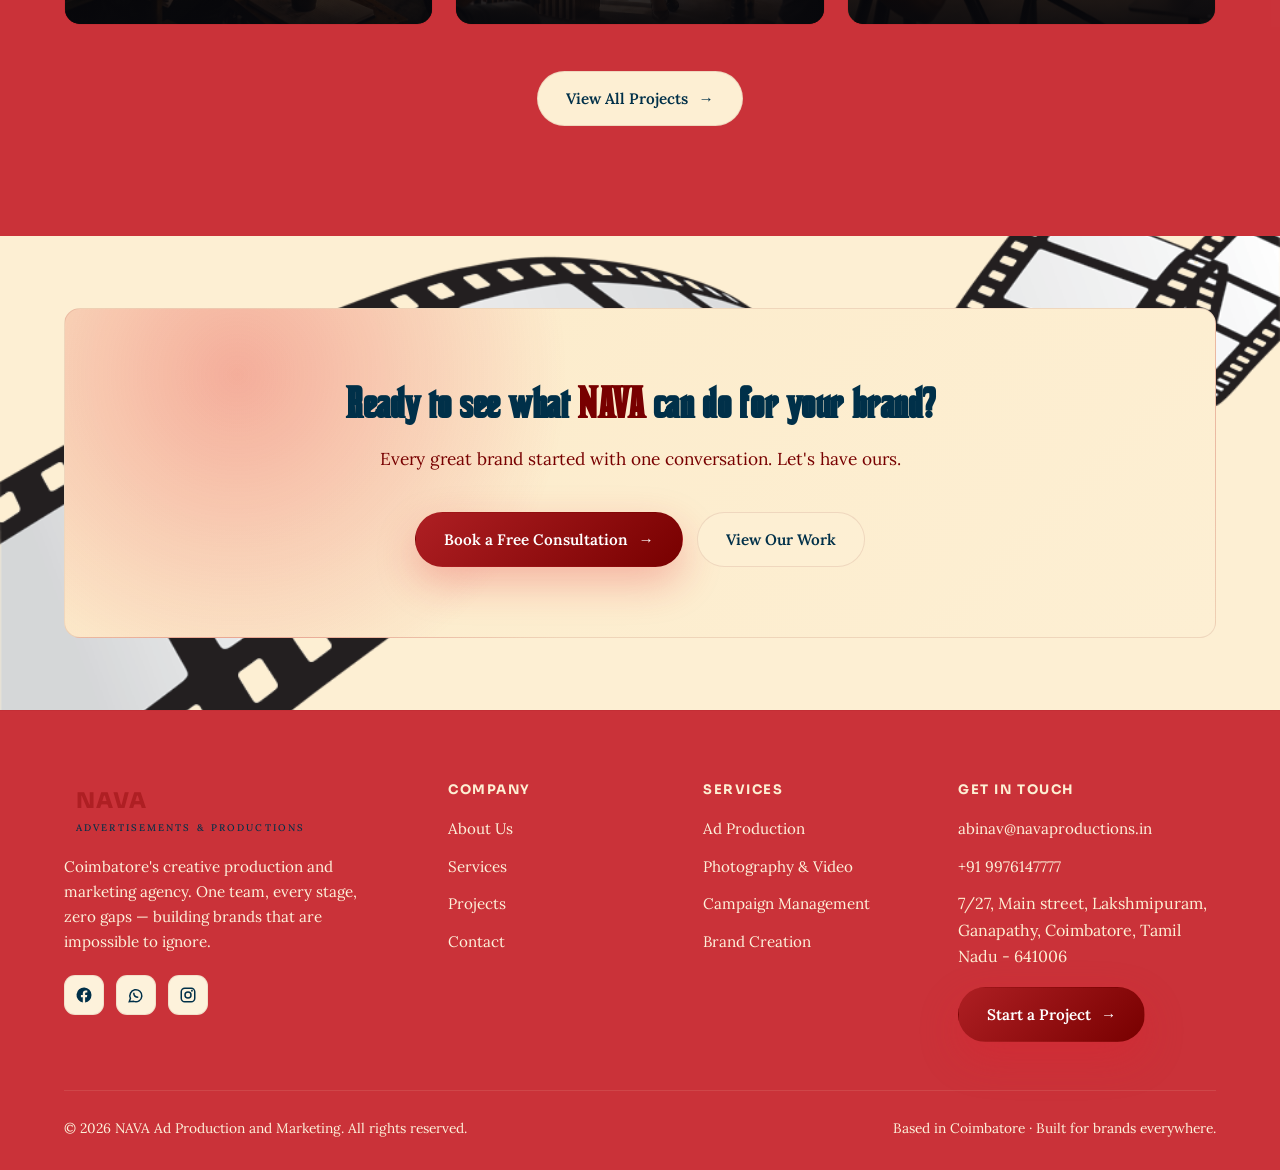
==== commit 6e45f3a5: "Updated website" ====
--- a/index.html
+++ b/index.html
@@ -367,7 +367,7 @@
             <img src="assets/adflim.jpg" alt="Neon Ride cinematic automotive ad film by NAVA" loading="lazy" />
             <div class="project__overlay">
               <span class="project__tag">Ad Film</span>
-              <h3>Neon Ride</h3>
+              <!-- <h3>Neon Ride</h3> -->
               <p>Transforming ideas into cinematic brand stories.</p>
             </div>
           </a>
